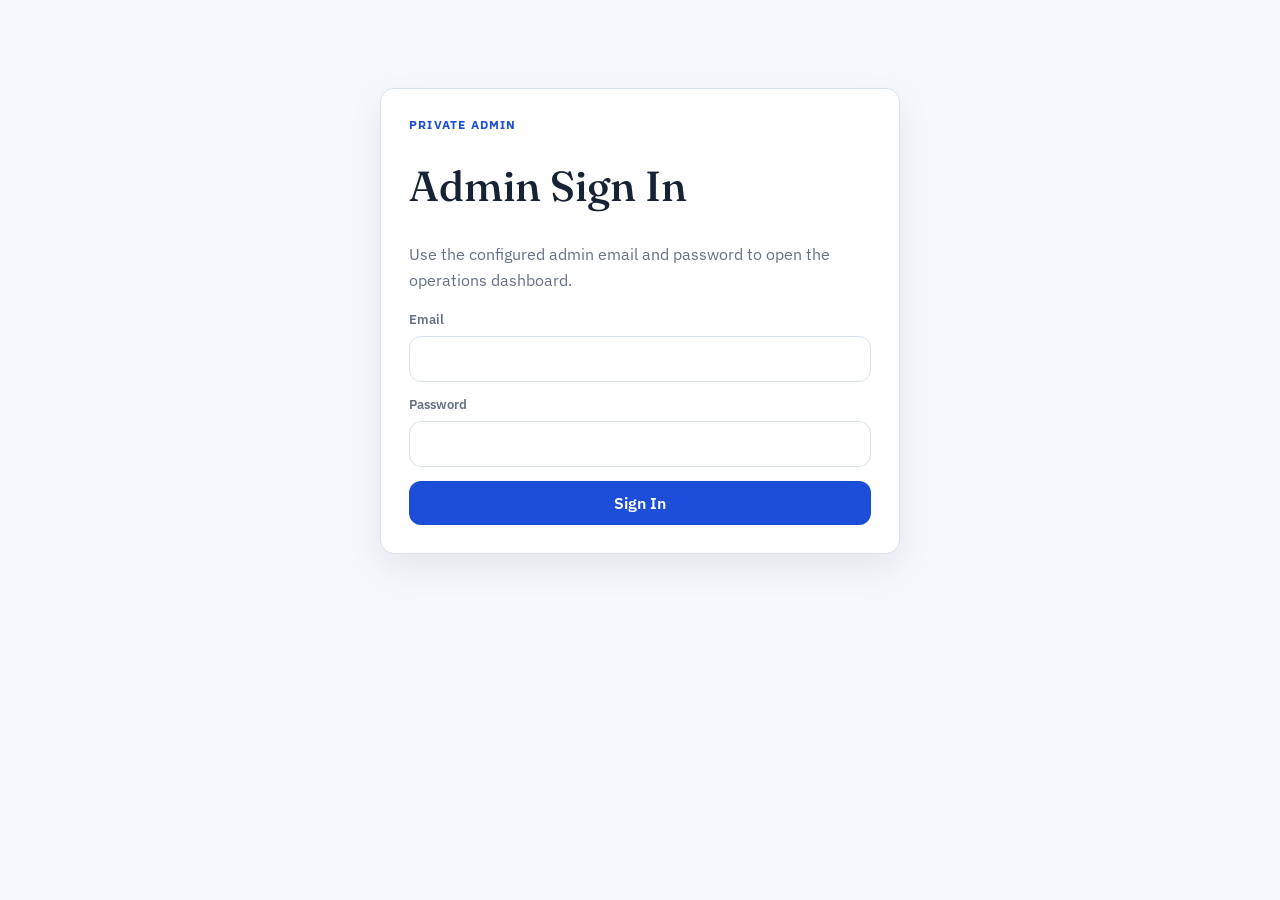
==== admin-shell.private.html @ 07c2bbc8 "Fix first-scan wait state and hide admin shell" ====
<!doctype html>
<html lang="en">
  <head>
    <meta charset="utf-8" />
    <meta name="viewport" content="width=device-width, initial-scale=1" />
    <title>Gleo Admin</title>
    <link rel="preconnect" href="https://fonts.googleapis.com" />
    <link rel="preconnect" href="https://fonts.gstatic.com" crossorigin />
    <link href="https://fonts.googleapis.com/css2?family=Fraunces:opsz,wght@9..144,400;9..144,500;9..144,600&family=IBM+Plex+Sans:wght@400;500;600;700&display=swap" rel="stylesheet" />
    <link rel="stylesheet" href="admin.css" />
  </head>
  <body>
    <main class="admin-shell">
      <section class="admin-auth" id="adminAuth">
        <div class="admin-auth-card">
          <p class="eyebrow">Private admin</p>
          <h1>Admin Sign In</h1>
          <p class="hero-copy">Use the configured admin email and password to open the operations dashboard.</p>
          <form class="admin-login-form" id="adminLoginForm">
            <label>
              <span>Email</span>
              <input id="adminEmailInput" type="email" autocomplete="username" required />
            </label>
            <label>
              <span>Password</span>
              <input id="adminPasswordInput" type="password" autocomplete="current-password" required />
            </label>
            <button class="primary-link auth-submit" type="submit" id="adminLoginButton">Sign In</button>
          </form>
          <p class="admin-auth-status hidden" id="adminAuthStatus"></p>
        </div>
      </section>

      <section class="admin-board hidden" id="adminBoard">
        <section class="admin-hero">
          <div>
            <p class="eyebrow">Admin view</p>
            <h1>Gleo Operations</h1>
            <p class="hero-copy">A clean readout of the shared Supabase data: users, entitlements, scans, and premium reoptimization requests.</p>
          </div>
          <div class="hero-actions">
            <button class="secondary-button" type="button" id="refreshButton">Refresh</button>
            <button class="secondary-button" type="button" id="adminLogoutButton">Log Out</button>
            <a class="primary-link" href="/">Open dashboard</a>
          </div>
        </section>

        <section class="stats-grid" id="statsGrid"></section>

        <section class="admin-status hidden" id="adminStatus"></section>

        <section class="admin-grid">
          <section class="panel">
            <div class="panel-head">
              <div>
                <p class="eyebrow">Premium queue</p>
                <h2>Service Requests</h2>
              </div>
            </div>
            <div class="request-list" id="requestList"></div>
          </section>

          <section class="panel">
            <div class="panel-head">
              <div>
                <p class="eyebrow">Customers</p>
                <h2>Users</h2>
              </div>
            </div>
            <div class="table-wrap">
              <table class="data-table">
                <thead>
                  <tr>
                    <th>User</th>
                    <th>Access</th>
                    <th>Business</th>
                    <th>Scans</th>
                    <th>Latest score</th>
                    <th>Updated</th>
                  </tr>
                </thead>
                <tbody id="usersTable"></tbody>
              </table>
            </div>
          </section>
        </section>
      </section>
    </main>

    <script src="admin.js"></script>
  </body>
</html>
---- admin.css ----
:root {
  --bg: #f6f8fc;
  --surface: #ffffff;
  --surface-soft: #eef4ff;
  --line: #d9e1ef;
  --ink: #182235;
  --muted: #667085;
  --blue: #1d4ed8;
  --blue-soft: rgba(29, 78, 216, 0.08);
  --gold: #9a6700;
  --gold-soft: rgba(154, 103, 0, 0.12);
  --radius: 14px;
  --shadow: 0 14px 34px rgba(17, 24, 39, 0.08);
  --font-body: "IBM Plex Sans", sans-serif;
  --font-heading: "Fraunces", serif;
}

* {
  box-sizing: border-box;
}

body {
  margin: 0;
  background: var(--bg);
  color: var(--ink);
  font-family: var(--font-body);
}

.admin-shell {
  width: min(1360px, calc(100vw - 48px));
  margin: 0 auto;
  padding: 32px 0 56px;
}

.admin-auth,
.admin-board,
.admin-hero,
.request-card,
.empty-card {
  border: 1px solid var(--line);
  border-radius: var(--radius);
  background: var(--surface);
  box-shadow: var(--shadow);
}

.admin-board {
  overflow: hidden;
}

.admin-auth {
  width: min(520px, 100%);
  margin: 56px auto 0;
  padding: 28px;
}

.admin-auth-card {
  display: grid;
  gap: 18px;
}

.admin-login-form {
  display: grid;
  gap: 14px;
}

.admin-login-form label {
  display: grid;
  gap: 8px;
}

.admin-login-form span {
  color: var(--muted);
  font-size: 13px;
  font-weight: 600;
}

.admin-login-form input {
  min-height: 46px;
  padding: 0 14px;
  border: 1px solid var(--line);
  border-radius: 12px;
  background: #ffffff;
  color: var(--ink);
  font: inherit;
}

.auth-submit {
  width: 100%;
  border: 0;
}

.admin-auth-status {
  margin: 0;
  color: #b42318;
  font-size: 14px;
  line-height: 1.5;
}

.admin-hero {
  display: flex;
  justify-content: space-between;
  gap: 24px;
  padding: 28px;
  border: 0;
  border-radius: 0;
  box-shadow: none;
}

.eyebrow {
  margin: 0 0 10px;
  color: var(--blue);
  font-size: 12px;
  font-weight: 700;
  letter-spacing: 0.1em;
  text-transform: uppercase;
}

h1,
h2 {
  margin: 0;
  font-family: var(--font-heading);
  font-weight: 500;
}

h1 {
  font-size: 42px;
}

h2 {
  font-size: 24px;
}

.hero-copy {
  max-width: 720px;
  margin: 12px 0 0;
  color: var(--muted);
  line-height: 1.6;
}

.hero-actions {
  display: flex;
  align-items: flex-start;
  gap: 12px;
}

.secondary-button,
.primary-link {
  display: inline-flex;
  align-items: center;
  justify-content: center;
  min-height: 44px;
  padding: 0 16px;
  border-radius: 12px;
  font: inherit;
  font-weight: 600;
  text-decoration: none;
  cursor: pointer;
}

.secondary-button {
  border: 1px solid var(--line);
  background: var(--surface);
  color: var(--ink);
}

.secondary-button:disabled,
.auth-submit:disabled {
  opacity: 0.65;
  cursor: default;
}

.primary-link {
  border: 1px solid transparent;
  background: var(--blue);
  color: #ffffff;
}

.stats-grid {
  display: grid;
  grid-template-columns: repeat(4, minmax(0, 1fr));
  gap: 14px;
  padding: 0 18px 18px;
}

.stat-card {
  border: 1px solid var(--line);
  border-radius: 12px;
  background: #fbfcff;
  box-shadow: none;
  padding: 18px;
}

.stat-card span {
  display: block;
  color: var(--muted);
  font-size: 13px;
}

.stat-card strong {
  display: block;
  margin-top: 10px;
  font-size: 32px;
  line-height: 1;
}

.admin-status {
  margin: 0 18px 18px;
  padding: 16px 18px;
  border: 1px solid var(--line);
  border-radius: 12px;
  background: #fbfcff;
  color: var(--muted);
  box-shadow: none;
}

.hidden {
  display: none !important;
}

.admin-grid {
  display: grid;
  grid-template-columns: minmax(320px, 0.9fr) minmax(0, 1.45fr);
  gap: 18px;
  padding: 0 18px 18px;
}

.panel {
  padding: 22px;
  border: 1px solid var(--line);
  border-radius: 12px;
  background: #fbfcff;
}

.panel:last-child {
  background: #ffffff;
}

.table-wrap {
  overflow: auto;
}

.data-table {
  width: 100%;
  border-collapse: collapse;
}

.data-table th,
.data-table td {
  padding: 14px 12px;
  border-bottom: 1px solid var(--line);
  vertical-align: top;
  text-align: left;
  font-size: 13px;
}

.data-table th {
  color: var(--muted);
  font-size: 12px;
  font-weight: 700;
  letter-spacing: 0.08em;
  text-transform: uppercase;
}

.panel-head {
  margin-bottom: 16px;
}

.request-list {
  display: grid;
  gap: 12px;
}

.request-card,
.empty-card {
  padding: 22px;
}

.empty-card p {
  margin: 0;
  color: var(--muted);
  font-size: 14px;
  line-height: 1.6;
  font-weight: 500;
}

.empty-card p + p {
  margin-top: 6px;
}

.request-top,
.request-meta {
  display: flex;
  justify-content: space-between;
  gap: 10px;
}

.request-top strong,
.data-table strong {
  font-size: 14px;
}

.request-top p,
.request-summary,
.table-subcopy {
  margin: 6px 0 0;
  color: var(--muted);
  font-size: 13px;
  line-height: 1.5;
}

.request-badges,
.request-meta,
.stack-cell {
  display: flex;
  flex-wrap: wrap;
  gap: 8px;
}

.badge {
  display: inline-flex;
  align-items: center;
  min-height: 24px;
  padding: 3px 8px;
  border-radius: 999px;
  font-size: 11px;
  font-weight: 700;
  letter-spacing: 0.06em;
  text-transform: uppercase;
}

.badge.blue {
  background: var(--blue-soft);
  color: var(--blue);
}

.badge.gold {
  background: var(--gold-soft);
  color: var(--gold);
}

.badge.subtle {
  background: #f2f4f7;
  color: #475467;
}

@media (max-width: 1120px) {
  .stats-grid {
    grid-template-columns: repeat(2, minmax(0, 1fr));
  }

  .admin-grid {
    grid-template-columns: 1fr;
  }
}

@media (max-width: 760px) {
  .admin-shell {
    width: min(100vw - 24px, 100%);
    padding-top: 20px;
  }

  .admin-hero {
    flex-direction: column;
  }

  .hero-actions {
    align-items: stretch;
    flex-direction: column;
  }

  .stats-grid {
    grid-template-columns: repeat(2, minmax(0, 1fr));
  }

  h1 {
    font-size: 34px;
  }
}
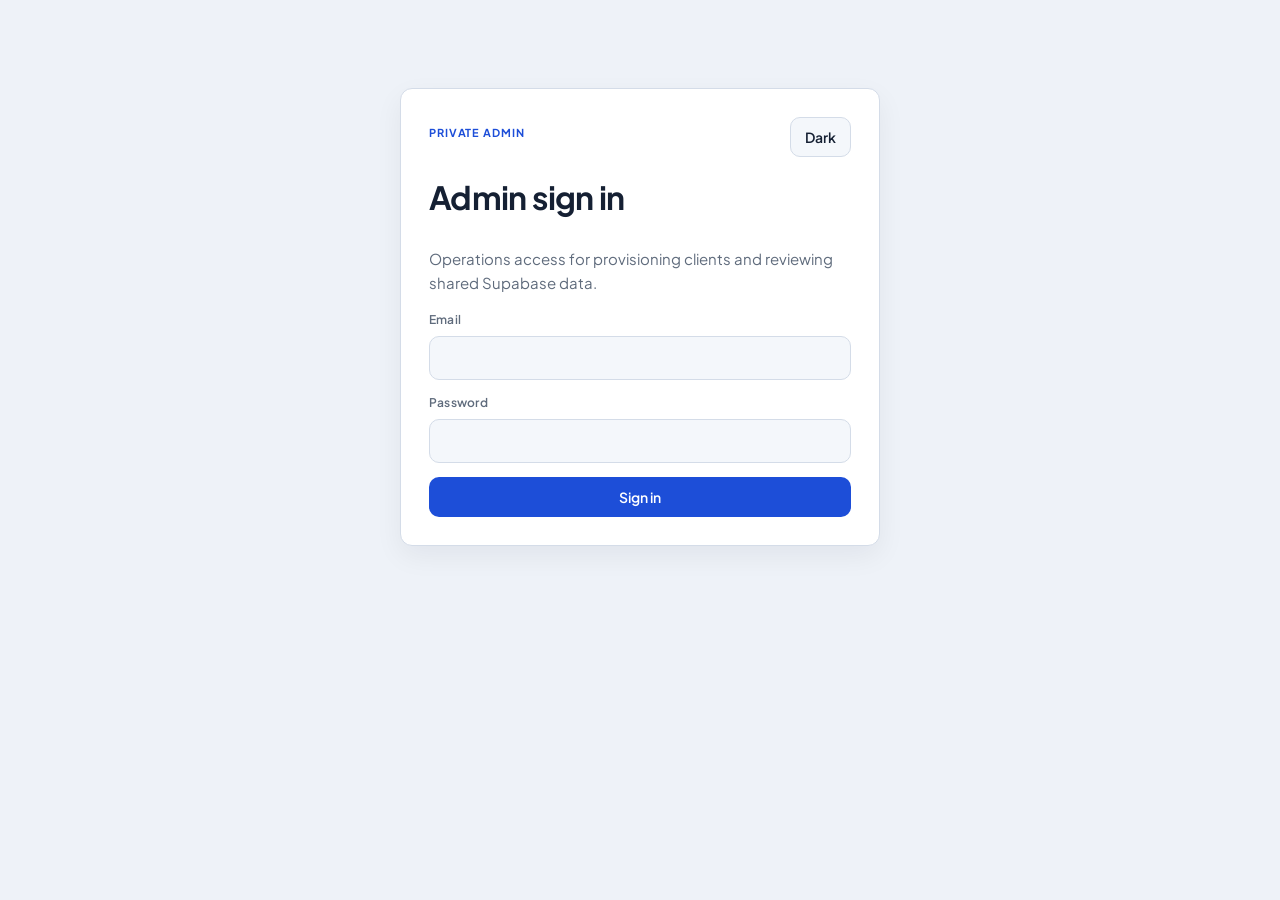
==== commit f54683ba: "Enable admin-provisioned client access and improve admin ops UI. Standalone mode skips the external " ====
--- a/admin-shell.private.html
+++ b/admin-shell.private.html
@@ -6,16 +6,25 @@
     <title>Gleo Admin</title>
     <link rel="preconnect" href="https://fonts.googleapis.com" />
     <link rel="preconnect" href="https://fonts.gstatic.com" crossorigin />
-    <link href="https://fonts.googleapis.com/css2?family=Fraunces:opsz,wght@9..144,400;9..144,500;9..144,600&family=IBM+Plex+Sans:wght@400;500;600;700&display=swap" rel="stylesheet" />
+    <link href="https://fonts.googleapis.com/css2?family=Plus+Jakarta+Sans:wght@400;500;600;700&display=swap" rel="stylesheet" />
     <link rel="stylesheet" href="admin.css" />
+    <script>
+      (function () {
+        const theme = localStorage.getItem("gleoAdminTheme") || "light";
+        document.documentElement.dataset.theme = theme;
+      })();
+    </script>
   </head>
   <body>
     <main class="admin-shell">
       <section class="admin-auth" id="adminAuth">
         <div class="admin-auth-card">
-          <p class="eyebrow">Private admin</p>
-          <h1>Admin Sign In</h1>
-          <p class="hero-copy">Use the configured admin email and password to open the operations dashboard.</p>
+          <div class="admin-auth-top">
+            <p class="eyebrow">Private admin</p>
+            <button class="theme-toggle" type="button" id="adminThemeToggleAuth" aria-label="Toggle dark mode">Dark</button>
+          </div>
+          <h1>Admin sign in</h1>
+          <p class="hero-copy">Operations access for provisioning clients and reviewing shared Supabase data.</p>
           <form class="admin-login-form" id="adminLoginForm">
             <label>
               <span>Email</span>
@@ -25,7 +34,7 @@
               <span>Password</span>
               <input id="adminPasswordInput" type="password" autocomplete="current-password" required />
             </label>
-            <button class="primary-link auth-submit" type="submit" id="adminLoginButton">Sign In</button>
+            <button class="primary-link auth-submit" type="submit" id="adminLoginButton">Sign in</button>
           </form>
           <p class="admin-auth-status hidden" id="adminAuthStatus"></p>
         </div>
@@ -34,15 +43,50 @@
       <section class="admin-board hidden" id="adminBoard">
         <section class="admin-hero">
           <div>
-            <p class="eyebrow">Admin view</p>
-            <h1>Gleo Operations</h1>
-            <p class="hero-copy">A clean readout of the shared Supabase data: users, entitlements, scans, and premium reoptimization requests.</p>
+            <p class="eyebrow">Admin</p>
+            <h1>Operations</h1>
+            <p class="hero-copy">Provision client logins, then monitor entitlements, scans, and premium requests.</p>
           </div>
           <div class="hero-actions">
+            <button class="secondary-button theme-toggle" type="button" id="adminThemeToggle" aria-label="Toggle dark mode">Dark</button>
             <button class="secondary-button" type="button" id="refreshButton">Refresh</button>
-            <button class="secondary-button" type="button" id="adminLogoutButton">Log Out</button>
+            <button class="secondary-button" type="button" id="adminLogoutButton">Log out</button>
             <a class="primary-link" href="/">Open dashboard</a>
           </div>
+        </section>
+
+        <section class="panel admin-provision-panel" id="adminProvisionPanel">
+          <div class="panel-head">
+            <div>
+              <p class="eyebrow">Step 1</p>
+              <h2>Create client account</h2>
+            </div>
+          </div>
+          <p class="hero-copy">Fill this out for each client. Send them their name, email, and password — they sign in on the main dashboard (not here).</p>
+          <form class="admin-client-form" id="adminClientForm">
+            <label>
+              <span>Full name</span>
+              <input id="adminClientNameInput" type="text" autocomplete="name" required />
+            </label>
+            <label>
+              <span>Email</span>
+              <input id="adminClientEmailInput" type="email" autocomplete="email" required />
+            </label>
+            <label>
+              <span>Password</span>
+              <input id="adminClientPasswordInput" type="text" autocomplete="new-password" required minlength="8" placeholder="At least 8 characters" />
+            </label>
+            <label>
+              <span>Business name</span>
+              <input id="adminClientBusinessInput" type="text" autocomplete="organization" required />
+            </label>
+            <label class="full-width">
+              <span>Website</span>
+              <input id="adminClientWebsiteInput" type="url" autocomplete="url" required placeholder="https://yourbusiness.com" />
+            </label>
+            <button class="primary-link auth-submit full-width" type="submit" id="adminClientSubmitButton">Create client account</button>
+          </form>
+          <p class="admin-form-status hidden" id="adminClientStatus"></p>
         </section>
 
         <section class="stats-grid" id="statsGrid"></section>
@@ -54,7 +98,7 @@
             <div class="panel-head">
               <div>
                 <p class="eyebrow">Premium queue</p>
-                <h2>Service Requests</h2>
+                <h2>Service requests</h2>
               </div>
             </div>
             <div class="request-list" id="requestList"></div>
@@ -73,9 +117,9 @@
                   <tr>
                     <th>User</th>
                     <th>Access</th>
-                    <th>Business</th>
+                    <th>Site</th>
+                    <th>Setup</th>
                     <th>Scans</th>
-                    <th>Latest score</th>
                     <th>Updated</th>
                   </tr>
                 </thead>
--- a/admin.css
+++ b/admin.css
@@ -1,18 +1,39 @@
 :root {
-  --bg: #f6f8fc;
+  color-scheme: light;
+  --bg: #eef2f8;
   --surface: #ffffff;
-  --surface-soft: #eef4ff;
-  --line: #d9e1ef;
-  --ink: #182235;
-  --muted: #667085;
+  --surface-soft: #f4f7fb;
+  --surface-muted: #e8edf5;
+  --line: #d4dce8;
+  --ink: #152033;
+  --muted: #5f6b7c;
   --blue: #1d4ed8;
-  --blue-soft: rgba(29, 78, 216, 0.08);
+  --blue-soft: rgba(29, 78, 216, 0.1);
   --gold: #9a6700;
   --gold-soft: rgba(154, 103, 0, 0.12);
-  --radius: 14px;
-  --shadow: 0 14px 34px rgba(17, 24, 39, 0.08);
-  --font-body: "IBM Plex Sans", sans-serif;
-  --font-heading: "Fraunces", serif;
+  --danger: #b42318;
+  --success: #027a48;
+  --radius: 12px;
+  --shadow: 0 10px 28px rgba(15, 23, 42, 0.06);
+  --font: "Plus Jakarta Sans", system-ui, sans-serif;
+}
+
+html[data-theme="dark"] {
+  color-scheme: dark;
+  --bg: #0f1419;
+  --surface: #171d25;
+  --surface-soft: #1c2430;
+  --surface-muted: #232c39;
+  --line: #2f3a49;
+  --ink: #e8edf4;
+  --muted: #9aa6b2;
+  --blue: #5b8def;
+  --blue-soft: rgba(91, 141, 239, 0.14);
+  --gold: #f0b429;
+  --gold-soft: rgba(240, 180, 41, 0.14);
+  --danger: #f97066;
+  --success: #47cd89;
+  --shadow: 0 12px 32px rgba(0, 0, 0, 0.28);
 }
 
 * {
@@ -23,7 +44,10 @@
   margin: 0;
   background: var(--bg);
   color: var(--ink);
-  font-family: var(--font-body);
+  font-family: var(--font);
+  font-size: 15px;
+  line-height: 1.5;
+  -webkit-font-smoothing: antialiased;
 }
 
 .admin-shell {
@@ -36,7 +60,8 @@
 .admin-board,
 .admin-hero,
 .request-card,
-.empty-card {
+.empty-card,
+.panel {
   border: 1px solid var(--line);
   border-radius: var(--radius);
   background: var(--surface);
@@ -48,40 +73,75 @@
 }
 
 .admin-auth {
-  width: min(520px, 100%);
+  width: min(480px, 100%);
   margin: 56px auto 0;
   padding: 28px;
 }
 
 .admin-auth-card {
   display: grid;
-  gap: 18px;
-}
-
-.admin-login-form {
+  gap: 16px;
+}
+
+.admin-auth-top {
+  display: flex;
+  align-items: center;
+  justify-content: space-between;
+  gap: 12px;
+}
+
+.admin-login-form,
+.admin-client-form {
   display: grid;
   gap: 14px;
 }
 
-.admin-login-form label {
-  display: grid;
-  gap: 8px;
-}
-
-.admin-login-form span {
-  color: var(--muted);
-  font-size: 13px;
+.admin-client-form {
+  grid-template-columns: repeat(2, minmax(0, 1fr));
+  margin-top: 16px;
+}
+
+.admin-login-form label,
+.admin-client-form label {
+  display: grid;
+  gap: 7px;
+}
+
+.admin-client-form label.full-width,
+.admin-client-form .full-width {
+  grid-column: 1 / -1;
+}
+
+.admin-login-form span,
+.admin-client-form span {
+  color: var(--muted);
+  font-size: 12px;
   font-weight: 600;
-}
-
-.admin-login-form input {
-  min-height: 46px;
+  letter-spacing: 0.02em;
+}
+
+.admin-login-form input,
+.admin-client-form input {
+  min-height: 44px;
   padding: 0 14px;
   border: 1px solid var(--line);
-  border-radius: 12px;
-  background: #ffffff;
+  border-radius: 10px;
+  background: var(--surface-soft);
   color: var(--ink);
   font: inherit;
+}
+
+.admin-login-form input:focus,
+.admin-client-form input:focus {
+  outline: 2px solid var(--blue-soft);
+  border-color: var(--blue);
+}
+
+.admin-provision-panel {
+  margin: 0 18px 18px;
+  padding: 22px 24px;
+  border-color: color-mix(in srgb, var(--blue) 28%, var(--line));
+  background: linear-gradient(180deg, var(--surface) 0%, var(--surface-soft) 100%);
 }
 
 .auth-submit {
@@ -89,50 +149,62 @@
   border: 0;
 }
 
+.admin-form-status {
+  margin: 12px 0 0;
+  color: var(--danger);
+  font-size: 14px;
+  font-weight: 600;
+}
+
+.admin-form-status.success {
+  color: var(--success);
+}
+
 .admin-auth-status {
   margin: 0;
-  color: #b42318;
+  color: var(--danger);
   font-size: 14px;
-  line-height: 1.5;
 }
 
 .admin-hero {
   display: flex;
   justify-content: space-between;
   gap: 24px;
-  padding: 28px;
+  padding: 26px 28px;
   border: 0;
   border-radius: 0;
   box-shadow: none;
+  border-bottom: 1px solid var(--line);
 }
 
 .eyebrow {
-  margin: 0 0 10px;
+  margin: 0 0 8px;
   color: var(--blue);
-  font-size: 12px;
+  font-size: 11px;
   font-weight: 700;
-  letter-spacing: 0.1em;
+  letter-spacing: 0.08em;
   text-transform: uppercase;
 }
 
 h1,
 h2 {
   margin: 0;
-  font-family: var(--font-heading);
-  font-weight: 500;
+  font-family: var(--font);
+  font-weight: 700;
+  letter-spacing: -0.02em;
 }
 
 h1 {
-  font-size: 42px;
+  font-size: 2rem;
 }
 
 h2 {
-  font-size: 24px;
+  font-size: 1.25rem;
 }
 
 .hero-copy {
   max-width: 720px;
-  margin: 12px 0 0;
+  margin: 10px 0 0;
   color: var(--muted);
   line-height: 1.6;
 }
@@ -140,26 +212,35 @@
 .hero-actions {
   display: flex;
   align-items: flex-start;
-  gap: 12px;
+  flex-wrap: wrap;
+  gap: 10px;
 }
 
 .secondary-button,
-.primary-link {
+.primary-link,
+.theme-toggle {
   display: inline-flex;
   align-items: center;
   justify-content: center;
-  min-height: 44px;
-  padding: 0 16px;
-  border-radius: 12px;
+  min-height: 40px;
+  padding: 0 14px;
+  border-radius: 10px;
   font: inherit;
+  font-size: 14px;
   font-weight: 600;
   text-decoration: none;
   cursor: pointer;
 }
 
+.theme-toggle {
+  border: 1px solid var(--line);
+  background: var(--surface-soft);
+  color: var(--ink);
+}
+
 .secondary-button {
   border: 1px solid var(--line);
-  background: var(--surface);
+  background: var(--surface-soft);
   color: var(--ink);
 }
 
@@ -184,10 +265,10 @@
 
 .stat-card {
   border: 1px solid var(--line);
-  border-radius: 12px;
-  background: #fbfcff;
+  border-radius: var(--radius);
+  background: var(--surface-soft);
   box-shadow: none;
-  padding: 18px;
+  padding: 16px 18px;
 }
 
 .stat-card span {
@@ -198,17 +279,18 @@
 
 .stat-card strong {
   display: block;
-  margin-top: 10px;
-  font-size: 32px;
+  margin-top: 8px;
+  font-size: 28px;
   line-height: 1;
+  letter-spacing: -0.03em;
 }
 
 .admin-status {
   margin: 0 18px 18px;
-  padding: 16px 18px;
-  border: 1px solid var(--line);
-  border-radius: 12px;
-  background: #fbfcff;
+  padding: 14px 16px;
+  border: 1px solid var(--line);
+  border-radius: var(--radius);
+  background: var(--surface-soft);
   color: var(--muted);
   box-shadow: none;
 }
@@ -225,14 +307,8 @@
 }
 
 .panel {
-  padding: 22px;
-  border: 1px solid var(--line);
-  border-radius: 12px;
-  background: #fbfcff;
-}
-
-.panel:last-child {
-  background: #ffffff;
+  padding: 20px;
+  background: var(--surface-soft);
 }
 
 .table-wrap {
@@ -246,7 +322,7 @@
 
 .data-table th,
 .data-table td {
-  padding: 14px 12px;
+  padding: 12px 10px;
   border-bottom: 1px solid var(--line);
   vertical-align: top;
   text-align: left;
@@ -255,14 +331,14 @@
 
 .data-table th {
   color: var(--muted);
-  font-size: 12px;
+  font-size: 11px;
   font-weight: 700;
-  letter-spacing: 0.08em;
+  letter-spacing: 0.06em;
   text-transform: uppercase;
 }
 
 .panel-head {
-  margin-bottom: 16px;
+  margin-bottom: 14px;
 }
 
 .request-list {
@@ -272,7 +348,7 @@
 
 .request-card,
 .empty-card {
-  padding: 22px;
+  padding: 18px;
 }
 
 .empty-card p {
@@ -280,7 +356,6 @@
   color: var(--muted);
   font-size: 14px;
   line-height: 1.6;
-  font-weight: 500;
 }
 
 .empty-card p + p {
@@ -314,6 +389,11 @@
   display: flex;
   flex-wrap: wrap;
   gap: 8px;
+}
+
+.stack-cell-tight {
+  display: grid;
+  gap: 6px;
 }
 
 .badge {
@@ -324,7 +404,7 @@
   border-radius: 999px;
   font-size: 11px;
   font-weight: 700;
-  letter-spacing: 0.06em;
+  letter-spacing: 0.04em;
   text-transform: uppercase;
 }
 
@@ -339,8 +419,8 @@
 }
 
 .badge.subtle {
-  background: #f2f4f7;
-  color: #475467;
+  background: var(--surface-muted);
+  color: var(--muted);
 }
 
 @media (max-width: 1120px) {
@@ -368,11 +448,11 @@
     flex-direction: column;
   }
 
-  .stats-grid {
-    grid-template-columns: repeat(2, minmax(0, 1fr));
+  .admin-client-form {
+    grid-template-columns: 1fr;
   }
 
   h1 {
-    font-size: 34px;
-  }
-}
+    font-size: 1.65rem;
+  }
+}
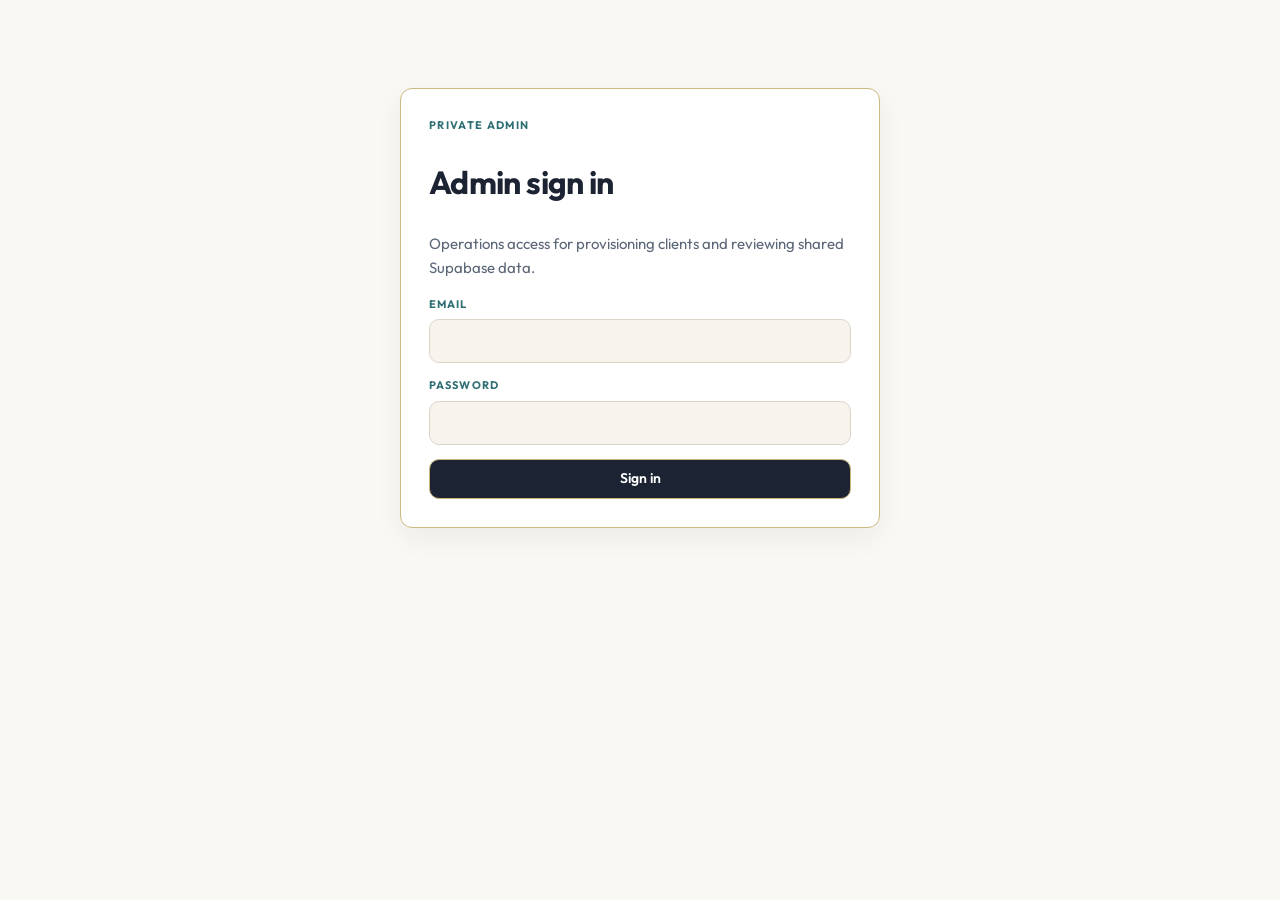
==== commit a3750bc2: "Fix first-scan auth and resume flow so scans actually reach the server. Auto-scans now send the Bear" ====
--- a/admin-shell.private.html
+++ b/admin-shell.private.html
@@ -6,14 +6,8 @@
     <title>Gleo Admin</title>
     <link rel="preconnect" href="https://fonts.googleapis.com" />
     <link rel="preconnect" href="https://fonts.gstatic.com" crossorigin />
-    <link href="https://fonts.googleapis.com/css2?family=Plus+Jakarta+Sans:wght@400;500;600;700&display=swap" rel="stylesheet" />
+    <link href="https://fonts.googleapis.com/css2?family=Outfit:wght@400;500;600;700&family=Source+Sans+3:wght@400;500;600;700&display=swap" rel="stylesheet" />
     <link rel="stylesheet" href="admin.css" />
-    <script>
-      (function () {
-        const theme = localStorage.getItem("gleoAdminTheme") || "light";
-        document.documentElement.dataset.theme = theme;
-      })();
-    </script>
   </head>
   <body>
     <main class="admin-shell">
@@ -21,7 +15,6 @@
         <div class="admin-auth-card">
           <div class="admin-auth-top">
             <p class="eyebrow">Private admin</p>
-            <button class="theme-toggle" type="button" id="adminThemeToggleAuth" aria-label="Toggle dark mode">Dark</button>
           </div>
           <h1>Admin sign in</h1>
           <p class="hero-copy">Operations access for provisioning clients and reviewing shared Supabase data.</p>
@@ -48,45 +41,15 @@
             <p class="hero-copy">Provision client logins, then monitor entitlements, scans, and premium requests.</p>
           </div>
           <div class="hero-actions">
-            <button class="secondary-button theme-toggle" type="button" id="adminThemeToggle" aria-label="Toggle dark mode">Dark</button>
+            <button class="primary-link" type="button" id="openClientModalButton">Create client account</button>
             <button class="secondary-button" type="button" id="refreshButton">Refresh</button>
+            <button class="danger-button" type="button" id="clearAllUsersButton" title="Clear all user data">
+              <svg viewBox="0 0 24 24" aria-hidden="true"><path d="M9 3h6l1 2h4v2H4V5h4l1-2Zm1 6h2v9h-2V9Zm3 0h2v9h-2V9ZM7 9h2v9H7V9Z" /></svg>
+              Clear all users
+            </button>
             <button class="secondary-button" type="button" id="adminLogoutButton">Log out</button>
             <a class="primary-link" href="/">Open dashboard</a>
           </div>
-        </section>
-
-        <section class="panel admin-provision-panel" id="adminProvisionPanel">
-          <div class="panel-head">
-            <div>
-              <p class="eyebrow">Step 1</p>
-              <h2>Create client account</h2>
-            </div>
-          </div>
-          <p class="hero-copy">Fill this out for each client. Send them their name, email, and password — they sign in on the main dashboard (not here).</p>
-          <form class="admin-client-form" id="adminClientForm">
-            <label>
-              <span>Full name</span>
-              <input id="adminClientNameInput" type="text" autocomplete="name" required />
-            </label>
-            <label>
-              <span>Email</span>
-              <input id="adminClientEmailInput" type="email" autocomplete="email" required />
-            </label>
-            <label>
-              <span>Password</span>
-              <input id="adminClientPasswordInput" type="text" autocomplete="new-password" required minlength="8" placeholder="At least 8 characters" />
-            </label>
-            <label>
-              <span>Business name</span>
-              <input id="adminClientBusinessInput" type="text" autocomplete="organization" required />
-            </label>
-            <label class="full-width">
-              <span>Website</span>
-              <input id="adminClientWebsiteInput" type="url" autocomplete="url" required placeholder="https://yourbusiness.com" />
-            </label>
-            <button class="primary-link auth-submit full-width" type="submit" id="adminClientSubmitButton">Create client account</button>
-          </form>
-          <p class="admin-form-status hidden" id="adminClientStatus"></p>
         </section>
 
         <section class="stats-grid" id="statsGrid"></section>
@@ -110,6 +73,10 @@
                 <p class="eyebrow">Customers</p>
                 <h2>Users</h2>
               </div>
+              <button class="danger-button compact" type="button" id="clearAllUsersButtonTable" title="Clear all user data">
+                <svg viewBox="0 0 24 24" aria-hidden="true"><path d="M9 3h6l1 2h4v2H4V5h4l1-2Zm1 6h2v9h-2V9Zm3 0h2v9h-2V9ZM7 9h2v9H7V9Z" /></svg>
+                Clear all
+              </button>
             </div>
             <div class="table-wrap">
               <table class="data-table">
@@ -131,6 +98,44 @@
       </section>
     </main>
 
+    <div class="admin-modal hidden" id="adminClientModal" role="dialog" aria-modal="true" aria-labelledby="adminClientModalTitle">
+      <button class="admin-modal-backdrop" type="button" data-modal-close aria-label="Close dialog"></button>
+      <div class="admin-modal-card">
+        <div class="admin-modal-head">
+          <div>
+            <p class="eyebrow">Provision</p>
+            <h2 id="adminClientModalTitle">Create client account</h2>
+          </div>
+          <button class="admin-modal-close" type="button" data-modal-close aria-label="Close">×</button>
+        </div>
+        <p class="hero-copy">Fill this out for each client. Send them their name, email, and password — they sign in on the main dashboard.</p>
+        <form class="admin-client-form" id="adminClientForm">
+          <label>
+            <span>Full name</span>
+            <input id="adminClientNameInput" type="text" autocomplete="name" required />
+          </label>
+          <label>
+            <span>Email</span>
+            <input id="adminClientEmailInput" type="email" autocomplete="email" required />
+          </label>
+          <label>
+            <span>Password</span>
+            <input id="adminClientPasswordInput" type="text" autocomplete="new-password" required minlength="8" placeholder="At least 8 characters" />
+          </label>
+          <label>
+            <span>Business name</span>
+            <input id="adminClientBusinessInput" type="text" autocomplete="organization" required />
+          </label>
+          <label class="full-width">
+            <span>Website</span>
+            <input id="adminClientWebsiteInput" type="url" autocomplete="url" required placeholder="https://yourbusiness.com" />
+          </label>
+          <button class="primary-link auth-submit full-width" type="submit" id="adminClientSubmitButton">Create client account</button>
+        </form>
+        <p class="admin-form-status hidden" id="adminClientStatus"></p>
+      </div>
+    </div>
+
     <script src="admin.js"></script>
   </body>
 </html>
--- a/admin.css
+++ b/admin.css
@@ -1,39 +1,23 @@
 :root {
   color-scheme: light;
-  --bg: #eef2f8;
+  --bg: #faf8f2;
   --surface: #ffffff;
-  --surface-soft: #f4f7fb;
-  --surface-muted: #e8edf5;
-  --line: #d4dce8;
-  --ink: #152033;
-  --muted: #5f6b7c;
+  --surface-soft: #f7f4ee;
+  --surface-muted: #ebe6dc;
+  --line: #ddd5c8;
+  --ink: #1c2433;
+  --muted: #5c6778;
+  --teal: #2f6f73;
+  --teal-soft: rgba(47, 111, 115, 0.1);
+  --gold: #b8952d;
+  --gold-soft: rgba(184, 149, 45, 0.12);
   --blue: #1d4ed8;
   --blue-soft: rgba(29, 78, 216, 0.1);
-  --gold: #9a6700;
-  --gold-soft: rgba(154, 103, 0, 0.12);
-  --danger: #b42318;
-  --success: #027a48;
+  --danger: #991b1b;
+  --success: #166534;
   --radius: 12px;
-  --shadow: 0 10px 28px rgba(15, 23, 42, 0.06);
-  --font: "Plus Jakarta Sans", system-ui, sans-serif;
-}
-
-html[data-theme="dark"] {
-  color-scheme: dark;
-  --bg: #0f1419;
-  --surface: #171d25;
-  --surface-soft: #1c2430;
-  --surface-muted: #232c39;
-  --line: #2f3a49;
-  --ink: #e8edf4;
-  --muted: #9aa6b2;
-  --blue: #5b8def;
-  --blue-soft: rgba(91, 141, 239, 0.14);
-  --gold: #f0b429;
-  --gold-soft: rgba(240, 180, 41, 0.14);
-  --danger: #f97066;
-  --success: #47cd89;
-  --shadow: 0 12px 32px rgba(0, 0, 0, 0.28);
+  --shadow: 0 10px 28px rgba(28, 36, 51, 0.06);
+  --font: "Outfit", "Source Sans 3", system-ui, sans-serif;
 }
 
 * {
@@ -48,6 +32,10 @@
   font-size: 15px;
   line-height: 1.5;
   -webkit-font-smoothing: antialiased;
+}
+
+body.admin-modal-open {
+  overflow: hidden;
 }
 
 .admin-shell {
@@ -76,6 +64,7 @@
   width: min(480px, 100%);
   margin: 56px auto 0;
   padding: 28px;
+  border-color: color-mix(in srgb, var(--gold) 45%, var(--line));
 }
 
 .admin-auth-card {
@@ -114,10 +103,11 @@
 
 .admin-login-form span,
 .admin-client-form span {
-  color: var(--muted);
-  font-size: 12px;
-  font-weight: 600;
-  letter-spacing: 0.02em;
+  color: var(--teal);
+  font-size: 11px;
+  font-weight: 700;
+  letter-spacing: 0.1em;
+  text-transform: uppercase;
 }
 
 .admin-login-form input,
@@ -133,15 +123,8 @@
 
 .admin-login-form input:focus,
 .admin-client-form input:focus {
-  outline: 2px solid var(--blue-soft);
-  border-color: var(--blue);
-}
-
-.admin-provision-panel {
-  margin: 0 18px 18px;
-  padding: 22px 24px;
-  border-color: color-mix(in srgb, var(--blue) 28%, var(--line));
-  background: linear-gradient(180deg, var(--surface) 0%, var(--surface-soft) 100%);
+  outline: 2px solid var(--teal-soft);
+  border-color: var(--teal);
 }
 
 .auth-submit {
@@ -179,10 +162,10 @@
 
 .eyebrow {
   margin: 0 0 8px;
-  color: var(--blue);
+  color: var(--teal);
   font-size: 11px;
   font-weight: 700;
-  letter-spacing: 0.08em;
+  letter-spacing: 0.12em;
   text-transform: uppercase;
 }
 
@@ -217,8 +200,7 @@
 }
 
 .secondary-button,
-.primary-link,
-.theme-toggle {
+.primary-link {
   display: inline-flex;
   align-items: center;
   justify-content: center;
@@ -232,12 +214,6 @@
   cursor: pointer;
 }
 
-.theme-toggle {
-  border: 1px solid var(--line);
-  background: var(--surface-soft);
-  color: var(--ink);
-}
-
 .secondary-button {
   border: 1px solid var(--line);
   background: var(--surface-soft);
@@ -251,8 +227,8 @@
 }
 
 .primary-link {
-  border: 1px solid transparent;
-  background: var(--blue);
+  border: 1px solid color-mix(in srgb, var(--gold) 50%, var(--line));
+  background: var(--ink);
   color: #ffffff;
 }
 
@@ -260,11 +236,11 @@
   display: grid;
   grid-template-columns: repeat(4, minmax(0, 1fr));
   gap: 14px;
-  padding: 0 18px 18px;
+  padding: 18px;
 }
 
 .stat-card {
-  border: 1px solid var(--line);
+  border: 1px solid color-mix(in srgb, var(--gold) 30%, var(--line));
   border-radius: var(--radius);
   background: var(--surface-soft);
   box-shadow: none;
@@ -273,8 +249,11 @@
 
 .stat-card span {
   display: block;
-  color: var(--muted);
-  font-size: 13px;
+  color: var(--teal);
+  font-size: 11px;
+  font-weight: 700;
+  letter-spacing: 0.08em;
+  text-transform: uppercase;
 }
 
 .stat-card strong {
@@ -330,14 +309,52 @@
 }
 
 .data-table th {
-  color: var(--muted);
+  color: var(--teal);
   font-size: 11px;
   font-weight: 700;
-  letter-spacing: 0.06em;
+  letter-spacing: 0.08em;
   text-transform: uppercase;
 }
 
+.danger-button {
+  display: inline-flex;
+  align-items: center;
+  justify-content: center;
+  gap: 8px;
+  min-height: 40px;
+  padding: 0 14px;
+  border: 1px solid color-mix(in srgb, var(--danger) 35%, var(--line));
+  border-radius: 10px;
+  background: color-mix(in srgb, var(--danger) 8%, var(--surface-soft));
+  color: var(--danger);
+  font: inherit;
+  font-size: 14px;
+  font-weight: 600;
+  cursor: pointer;
+}
+
+.danger-button.compact {
+  min-height: 36px;
+  padding: 0 12px;
+  font-size: 13px;
+}
+
+.danger-button svg {
+  width: 16px;
+  height: 16px;
+  fill: currentColor;
+}
+
+.danger-button:disabled {
+  opacity: 0.65;
+  cursor: default;
+}
+
 .panel-head {
+  display: flex;
+  align-items: flex-start;
+  justify-content: space-between;
+  gap: 12px;
   margin-bottom: 14px;
 }
 
@@ -423,6 +440,59 @@
   color: var(--muted);
 }
 
+.admin-modal {
+  position: fixed;
+  inset: 0;
+  z-index: 100;
+  display: grid;
+  place-items: center;
+  padding: 24px;
+}
+
+.admin-modal-backdrop {
+  position: absolute;
+  inset: 0;
+  border: 0;
+  background: rgba(28, 36, 51, 0.42);
+  cursor: pointer;
+}
+
+.admin-modal-card {
+  position: relative;
+  z-index: 1;
+  width: min(640px, 100%);
+  max-height: calc(100vh - 48px);
+  overflow: auto;
+  padding: 24px;
+  border: 1px solid color-mix(in srgb, var(--gold) 55%, var(--line));
+  border-radius: calc(var(--radius) + 4px);
+  background: var(--surface);
+  box-shadow: var(--shadow);
+}
+
+.admin-modal-head {
+  display: flex;
+  align-items: flex-start;
+  justify-content: space-between;
+  gap: 16px;
+  margin-bottom: 8px;
+}
+
+.admin-modal-close {
+  display: inline-flex;
+  align-items: center;
+  justify-content: center;
+  width: 36px;
+  height: 36px;
+  border: 1px solid var(--line);
+  border-radius: 999px;
+  background: var(--surface-soft);
+  color: var(--muted);
+  font-size: 22px;
+  line-height: 1;
+  cursor: pointer;
+}
+
 @media (max-width: 1120px) {
   .stats-grid {
     grid-template-columns: repeat(2, minmax(0, 1fr));
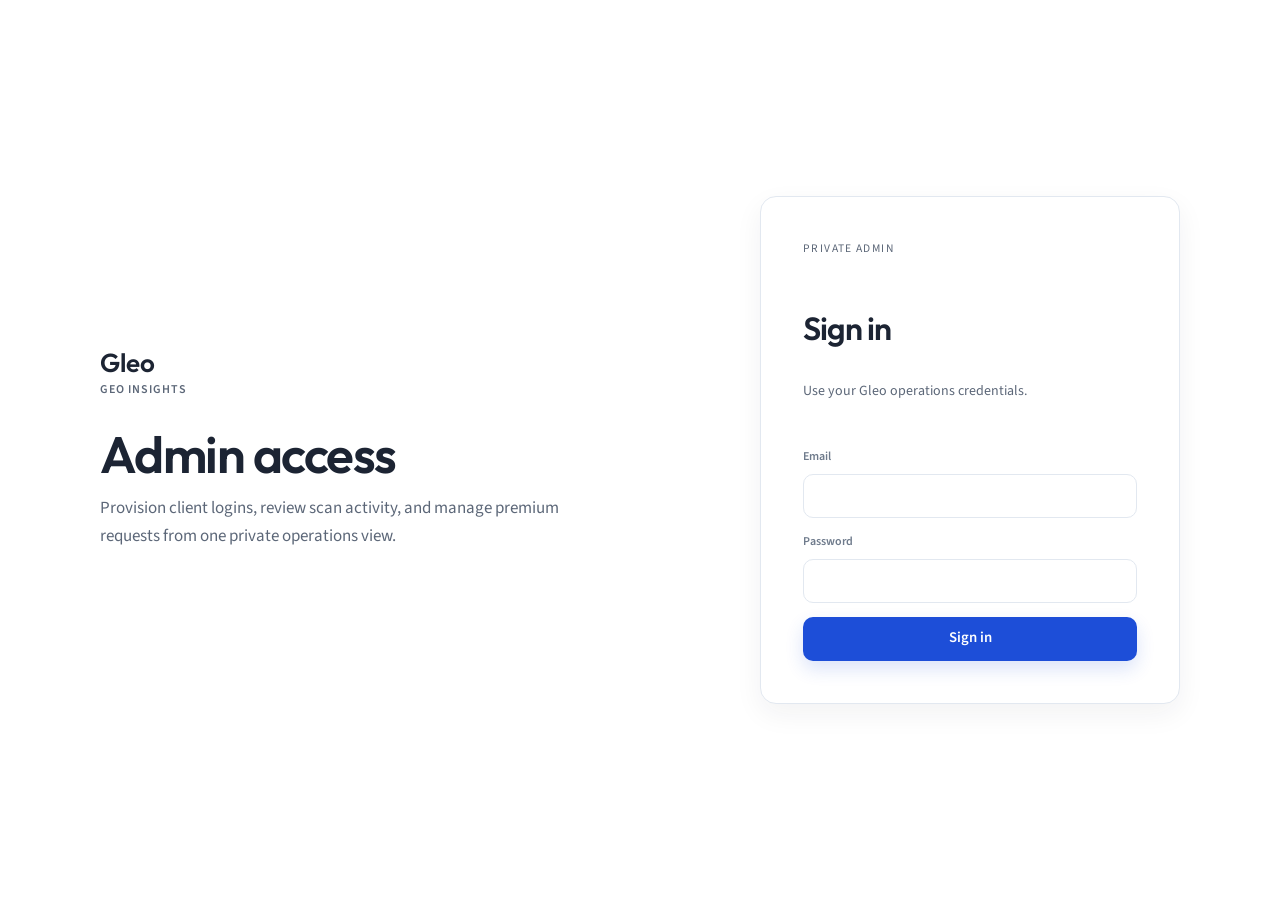
==== commit 06b6744a: "Redesign admin dashboard and simplify client provisioning. Show stored client passwords in admin, ma" ====
--- a/admin-shell.private.html
+++ b/admin-shell.private.html
@@ -6,18 +6,25 @@
     <title>Gleo Admin</title>
     <link rel="preconnect" href="https://fonts.googleapis.com" />
     <link rel="preconnect" href="https://fonts.gstatic.com" crossorigin />
-    <link href="https://fonts.googleapis.com/css2?family=Outfit:wght@400;500;600;700&family=Source+Sans+3:wght@400;500;600;700&display=swap" rel="stylesheet" />
+    <link href="https://fonts.googleapis.com/css2?family=IBM+Plex+Mono:wght@400;500&family=IBM+Plex+Sans:wght@400;500;600;700&family=JetBrains+Mono:wght@400;500;600&family=Newsreader:opsz,wght@6..72,400;6..72,600;6..72,700&family=Outfit:wght@400;500;600;700&family=Source+Sans+3:wght@400;500;600;700&display=swap" rel="stylesheet" />
+    <link rel="stylesheet" href="styles.css" />
     <link rel="stylesheet" href="admin.css" />
   </head>
-  <body>
-    <main class="admin-shell">
-      <section class="admin-auth" id="adminAuth">
-        <div class="admin-auth-card">
-          <div class="admin-auth-top">
-            <p class="eyebrow">Private admin</p>
-          </div>
-          <h1>Admin sign in</h1>
-          <p class="hero-copy">Operations access for provisioning clients and reviewing shared Supabase data.</p>
+  <body class="admin-page">
+    <section class="admin-auth-screen" id="adminAuth">
+      <div class="admin-auth-layout">
+        <div class="admin-auth-copy">
+          <a class="brand" href="/" aria-label="Gleo GEO Insights">
+            <strong>Gleo</strong>
+            <span>GEO Insights</span>
+          </a>
+          <h1>Admin access</h1>
+          <p>Provision client logins, review scan activity, and manage premium requests from one private operations view.</p>
+        </div>
+        <div class="login-card admin-login-card">
+          <p class="eyebrow">Private admin</p>
+          <h2>Sign in</h2>
+          <p>Use your Gleo operations credentials.</p>
           <form class="admin-login-form" id="adminLoginForm">
             <label>
               <span>Email</span>
@@ -27,62 +34,69 @@
               <span>Password</span>
               <input id="adminPasswordInput" type="password" autocomplete="current-password" required />
             </label>
-            <button class="primary-link auth-submit" type="submit" id="adminLoginButton">Sign in</button>
+            <button class="primary-button admin-submit-button" type="submit" id="adminLoginButton">Sign in</button>
           </form>
           <p class="admin-auth-status hidden" id="adminAuthStatus"></p>
         </div>
-      </section>
+      </div>
+    </section>
 
-      <section class="admin-board hidden" id="adminBoard">
-        <section class="admin-hero">
+    <div class="admin-app hidden" id="adminBoard">
+      <header class="admin-topbar">
+        <a class="brand" href="/" aria-label="Gleo GEO Insights">
+          <strong>Gleo</strong>
+          <span>Admin Operations</span>
+        </a>
+        <div class="admin-topbar-actions">
+          <button class="primary-button" type="button" id="openClientModalButton">Create client</button>
+          <button class="ghost-button" type="button" id="refreshButton">Refresh</button>
+          <button class="ghost-button admin-danger-button" type="button" id="clearAllUsersButton" title="Clear all user data">
+            Clear all users
+          </button>
+          <button class="ghost-button" type="button" id="adminLogoutButton">Log out</button>
+          <a class="ghost-button" href="/">Open dashboard</a>
+        </div>
+      </header>
+
+      <main class="admin-main">
+        <section class="admin-page-head">
           <div>
-            <p class="eyebrow">Admin</p>
-            <h1>Operations</h1>
-            <p class="hero-copy">Provision client logins, then monitor entitlements, scans, and premium requests.</p>
-          </div>
-          <div class="hero-actions">
-            <button class="primary-link" type="button" id="openClientModalButton">Create client account</button>
-            <button class="secondary-button" type="button" id="refreshButton">Refresh</button>
-            <button class="danger-button" type="button" id="clearAllUsersButton" title="Clear all user data">
-              <svg viewBox="0 0 24 24" aria-hidden="true"><path d="M9 3h6l1 2h4v2H4V5h4l1-2Zm1 6h2v9h-2V9Zm3 0h2v9h-2V9ZM7 9h2v9H7V9Z" /></svg>
-              Clear all users
-            </button>
-            <button class="secondary-button" type="button" id="adminLogoutButton">Log out</button>
-            <a class="primary-link" href="/">Open dashboard</a>
+            <p class="eyebrow">Operations</p>
+            <h1>Client accounts</h1>
+            <p>Monitor entitlements, scans, login credentials, and premium requests.</p>
           </div>
         </section>
 
-        <section class="stats-grid" id="statsGrid"></section>
-
+        <section class="admin-stats-grid" id="statsGrid"></section>
         <section class="admin-status hidden" id="adminStatus"></section>
 
-        <section class="admin-grid">
-          <section class="panel">
-            <div class="panel-head">
+        <section class="admin-panels">
+          <section class="admin-panel">
+            <div class="admin-panel-head">
               <div>
                 <p class="eyebrow">Premium queue</p>
                 <h2>Service requests</h2>
               </div>
             </div>
-            <div class="request-list" id="requestList"></div>
+            <div class="admin-request-list" id="requestList"></div>
           </section>
 
-          <section class="panel">
-            <div class="panel-head">
+          <section class="admin-panel admin-panel-wide">
+            <div class="admin-panel-head">
               <div>
                 <p class="eyebrow">Customers</p>
                 <h2>Users</h2>
               </div>
-              <button class="danger-button compact" type="button" id="clearAllUsersButtonTable" title="Clear all user data">
-                <svg viewBox="0 0 24 24" aria-hidden="true"><path d="M9 3h6l1 2h4v2H4V5h4l1-2Zm1 6h2v9h-2V9Zm3 0h2v9h-2V9ZM7 9h2v9H7V9Z" /></svg>
+              <button class="ghost-button admin-danger-button compact" type="button" id="clearAllUsersButtonTable" title="Clear all user data">
                 Clear all
               </button>
             </div>
-            <div class="table-wrap">
-              <table class="data-table">
+            <div class="admin-table-wrap">
+              <table class="admin-data-table">
                 <thead>
                   <tr>
                     <th>User</th>
+                    <th>Password</th>
                     <th>Access</th>
                     <th>Site</th>
                     <th>Setup</th>
@@ -95,8 +109,8 @@
             </div>
           </section>
         </section>
-      </section>
-    </main>
+      </main>
+    </div>
 
     <div class="admin-modal hidden" id="adminClientModal" role="dialog" aria-modal="true" aria-labelledby="adminClientModalTitle">
       <button class="admin-modal-backdrop" type="button" data-modal-close aria-label="Close dialog"></button>
@@ -106,10 +120,10 @@
             <p class="eyebrow">Provision</p>
             <h2 id="adminClientModalTitle">Create client account</h2>
           </div>
-          <button class="admin-modal-close" type="button" data-modal-close aria-label="Close">×</button>
+          <button class="admin-modal-close ghost-button" type="button" data-modal-close aria-label="Close">×</button>
         </div>
-        <p class="hero-copy">Fill this out for each client. Send them their name, email, and password — they sign in on the main dashboard.</p>
-        <form class="admin-client-form" id="adminClientForm">
+        <p class="admin-modal-copy">Create the login only. Clients add business name, website, location, and industry after they sign in.</p>
+        <form class="admin-client-form admin-client-form-simple" id="adminClientForm">
           <label>
             <span>Full name</span>
             <input id="adminClientNameInput" type="text" autocomplete="name" required />
@@ -122,15 +136,7 @@
             <span>Password</span>
             <input id="adminClientPasswordInput" type="text" autocomplete="new-password" required minlength="8" placeholder="At least 8 characters" />
           </label>
-          <label>
-            <span>Business name</span>
-            <input id="adminClientBusinessInput" type="text" autocomplete="organization" required />
-          </label>
-          <label class="full-width">
-            <span>Website</span>
-            <input id="adminClientWebsiteInput" type="url" autocomplete="url" required placeholder="https://yourbusiness.com" />
-          </label>
-          <button class="primary-link auth-submit full-width" type="submit" id="adminClientSubmitButton">Create client account</button>
+          <button class="primary-button admin-submit-button full-width" type="submit" id="adminClientSubmitButton">Create client account</button>
         </form>
         <p class="admin-form-status hidden" id="adminClientStatus"></p>
       </div>
--- a/styles.css
+++ b/styles.css
@@ -0,0 +1,5511 @@
+@import url("https://fonts.googleapis.com/css2?family=Outfit:wght@400;500;600;700&family=Source+Sans+3:wght@400;500;600;700&display=swap");
+
+:root {
+  color-scheme: light;
+  --bg: #ffffff;
+  --bg-soft: #f8fafc;
+  --bg-muted: #f1f5f9;
+  --surface: #ffffff;
+  --surface-soft: #f8fafc;
+  --line: #e2e8f0;
+  --line-strong: #cbd5e1;
+  --ink: #1c2433;
+  --muted: #5c6778;
+  --text-soft: #6f7b8c;
+  --text-faint: #94a0b0;
+  --teal: #2f6f73;
+  --teal-soft: rgba(47, 111, 115, 0.1);
+  --teal-border: rgba(47, 111, 115, 0.22);
+  --gold: #b8952d;
+  --blue: #1d4ed8;
+  --blue-hover: #2563eb;
+  --blue-deep: #162b75;
+  --blue-soft: #eef4ff;
+  --blue-border: #bfd7fe;
+  --green: #166534;
+  --orange: #92400e;
+  --red: #991b1b;
+  --slate: #596174;
+  --shadow-sm: 0 1px 2px rgba(28, 36, 51, 0.04);
+  --shadow: 0 10px 28px rgba(28, 36, 51, 0.06);
+  --shadow-lg: 0 18px 48px rgba(28, 36, 51, 0.09);
+  --radius-sm: 8px;
+  --radius-md: 12px;
+  --radius-lg: 16px;
+  --radius-xl: 20px;
+  --font-heading: "Outfit", ui-sans-serif, system-ui, sans-serif;
+  --font-body: "Source Sans 3", ui-sans-serif, system-ui, sans-serif;
+}
+
+html {
+  scroll-behavior: smooth;
+}
+
+* {
+  box-sizing: border-box;
+}
+
+[hidden] {
+  display: none !important;
+}
+
+.hidden {
+  display: none !important;
+}
+
+html,
+body {
+  min-height: 100%;
+}
+
+body {
+  margin: 0;
+  background: var(--bg);
+  color: var(--ink);
+  font-family: var(--font-body);
+  font-size: 14px;
+  line-height: 1.65;
+}
+
+button,
+input {
+  font: inherit;
+}
+
+button {
+  cursor: pointer;
+}
+
+button:disabled {
+  cursor: not-allowed;
+  opacity: 0.7;
+}
+
+svg {
+  width: 1em;
+  height: 1em;
+  fill: currentColor;
+}
+
+.landing-page,
+.login-page {
+  min-height: 100vh;
+  background: var(--bg);
+}
+
+.landing-nav {
+  display: flex;
+  align-items: center;
+  justify-content: space-between;
+  gap: 24px;
+  max-width: 1180px;
+  margin: 0 auto;
+  padding: 22px 30px 12px;
+}
+
+.landing-brand {
+  display: grid;
+  gap: 3px;
+  color: var(--ink);
+  text-decoration: none;
+}
+
+.landing-brand strong {
+  font-family: var(--font-heading);
+  font-size: 28px;
+  line-height: 1;
+  font-weight: 600;
+}
+
+.landing-brand span {
+  color: var(--muted);
+  font-size: 12px;
+  font-weight: 600;
+  letter-spacing: 0.08em;
+  text-transform: uppercase;
+}
+
+.landing-links {
+  display: flex;
+  align-items: center;
+  gap: 28px;
+}
+
+.landing-links a,
+.landing-sign-in,
+.landing-login {
+  border: 0;
+  background: transparent;
+  color: var(--muted);
+  font-size: 14px;
+  font-weight: 600;
+  text-decoration: none;
+}
+
+.landing-nav-actions {
+  display: flex;
+  align-items: center;
+  gap: 10px;
+}
+
+.landing-sign-in {
+  min-height: 44px;
+  padding: 0 18px;
+  border: 1px solid var(--line);
+  border-radius: 10px;
+  background: var(--surface);
+  color: var(--ink);
+}
+
+.landing-login {
+  min-height: 44px;
+  padding: 0 18px;
+  border: 1px solid var(--line);
+  border-radius: 10px;
+  background: var(--blue);
+  color: #ffffff;
+  font-weight: 600;
+  box-shadow: 0 8px 18px rgba(29, 78, 216, 0.16);
+}
+
+.landing-main {
+  max-width: 1240px;
+  margin: 0 auto;
+  padding: 2px 30px 0;
+}
+
+.landing-hero {
+  display: grid;
+  grid-template-columns: minmax(0, 1.02fr) minmax(320px, 0.92fr);
+  gap: 48px;
+  align-items: center;
+  min-height: auto;
+  padding: 28px 0 80px;
+}
+
+.landing-headline {
+  max-width: 720px;
+  margin: 0;
+  color: var(--ink);
+  font-family: var(--font-heading);
+  font-size: clamp(40px, 5.4vw, 68px);
+  line-height: 1.02;
+  letter-spacing: -0.03em;
+  font-weight: 600;
+}
+
+.hero-reveal {
+  animation: heroReveal 520ms cubic-bezier(0.22, 1, 0.36, 1) both;
+}
+
+.hero-reveal-delay-1 {
+  animation-delay: 80ms;
+}
+
+.hero-reveal-delay-2 {
+  animation-delay: 160ms;
+}
+
+@keyframes heroReveal {
+  from {
+    opacity: 0;
+    transform: translateY(14px);
+  }
+
+  to {
+    opacity: 1;
+    transform: translateY(0);
+  }
+}
+
+@media (prefers-reduced-motion: reduce) {
+  .hero-reveal {
+    animation: none;
+  }
+}
+
+.landing-lede {
+  max-width: 640px;
+  margin: 24px 0 30px;
+  color: var(--muted);
+  font-size: 18px;
+  line-height: 1.65;
+  font-weight: 400;
+}
+
+.landing-start-card {
+  display: grid;
+  grid-template-columns: minmax(180px, 0.9fr) minmax(260px, 1.2fr) auto;
+  gap: 10px;
+  max-width: 850px;
+  padding: 10px;
+  border: 1px solid var(--blue-border);
+  border-radius: var(--radius-lg);
+  background: var(--surface);
+  box-shadow: var(--shadow-sm);
+}
+
+.landing-start-card label {
+  display: grid;
+  gap: 6px;
+  padding: 8px 12px;
+}
+
+.landing-start-card span {
+  color: var(--text-soft);
+  font-size: 0.72rem;
+  font-weight: 600;
+  letter-spacing: 0.12em;
+  text-transform: uppercase;
+}
+
+.landing-start-card input {
+  width: 100%;
+  min-height: 34px;
+  border: 0;
+  background: transparent;
+  color: var(--ink);
+  font-size: 15px;
+  font-weight: 500;
+  outline: none;
+}
+
+.landing-start-card .primary-button {
+  min-height: 64px;
+  border-radius: 10px;
+}
+
+.landing-cta .primary-button {
+  min-height: 58px;
+  padding-inline: 30px;
+  border-radius: 12px;
+  font-size: 16px;
+}
+
+.landing-product-preview {
+  position: relative;
+  min-width: 0;
+}
+
+.preview-shell {
+  position: relative;
+  display: grid;
+  gap: 0;
+  padding: 6px;
+  border: 1px solid color-mix(in srgb, var(--gold) 55%, var(--line));
+  border-radius: calc(var(--radius-xl) + 2px);
+  background: var(--bg-soft);
+  box-shadow: var(--shadow-lg);
+}
+
+.preview-shell::after {
+  content: "";
+  position: absolute;
+  top: 6px;
+  right: 6px;
+  width: 8px;
+  height: calc(100% - 12px);
+  border-radius: 0 var(--radius-lg) var(--radius-lg) 0;
+  background: linear-gradient(180deg, #d4b35a 0%, #b8952d 42%, #8f7424 100%);
+  opacity: 0.9;
+  pointer-events: none;
+}
+
+.preview-head {
+  display: flex;
+  align-items: flex-start;
+  justify-content: space-between;
+  gap: 12px;
+  padding: 16px 18px 14px;
+  border-bottom: 1px solid var(--line);
+  background: var(--surface);
+  border-radius: var(--radius-lg) var(--radius-lg) 0 0;
+}
+
+.preview-head strong {
+  display: block;
+  color: var(--ink);
+  font-family: var(--font-heading);
+  font-size: 15px;
+  font-weight: 600;
+}
+
+.preview-head .eyebrow {
+  margin-bottom: 4px;
+}
+
+.preview-provider-pills {
+  display: flex;
+  flex-wrap: wrap;
+  justify-content: flex-end;
+  gap: 6px;
+}
+
+.preview-provider-pills span {
+  display: inline-flex;
+  align-items: center;
+  min-height: 26px;
+  padding: 0 9px;
+  border: 1px solid var(--line);
+  border-radius: 999px;
+  background: var(--surface-soft);
+  color: var(--muted);
+  font-size: 11px;
+  font-weight: 600;
+}
+
+.preview-provider-pills span.active {
+  border-color: var(--blue-border);
+  background: var(--blue-soft);
+  color: var(--blue);
+}
+
+.preview-dashboard {
+  display: grid;
+  gap: 12px;
+  padding: 14px;
+  background: var(--surface);
+  border-radius: 0 0 var(--radius-lg) var(--radius-lg);
+}
+
+.preview-score {
+  min-height: 148px;
+  padding: 20px 22px;
+  border-radius: var(--radius-md);
+  background: linear-gradient(180deg, var(--surface-soft) 0%, var(--surface) 100%);
+  border: 1px solid color-mix(in srgb, var(--gold) 28%, var(--line));
+}
+
+.preview-score-top {
+  display: flex;
+  align-items: center;
+  justify-content: space-between;
+  gap: 10px;
+}
+
+.preview-score small {
+  color: var(--blue);
+  font-size: 0.68rem;
+  font-weight: 700;
+  letter-spacing: 0.1em;
+  text-transform: uppercase;
+}
+
+.preview-delta {
+  display: inline-flex;
+  align-items: center;
+  min-height: 24px;
+  padding: 0 8px;
+  border-radius: 999px;
+  background: color-mix(in srgb, var(--green) 10%, var(--surface));
+  color: var(--green);
+  font-size: 11px;
+  font-weight: 700;
+}
+
+.preview-score strong {
+  display: block;
+  margin: 16px 0 10px;
+  color: var(--ink);
+  font-family: var(--font-heading);
+  font-size: 70px;
+  line-height: 0.9;
+  font-weight: 500;
+}
+
+.preview-score strong span {
+  color: var(--muted);
+  font-size: 34px;
+}
+
+.preview-score p {
+  max-width: 300px;
+  margin: 0;
+  color: var(--muted);
+  font-weight: 400;
+  line-height: 1.55;
+}
+
+.preview-mini-metrics {
+  display: grid;
+  grid-template-columns: repeat(3, 1fr);
+  gap: 10px;
+}
+
+.preview-mini-metrics article {
+  display: grid;
+  gap: 8px;
+  min-height: 86px;
+  padding: 14px;
+  border: 1px solid color-mix(in srgb, var(--gold) 20%, var(--line));
+  border-radius: var(--radius-md);
+  background: var(--surface-soft);
+}
+
+.preview-mini-metrics span {
+  color: var(--teal);
+  font-size: 0.68rem;
+  font-weight: 700;
+  letter-spacing: 0.1em;
+  text-transform: uppercase;
+}
+
+.preview-mini-metrics strong {
+  color: var(--ink);
+  font-family: var(--font-heading);
+  font-size: 24px;
+  font-weight: 500;
+}
+
+.preview-chart {
+  display: grid;
+  gap: 8px;
+  height: auto;
+  padding: 14px;
+  border: 1px solid color-mix(in srgb, var(--gold) 20%, var(--line));
+  border-radius: var(--radius-md);
+  background: var(--surface-soft);
+}
+
+.preview-chart-label {
+  display: flex;
+  align-items: center;
+  justify-content: space-between;
+  gap: 10px;
+  color: var(--muted);
+  font-size: 11px;
+  font-weight: 600;
+}
+
+.preview-chart-label span:first-child {
+  color: var(--teal);
+  font-weight: 700;
+  letter-spacing: 0.08em;
+  text-transform: uppercase;
+}
+
+.preview-chart svg {
+  width: 100%;
+  height: 100%;
+  overflow: visible;
+}
+
+.preview-grid {
+  fill: none;
+  stroke: var(--line);
+  stroke-dasharray: 4 8;
+}
+
+.preview-area {
+  fill: url("#previewArea");
+}
+
+.preview-line {
+  fill: none;
+  stroke: var(--teal);
+  stroke-width: 3;
+  stroke-linecap: round;
+  filter: none;
+}
+
+.preview-chart circle {
+  fill: var(--teal);
+  stroke: var(--surface);
+  stroke-width: 4;
+}
+
+.landing-section {
+  padding: 94px 0;
+  border-top: 1px solid var(--line);
+}
+
+.landing-section-steps {
+  margin-inline: calc(50% - 50vw);
+  padding: 94px max(30px, calc((100vw - 1240px) / 2 + 30px));
+  background: #ffffff;
+}
+
+.landing-section-heading {
+  display: grid;
+  gap: 8px;
+  max-width: 760px;
+  margin-bottom: 28px;
+}
+
+.landing-steps,
+.landing-feature-grid {
+  display: grid;
+  grid-template-columns: repeat(4, 1fr);
+  gap: 18px;
+  align-items: stretch;
+}
+
+.landing-steps article,
+.landing-feature-grid article {
+  position: relative;
+  overflow: hidden;
+  padding: 26px;
+  border: 1px solid color-mix(in srgb, var(--blue) 25%, var(--line));
+  border-radius: var(--radius-lg);
+  background: var(--surface);
+  box-shadow: var(--shadow-sm);
+}
+
+.landing-steps.rich article {
+  display: grid;
+  grid-template-rows: auto auto auto 1fr;
+  align-content: start;
+  min-height: 286px;
+  padding: 24px;
+  background: var(--surface);
+}
+
+.landing-steps.rich article:nth-child(3) {
+  background: var(--surface);
+}
+
+.landing-steps span {
+  display: grid;
+  place-items: center;
+  width: 38px;
+  height: 38px;
+  margin-bottom: 22px;
+  border-radius: 10px;
+  background: var(--blue-soft);
+  border: 1px solid var(--blue-border);
+  color: var(--blue);
+  font-size: 12px;
+  font-weight: 600;
+}
+
+.step-visual {
+  position: relative;
+  display: grid;
+  gap: 7px;
+  min-height: 116px;
+  margin-bottom: 24px;
+  padding: 14px;
+  border: 1px solid var(--line);
+  border-radius: var(--radius-md);
+  background: var(--bg-soft);
+}
+
+.step-visual i {
+  display: block;
+  height: 9px;
+  border-radius: 999px;
+  background: var(--line);
+}
+
+.site-visual {
+  min-height: 126px;
+  align-items: center;
+}
+
+.site-window {
+  position: relative;
+  display: grid;
+  gap: 8px;
+  padding: 13px 14px;
+  border: 1px solid var(--line);
+  border-radius: var(--radius-md);
+  background: #ffffff;
+}
+
+.site-window b {
+  display: inline-block;
+  width: 8px;
+  height: 8px;
+  margin-right: 4px;
+  border-radius: 50%;
+  background: var(--line);
+}
+
+.site-window strong {
+  color: var(--ink);
+  font-size: 12px;
+  font-weight: 600;
+}
+
+.site-window i {
+  display: block;
+  width: 76%;
+  height: 8px;
+  border-radius: 999px;
+  background: linear-gradient(90deg, var(--blue), var(--blue-border));
+}
+
+.scan-lens {
+  position: absolute;
+  right: 16px;
+  bottom: 16px;
+  width: 42px;
+  height: 42px;
+  border: 3px solid rgba(37, 99, 235, 0.6);
+  border-radius: 50%;
+  background: rgba(255, 255, 255, 0.72);
+  box-shadow: 0 14px 28px rgba(37, 99, 235, 0.12);
+}
+
+.scan-lens::after {
+  content: "";
+  position: absolute;
+  right: -11px;
+  bottom: -7px;
+  width: 18px;
+  height: 4px;
+  border-radius: 999px;
+  background: rgba(37, 99, 235, 0.6);
+  transform: rotate(42deg);
+}
+
+.prompt-visual {
+  align-content: start;
+}
+
+.prompt-visual b {
+  width: max-content;
+  padding: 5px 8px;
+  border-radius: 8px;
+  background: var(--blue);
+  color: #ffffff;
+  font-size: 11px;
+}
+
+.prompt-visual p,
+.fix-visual p {
+  margin: 0;
+  color: var(--ink);
+  font-size: 12px;
+  font-weight: 600;
+  line-height: 1.35;
+}
+
+.prompt-visual i {
+  width: 64%;
+  height: 8px;
+  background: linear-gradient(90deg, var(--blue), var(--blue-border));
+}
+
+.fix-visual {
+  grid-template-columns: 1fr;
+  gap: 6px;
+}
+
+.fix-visual b {
+  width: max-content;
+  padding: 4px 7px;
+  border-radius: 999px;
+  background: var(--blue-soft);
+  color: var(--blue);
+  font-size: 10px;
+  font-weight: 600;
+  text-transform: uppercase;
+}
+
+.visibility-readout-visual {
+  gap: 8px;
+  align-content: center;
+  min-height: 126px;
+}
+
+.visibility-readout-visual div {
+  display: flex;
+  align-items: center;
+  justify-content: space-between;
+  gap: 10px;
+  min-height: 28px;
+  padding: 8px 10px;
+  border-radius: 11px;
+  background: var(--bg-soft);
+}
+
+.visibility-readout-visual b {
+  color: var(--muted);
+  font-size: 10px;
+  font-weight: 600;
+}
+
+.visibility-readout-visual strong {
+  color: var(--ink);
+  font-size: 14px;
+  font-weight: 700;
+}
+
+.landing-section h2 {
+  margin: 8px 0 10px;
+  color: var(--ink);
+  font-family: var(--font-heading);
+  font-size: clamp(1.75rem, 3vw, 2.25rem);
+  line-height: 1.05;
+  letter-spacing: -0.035em;
+  font-weight: 500;
+}
+
+.landing-section h3 {
+  margin: 0 0 12px;
+  color: var(--ink);
+  font-size: 20px;
+  font-weight: 600;
+}
+
+.landing-section p {
+  margin: 0;
+  color: var(--muted);
+  font-weight: 400;
+  line-height: 1.65;
+}
+
+.landing-feature-band {
+  display: grid;
+  grid-template-columns: 0.58fr 1fr;
+  gap: 42px;
+  align-items: start;
+  margin-inline: calc(50% - 50vw);
+  padding-inline: max(30px, calc((100vw - 1240px) / 2 + 30px));
+  background: var(--bg-soft);
+}
+
+.landing-feature-grid article,
+.feature-side-stack article {
+  display: grid;
+  gap: 9px;
+  min-height: 230px;
+}
+
+.landing-feature-grid article span,
+.feature-side-stack article span {
+  width: max-content;
+  padding: 5px 9px;
+  border-radius: 999px;
+  background: var(--blue-soft);
+  border: 1px solid var(--blue-border);
+  color: var(--blue);
+  font-size: 10px;
+  font-weight: 600;
+  text-transform: uppercase;
+}
+
+.landing-feature-grid article strong,
+.feature-side-stack article strong {
+  color: var(--ink);
+  font-size: 20px;
+  font-weight: 600;
+}
+
+.landing-feature-grid {
+  grid-template-columns: minmax(0, 1.22fr) minmax(260px, 0.78fr);
+  align-items: stretch;
+}
+
+.feature-wide {
+  grid-column: auto;
+  min-height: 464px;
+  align-content: start;
+}
+
+.feature-side-stack {
+  display: grid;
+  grid-template-rows: 1fr 1fr;
+  gap: 18px;
+}
+
+.feature-mini-panel,
+.feature-checklist {
+  display: grid;
+  gap: 8px;
+  margin-top: auto;
+}
+
+.feature-mini-panel b,
+.feature-checklist i {
+  display: block;
+  min-height: 48px;
+  padding: 14px 16px;
+  border-radius: 10px;
+  background: var(--bg-soft);
+  color: var(--ink);
+  font-size: 12px;
+  font-weight: 600;
+}
+
+.chat-panel div {
+  display: grid;
+  gap: 6px;
+  min-height: 58px;
+  padding: 12px 14px;
+  border-radius: 12px;
+  background: var(--bg-soft);
+}
+
+.chat-panel span {
+  width: max-content;
+  padding: 0;
+  border-radius: 0;
+  background: transparent;
+  color: var(--blue);
+  font-size: 10px;
+  font-weight: 600;
+}
+
+.chat-panel b {
+  min-height: auto;
+  padding: 0;
+  background: transparent;
+  color: var(--ink);
+}
+
+.feature-chat {
+  display: grid;
+  gap: 8px;
+  margin-top: auto;
+  padding: 14px;
+  border: 1px solid var(--line);
+  border-radius: var(--radius-md);
+  background: var(--bg-soft);
+}
+
+.feature-chat b {
+  width: max-content;
+  padding: 5px 8px;
+  border-radius: 8px;
+  background: #111827;
+  color: #ffffff;
+  font-size: 11px;
+}
+
+.feature-chat p,
+.feature-chat i {
+  margin: 0;
+  color: var(--ink);
+  font-size: 12px;
+  font-style: normal;
+  font-weight: 600;
+  line-height: 1.4;
+}
+
+.feature-chat i {
+  padding: 10px;
+  border-radius: 10px;
+  background: var(--blue-soft);
+  color: var(--blue);
+}
+
+.handoff-preview {
+  display: grid;
+  gap: 8px;
+  margin-top: auto;
+  padding: 14px;
+  border-radius: var(--radius-md);
+  background: var(--bg-soft);
+  border: 1px solid var(--line);
+}
+
+.handoff-preview b {
+  color: var(--blue);
+  font-size: 11px;
+  font-weight: 600;
+}
+
+.handoff-preview p {
+  margin: 0;
+  color: var(--ink);
+  font-size: 12px;
+  font-weight: 600;
+  line-height: 1.4;
+}
+
+.handoff-preview i {
+  width: max-content;
+  padding: 7px 10px;
+  border-radius: 9px;
+  background: var(--blue);
+  color: #ffffff;
+  font-size: 11px;
+  font-style: normal;
+  font-weight: 600;
+}
+
+.feature-side-stack article:first-child {
+  background: var(--surface);
+}
+
+.feature-side-stack article:last-child {
+  background: var(--surface);
+}
+
+.landing-faq,
+.landing-cta {
+  display: grid;
+  gap: 24px;
+  margin-inline: calc(50% - 50vw);
+  padding: 76px max(30px, calc((100vw - 1240px) / 2 + 30px));
+  border-right: 0;
+  border-left: 0;
+  border-radius: 0;
+  background: #ffffff;
+}
+
+.faq-grid {
+  display: grid;
+  grid-template-columns: repeat(2, minmax(0, 1fr));
+  gap: 16px;
+}
+
+.faq-grid details {
+  padding: 24px;
+  border: 1px solid color-mix(in srgb, var(--blue) 25%, var(--line));
+  border-radius: var(--radius-md);
+  background: var(--surface);
+  box-shadow: var(--shadow-sm);
+  transition:
+    border-color 0.18s ease,
+    box-shadow 0.18s ease,
+    transform 0.18s ease;
+}
+
+.faq-grid details:hover,
+.faq-grid details[open] {
+  border-color: var(--line-strong);
+  box-shadow: var(--shadow);
+}
+
+.faq-grid summary {
+  display: flex;
+  align-items: center;
+  justify-content: space-between;
+  gap: 14px;
+  color: var(--ink);
+  font-size: 18px;
+  font-weight: 600;
+  cursor: pointer;
+  list-style: none;
+}
+
+.faq-grid summary::-webkit-details-marker {
+  display: none;
+}
+
+.faq-grid summary::after {
+  content: "+";
+  display: grid;
+  place-items: center;
+  width: 28px;
+  height: 28px;
+  border-radius: 9px;
+  background: var(--bg-soft);
+  color: var(--muted);
+  font-size: 18px;
+  line-height: 1;
+}
+
+.faq-grid details[open] summary::after {
+  content: "-";
+}
+
+.faq-grid p {
+  margin-top: 12px;
+  color: var(--muted);
+  font-size: 16px;
+  line-height: 1.65;
+  font-weight: 400;
+}
+
+.landing-cta {
+  justify-items: start;
+  min-height: 360px;
+  text-align: left;
+}
+
+.landing-cta h2 {
+  max-width: 780px;
+  font-family: var(--font-heading);
+  font-size: clamp(34px, 4.3vw, 54px);
+  letter-spacing: 0;
+  font-weight: 500;
+}
+
+.landing-cta h2 span {
+  color: var(--blue);
+}
+
+.landing-cta > p {
+  max-width: 720px;
+}
+
+.cta-visual {
+  display: grid;
+  grid-template-columns: auto 72px auto 72px auto;
+  align-items: center;
+  justify-content: center;
+  gap: 10px;
+  margin-bottom: 8px;
+}
+
+.cta-visual span {
+  display: grid;
+  place-items: center;
+  width: 46px;
+  height: 46px;
+  border-radius: 14px;
+  background: #ffffff;
+  border: 1px solid var(--line);
+  color: var(--blue);
+  font-weight: 600;
+  box-shadow: var(--shadow-sm);
+}
+
+.cta-visual i {
+  display: block;
+  height: 2px;
+  border-radius: 999px;
+  background: linear-gradient(90deg, var(--line), var(--blue));
+}
+
+.login-page {
+  display: grid;
+  place-items: center;
+  padding: 30px;
+}
+
+.login-shell {
+  display: grid;
+  width: min(560px, 100%);
+  min-height: auto;
+  padding: 18px;
+  border: 1px solid var(--line);
+  border-radius: var(--radius-xl);
+  background: #ffffff;
+  box-shadow: var(--shadow);
+}
+
+.login-copy-panel {
+  display: grid;
+  align-content: space-between;
+  gap: 28px;
+  min-height: 584px;
+  padding: 34px;
+  border-radius: var(--radius-lg);
+  background: var(--bg-soft);
+  border: 1px solid var(--line);
+}
+
+.login-copy-panel h1 {
+  max-width: 560px;
+  margin: 0;
+  color: var(--ink);
+  font-family: var(--font-heading);
+  font-size: clamp(42px, 5.3vw, 72px);
+  line-height: 0.98;
+  letter-spacing: 0;
+  font-weight: 500;
+}
+
+.login-copy-panel p {
+  max-width: 520px;
+  margin: 0;
+  color: var(--muted);
+  font-size: 17px;
+  font-weight: 400;
+  line-height: 1.65;
+}
+
+.login-preview {
+  display: grid;
+  grid-template-columns: repeat(3, 1fr);
+  gap: 10px;
+}
+
+.login-preview div {
+  display: grid;
+  gap: 8px;
+  min-height: 112px;
+  padding: 15px;
+  border-radius: var(--radius-md);
+  background: #ffffff;
+  border: 1px solid var(--line);
+}
+
+.login-preview span {
+  color: var(--blue);
+  font-size: 10px;
+  font-weight: 600;
+  text-transform: uppercase;
+}
+
+.login-preview strong {
+  color: var(--ink);
+  font-size: 15px;
+  line-height: 1.3;
+}
+
+.login-card {
+  display: grid;
+  align-content: center;
+  gap: 26px;
+  width: 100%;
+  padding: 42px;
+  border: 1px solid var(--line);
+  border-radius: var(--radius-lg);
+  background: #ffffff;
+  box-shadow: var(--shadow);
+}
+
+.login-card h1 {
+  margin: 12px 0 10px;
+  font-family: var(--font-heading);
+  font-size: 40px;
+  line-height: 1.05;
+  font-weight: 500;
+  letter-spacing: -0.03em;
+}
+
+.login-card p {
+  margin: 0;
+  color: var(--muted);
+  font-weight: 400;
+  line-height: 1.65;
+}
+
+.google-login-button {
+  display: inline-flex;
+  align-items: center;
+  justify-content: center;
+  gap: 12px;
+  min-height: 54px;
+  border: 1px solid var(--line);
+  border-radius: 10px;
+  background: #ffffff;
+  color: var(--ink);
+  font-weight: 600;
+}
+
+.google-login-button svg {
+  width: 20px;
+  height: 20px;
+}
+
+.login-helper {
+  margin: -8px 0 0;
+  color: var(--text-soft);
+  font-size: 12px;
+  line-height: 1.5;
+  text-align: center;
+}
+
+.login-divider {
+  display: flex;
+  align-items: center;
+  gap: 12px;
+  color: var(--text-soft);
+  font-size: 12px;
+  font-weight: 600;
+}
+
+.login-divider::before,
+.login-divider::after {
+  content: "";
+  flex: 1;
+  height: 1px;
+  background: var(--line);
+}
+
+.email-login-form {
+  display: grid;
+  gap: 12px;
+}
+
+.email-login-form label {
+  display: grid;
+  gap: 7px;
+}
+
+.email-login-form label span {
+  color: var(--muted);
+  font-size: 12px;
+  font-weight: 600;
+}
+
+.email-login-form input {
+  min-height: 48px;
+  padding: 0 14px;
+  border: 1px solid var(--line-strong);
+  border-radius: var(--radius-md);
+  background: var(--surface);
+  color: var(--ink);
+  font-size: 14px;
+  font-weight: 500;
+  outline: none;
+}
+
+.email-login-form input:focus {
+  border-color: var(--blue);
+  box-shadow: 0 0 0 4px rgba(37, 99, 235, 0.12);
+}
+
+.form-help-copy {
+  margin: -2px 0 0;
+  color: var(--text-soft);
+  font-size: 13px;
+  line-height: 1.55;
+}
+
+.password-input-wrap {
+  position: relative;
+  display: block;
+}
+
+.password-input-wrap input {
+  width: 100%;
+  padding-right: 52px;
+}
+
+.password-toggle-button {
+  position: absolute;
+  top: 50%;
+  right: 8px;
+  display: grid;
+  place-items: center;
+  width: 36px;
+  height: 36px;
+  padding: 0;
+  border: 0;
+  border-radius: 10px;
+  background: transparent;
+  color: var(--muted);
+  transform: translateY(-50%);
+}
+
+.password-toggle-button svg {
+  width: 18px;
+  height: 18px;
+}
+
+.password-toggle-button:hover,
+.password-toggle-button:focus-visible {
+  background: var(--bg-soft);
+  color: var(--blue);
+  outline: none;
+}
+
+.secondary-login-button {
+  min-height: 50px;
+  border: 0;
+  border-radius: 10px;
+  background: var(--blue);
+  color: #ffffff;
+  font-weight: 600;
+  box-shadow: 0 8px 18px rgba(29, 78, 216, 0.16);
+}
+
+.login-option-row {
+  display: grid;
+  gap: 14px;
+}
+
+.login-option-row .text-button {
+  width: 100%;
+  min-height: 44px;
+  padding: 0 12px;
+  border-radius: 10px;
+  background: var(--bg-soft);
+  color: var(--blue);
+}
+
+.tracking-launch-card {
+  gap: 18px;
+  justify-items: center;
+  text-align: center;
+}
+
+.tracking-launch-card > div:first-child {
+  display: grid;
+  gap: 10px;
+  justify-items: center;
+}
+
+.plan-pill {
+  display: inline-flex;
+  align-items: center;
+  justify-content: center;
+  min-height: 28px;
+  padding: 4px 10px;
+  border: 1px solid rgba(29, 78, 216, 0.18);
+  border-radius: 999px;
+  background: rgba(29, 78, 216, 0.08);
+  color: var(--blue);
+  font-size: 11px;
+  font-weight: 700;
+  letter-spacing: 0.08em;
+  text-transform: uppercase;
+}
+
+.plan-pill.inline {
+  margin-top: 4px;
+  white-space: nowrap;
+}
+
+.tracking-launch-status {
+  display: grid;
+  width: min(360px, 100%);
+  margin: 0 auto;
+  padding: 4px 0;
+}
+
+.tracking-launch-progress-track {
+  position: relative;
+  display: block;
+  width: 100%;
+  height: 10px;
+  overflow: hidden;
+  border-radius: 999px;
+  background: rgba(191, 219, 254, 0.4);
+  box-shadow: inset 0 1px 2px rgba(15, 23, 42, 0.06);
+}
+
+.tracking-launch-progress-fill {
+  display: block;
+  width: 100%;
+  height: 100%;
+  border-radius: inherit;
+  background: linear-gradient(90deg, rgba(96, 165, 250, 0.9), rgba(29, 78, 216, 1));
+  transform: scaleX(0.06);
+  transform-origin: left center;
+  opacity: 0.72;
+  will-change: transform;
+}
+
+.tracking-launch-actions {
+  display: grid;
+  gap: 12px;
+  width: min(320px, 100%);
+}
+
+.tracking-launch-hint {
+  max-width: 410px;
+  color: var(--text-soft);
+  font-size: 13px;
+  line-height: 1.55;
+}
+
+@keyframes trackingLaunchProgress {
+  0% {
+    transform: scaleX(0.08);
+    opacity: 0.72;
+  }
+
+  70% {
+    transform: scaleX(0.78);
+    opacity: 0.94;
+  }
+
+  100% {
+    transform: scaleX(0.98);
+    opacity: 1;
+  }
+}
+
+@keyframes trackingPulse {
+  0%,
+  100% {
+    transform: scale(0.9);
+    opacity: 0.65;
+  }
+
+  50% {
+    transform: scale(1);
+    opacity: 1;
+  }
+}
+
+.login-option-row .text-button:hover,
+.login-option-row .text-button:focus-visible {
+  background: var(--bg-muted);
+  outline: none;
+}
+
+.login-switch {
+  margin: 0;
+  color: var(--muted);
+  font-size: 14px;
+  font-weight: 400;
+  text-align: center;
+}
+
+.text-button.inline-link {
+  display: inline;
+  min-height: auto;
+  width: auto;
+  padding: 0;
+  border: 0;
+  border-radius: 0;
+  background: transparent;
+  color: var(--blue);
+  font-size: inherit;
+  font-weight: 600;
+  text-decoration: underline;
+  text-underline-offset: 3px;
+}
+
+.text-button.inline-link:hover,
+.text-button.inline-link:focus-visible {
+  background: transparent;
+  outline: none;
+}
+
+.app-shell {
+  display: grid;
+  grid-template-columns: 214px minmax(0, 1fr);
+  width: 100vw;
+  min-height: 100vh;
+  margin: 0;
+  overflow: hidden;
+  border: 0;
+  border-radius: 0;
+  background: var(--bg-soft);
+  box-shadow: none;
+}
+
+.sidebar {
+  position: relative;
+  top: 0;
+  display: flex;
+  flex-direction: column;
+  min-height: 100vh;
+  padding: 26px 14px;
+  border-right: 1px solid var(--line);
+  background: var(--surface);
+}
+
+.brand {
+  display: grid;
+  gap: 4px;
+  margin-bottom: 28px;
+  color: var(--ink);
+  text-decoration: none;
+}
+
+.brand strong {
+  font-family: var(--font-heading);
+  font-size: 26px;
+  line-height: 1;
+  font-weight: 600;
+}
+
+.brand span {
+  color: var(--muted);
+  font-size: 12px;
+  font-weight: 600;
+  letter-spacing: 0.08em;
+  text-transform: uppercase;
+}
+
+.nav-list {
+  display: grid;
+  gap: 7px;
+}
+
+.nav-item {
+  display: flex;
+  align-items: center;
+  gap: 11px;
+  width: 100%;
+  min-height: 44px;
+  padding: 0 13px;
+  border: 0;
+  border-radius: var(--radius-sm);
+  background: transparent;
+  color: var(--muted);
+  font-size: 14px;
+  font-weight: 600;
+  text-align: left;
+  transition:
+    background 160ms ease,
+    color 160ms ease,
+    box-shadow 160ms ease,
+    border-color 160ms ease;
+}
+
+.nav-item svg {
+  flex: 0 0 auto;
+  width: 18px;
+  height: 18px;
+  fill: none;
+  stroke: currentColor;
+  stroke-linecap: round;
+  stroke-linejoin: round;
+  stroke-width: 2;
+}
+
+.nav-item:hover,
+.nav-item:focus-visible,
+.nav-item.active {
+  background: var(--blue-soft);
+  color: var(--blue);
+  outline: none;
+}
+
+.nav-item.active {
+  background: var(--blue-soft);
+  color: var(--blue);
+  border: 1px solid var(--blue-border);
+  box-shadow: var(--shadow-sm);
+}
+
+.sidebar-footer {
+  display: grid;
+  gap: 16px;
+  margin-top: auto;
+  padding-top: 22px;
+  border-top: 1px solid var(--line);
+}
+
+.upgrade-button {
+  min-height: 46px;
+  border: 1px solid var(--line);
+  border-radius: 999px;
+  background: var(--bg-soft);
+  color: var(--blue);
+  font-weight: 600;
+}
+
+.profile-menu-wrap {
+  position: relative;
+}
+
+.sidebar-profile {
+  display: flex;
+  align-items: center;
+  gap: 12px;
+  width: 100%;
+  padding: 8px 12px;
+  border: 0;
+  border-radius: 10px;
+  background: transparent;
+  text-align: left;
+}
+
+.sidebar-profile:hover,
+.sidebar-profile[aria-expanded="true"] {
+  background: var(--bg-soft);
+}
+
+.avatar {
+  display: grid;
+  place-items: center;
+  width: 34px;
+  height: 34px;
+  border-radius: 50%;
+  background: var(--blue-soft);
+  border: 1px solid var(--blue-border);
+  color: var(--blue);
+  font-weight: 600;
+}
+
+.sidebar-profile strong {
+  display: block;
+  color: var(--ink);
+  font-size: 16px;
+  font-weight: 600;
+}
+
+.sidebar-profile small {
+  color: var(--muted);
+  font-weight: 500;
+}
+
+.sidebar-profile-copy {
+  display: grid;
+  min-width: 0;
+  gap: 4px;
+}
+
+.sidebar-profile-meta {
+  display: flex;
+  align-items: center;
+  gap: 8px;
+  min-width: 0;
+  flex-wrap: wrap;
+}
+
+.sidebar-profile-meta small:first-child {
+  overflow: hidden;
+  text-overflow: ellipsis;
+  white-space: nowrap;
+}
+
+.sidebar-profile span > .plan-pill.inline {
+  display: inline-flex;
+  margin-top: 0;
+}
+
+.profile-menu {
+  position: absolute;
+  left: 0;
+  right: auto;
+  bottom: calc(100% + 10px);
+  z-index: 10;
+  display: grid;
+  gap: 12px;
+  width: 100%;
+  box-sizing: border-box;
+  padding: 14px;
+  border: 1px solid var(--line);
+  border-radius: var(--radius-md);
+  background: #ffffff;
+  box-shadow: var(--shadow);
+}
+
+.profile-menu strong {
+  display: block;
+  color: var(--ink);
+  font-size: 13px;
+}
+
+.profile-menu span {
+  display: block;
+  margin-top: 4px;
+  overflow: hidden;
+  color: var(--muted);
+  font-size: 12px;
+  font-weight: 500;
+  line-height: 1.35;
+  text-overflow: ellipsis;
+}
+
+.profile-menu button {
+  min-height: 38px;
+  border: 1px solid var(--line);
+  border-radius: 9px;
+  background: var(--bg-soft);
+  color: var(--ink);
+  font-weight: 600;
+}
+
+.profile-menu button:hover,
+.profile-menu button:focus-visible {
+  background: var(--bg-muted);
+  outline: none;
+}
+
+.main {
+  min-width: 0;
+  padding: 30px 30px 42px;
+  background: var(--bg-soft);
+}
+
+.topbar {
+  position: sticky;
+  top: 0;
+  z-index: 5;
+  display: flex;
+  align-items: center;
+  justify-content: space-between;
+  gap: 24px;
+  min-height: 68px;
+  margin: 0 -30px 0;
+  padding: 0 30px;
+  border-bottom: 1px solid var(--line);
+  background: color-mix(in srgb, var(--surface) 92%, transparent);
+  backdrop-filter: blur(14px);
+}
+
+.topbar-title {
+  display: flex;
+  align-items: center;
+  gap: 36px;
+  min-width: 0;
+}
+
+.topbar h1 {
+  margin: 0;
+  font-family: var(--font-heading);
+  font-size: 28px;
+  line-height: 1;
+  font-weight: 500;
+  letter-spacing: -0.03em;
+  white-space: nowrap;
+}
+
+.top-tabs {
+  display: flex;
+  align-items: center;
+  gap: 22px;
+}
+
+.top-tabs button {
+  min-height: 44px;
+  padding: 0;
+  border: 0;
+  border-bottom: 3px solid transparent;
+  background: transparent;
+  color: var(--muted);
+  font-weight: 600;
+  white-space: nowrap;
+}
+
+.top-tabs button.active {
+  border-color: var(--blue);
+  color: var(--blue);
+}
+
+.topbar-actions {
+  display: flex;
+  align-items: center;
+  justify-content: flex-end;
+  gap: 14px;
+  min-width: 0;
+}
+
+.primary-button,
+.ghost-button,
+.icon-button,
+.email-button {
+  display: inline-flex;
+  align-items: center;
+  justify-content: center;
+  gap: 8px;
+  min-height: 44px;
+  border-radius: 10px;
+  font-size: 0.925rem;
+  font-weight: 600;
+}
+
+.primary-button {
+  padding: 0 18px;
+  border: 0;
+  background: var(--blue);
+  color: #ffffff;
+  box-shadow: 0 8px 18px rgba(29, 78, 216, 0.16);
+  white-space: nowrap;
+  transition:
+    background 160ms cubic-bezier(0.16, 1, 0.3, 1),
+    transform 160ms cubic-bezier(0.16, 1, 0.3, 1);
+}
+
+.primary-button:hover {
+  background: var(--blue-hover);
+  transform: translateY(-1px);
+}
+
+.border-beam-button {
+  position: relative;
+  isolation: isolate;
+  overflow: hidden;
+}
+
+.border-beam-button::before {
+  content: "";
+  position: absolute;
+  inset: 0;
+  z-index: -2;
+  border-radius: inherit;
+  background: conic-gradient(from var(--beam-angle, 0deg), transparent 0 72%, rgba(255, 255, 255, 0.55) 78%, rgb(147 197 253 / 0.55) 83%, transparent 90% 100%);
+  opacity: 0;
+  transition: opacity 0.2s ease;
+  animation: borderBeam 3.8s linear infinite;
+}
+
+.border-beam-button::after {
+  content: "";
+  position: absolute;
+  inset: 2px;
+  z-index: -1;
+  border-radius: calc(8px - 2px);
+  background: inherit;
+}
+
+.border-beam-button:hover::before,
+.border-beam-button:focus-visible::before {
+  opacity: 1;
+}
+
+@property --beam-angle {
+  syntax: "<angle>";
+  inherits: false;
+  initial-value: 0deg;
+}
+
+@property --score {
+  syntax: "<number>";
+  inherits: false;
+  initial-value: 0;
+}
+
+@keyframes borderBeam {
+  to {
+    --beam-angle: 360deg;
+  }
+}
+
+.ghost-button {
+  padding: 0 18px;
+  border: 1px solid var(--line);
+  background: #ffffff;
+  color: var(--ink);
+  transition: border-color 160ms ease, background 160ms ease;
+}
+
+.ghost-button:hover {
+  border-color: var(--line-strong);
+  background: var(--bg-soft);
+}
+
+.icon-button {
+  width: 42px;
+  padding: 0;
+  border: 0;
+  background: transparent;
+  color: #303642;
+  font-size: 24px;
+}
+
+.property-bar {
+  display: grid;
+  gap: 16px;
+  margin: 28px 0 24px;
+  padding: 24px;
+  border: 1px solid var(--line);
+  border-radius: var(--radius-lg);
+  background: #ffffff;
+  box-shadow: var(--shadow-sm);
+}
+
+.property-bar.is-scanning {
+  border-color: var(--blue-border);
+  box-shadow: 0 10px 24px rgba(37, 99, 235, 0.12);
+}
+
+.property-bar.is-scanning .workflow-step,
+.property-bar.is-scanning .scan-submit-button {
+  opacity: 0.72;
+}
+
+.workflow-heading {
+  display: grid;
+  grid-template-columns: 1fr;
+  gap: 20px;
+  align-items: center;
+}
+
+.workflow-heading .provider-status {
+  display: none;
+}
+
+.workflow-heading h2 {
+  margin: 0;
+  font-size: 18px;
+  line-height: 1.22;
+  font-weight: 600;
+}
+
+.scan-form {
+  display: grid;
+  grid-template-columns: minmax(0, 1fr);
+  gap: 12px;
+  align-items: stretch;
+  max-width: 620px;
+}
+
+.scan-progress-card {
+  display: grid;
+  grid-template-columns: 64px minmax(0, 1fr);
+  gap: 18px;
+  align-items: center;
+  max-width: 680px;
+  min-height: 170px;
+  padding: 22px 24px;
+  border: 1px solid var(--line);
+  border-radius: var(--radius-md);
+  background: var(--surface);
+}
+
+.scan-progress-orbit {
+  width: 52px;
+  height: 52px;
+  border: 3px solid var(--blue-border);
+  border-top-color: var(--blue);
+  border-radius: 50%;
+  animation: spin 0.9s linear infinite;
+}
+
+.scan-progress-copy {
+  display: grid;
+  gap: 8px;
+}
+
+.scan-progress-copy h3 {
+  margin: 0;
+  font-family: var(--font-heading);
+  font-size: 28px;
+  line-height: 1.05;
+  font-weight: 500;
+}
+
+.scan-progress-copy p:last-child {
+  margin: 0;
+  max-width: 520px;
+  color: var(--muted);
+}
+
+.workflow-step {
+  position: relative;
+  display: grid;
+  grid-template-columns: 34px minmax(0, 1fr);
+  gap: 10px;
+  align-items: center;
+  min-width: 0;
+  min-height: 80px;
+  padding: 12px;
+  border: 1px solid var(--line);
+  border-radius: var(--radius-sm);
+  background: var(--bg-soft);
+}
+
+.workflow-step::after {
+  content: none;
+  position: absolute;
+  top: 50%;
+  right: -13px;
+  width: 13px;
+  height: 1px;
+  background: var(--line);
+}
+
+.scan-submit-button {
+  min-height: 58px;
+  padding-inline: 24px;
+}
+
+.scan-submit-button svg {
+  width: 18px;
+  height: 18px;
+  fill: currentColor;
+  animation: spin 0.9s linear infinite;
+}
+
+.step-number {
+  display: grid;
+  place-items: center;
+  width: 30px;
+  height: 30px;
+  border-radius: 50%;
+  background: var(--blue-soft);
+  border: 1px solid var(--blue-border);
+  color: var(--blue);
+  font-size: 13px;
+  font-weight: 600;
+}
+
+.field {
+  display: grid;
+  gap: 6px;
+  min-width: 0;
+}
+
+.field span,
+.provider-field legend {
+  color: var(--text-soft);
+  font-size: 0.72rem;
+  font-weight: 600;
+  letter-spacing: 0.1em;
+  text-transform: uppercase;
+}
+
+.field input {
+  width: 100%;
+  min-height: 38px;
+  padding: 0 12px;
+  border: 0;
+  border-radius: 6px;
+  background: transparent;
+  color: var(--ink);
+  font-size: 13px;
+  font-weight: 500;
+}
+
+.field input:focus {
+  border-color: var(--blue);
+  outline: 3px solid rgba(37, 99, 235, 0.12);
+}
+
+.provider-field {
+  display: grid;
+  grid-template-columns: 34px repeat(3, minmax(74px, 1fr));
+  gap: 7px;
+  min-width: 0;
+  margin: 0;
+  padding: 0;
+  border: 0;
+}
+
+.provider-field legend {
+  grid-column: 2 / -1;
+}
+
+.provider-field label {
+  display: inline-flex;
+  align-items: center;
+  justify-content: center;
+  gap: 6px;
+  min-height: 38px;
+  padding: 0 7px;
+  border: 1px solid var(--line);
+  border-radius: var(--radius-sm);
+  background: #ffffff;
+  color: var(--ink);
+  font-size: 11px;
+  font-weight: 600;
+  white-space: nowrap;
+}
+
+.provider-field .step-number {
+  grid-row: 1 / span 2;
+}
+
+.provider-field input {
+  accent-color: var(--blue);
+}
+
+.status-strip {
+  display: flex;
+  align-items: center;
+  gap: 10px;
+  min-height: 34px;
+  color: var(--muted);
+  font-size: 12px;
+  font-weight: 600;
+}
+
+@keyframes spin {
+  to {
+    transform: rotate(360deg);
+  }
+}
+
+.setup-card,
+.score-hero,
+.dashboard-card,
+.kpi-card,
+.panels,
+.empty-state,
+.detail-card {
+  border: 1px solid var(--line);
+  border-radius: var(--radius-md);
+  background: #ffffff;
+  box-shadow: var(--shadow-sm);
+}
+
+.setup-card {
+  display: grid;
+  grid-template-columns: minmax(0, 1fr) minmax(420px, 0.8fr);
+  gap: 16px;
+  align-items: center;
+  margin-bottom: 20px;
+  padding: 16px;
+}
+
+.setup-card h2,
+.dashboard-card h2,
+.panel-header h2,
+.detail-card h2,
+.empty-state h2,
+.insight-feature h2 {
+  margin: 0;
+  line-height: 1.15;
+}
+
+.setup-card h2 {
+  font-size: 16px;
+}
+
+.setup-card p,
+.panel-header p,
+.dashboard-card p,
+.detail-card p,
+.empty-state p,
+.action p,
+.factor p,
+.prompt-card p,
+.insight-card p,
+.stack-item p {
+  margin: 6px 0 0;
+  color: var(--muted);
+  font-weight: 400;
+  line-height: 1.65;
+}
+
+.eyebrow {
+  margin: 0 0 6px;
+  color: var(--blue);
+  font-size: 0.72rem;
+  font-weight: 700;
+  text-transform: uppercase;
+  letter-spacing: 0.12em;
+}
+
+.provider-status {
+  display: grid;
+  grid-template-columns: repeat(3, minmax(0, 1fr));
+  gap: 10px;
+}
+
+.provider-row {
+  display: grid;
+  gap: 2px;
+  min-height: 44px;
+  padding: 8px 12px;
+  border: 1px solid var(--line);
+  border-radius: var(--radius-sm);
+  background: var(--bg-soft);
+}
+
+.provider-row strong {
+  font-size: 13px;
+}
+
+.provider-row span {
+  color: var(--orange);
+  font-size: 11px;
+  font-weight: 600;
+}
+
+.provider-row.ready span {
+  color: var(--green);
+}
+
+.score-hero {
+  display: none;
+}
+
+.panels {
+  display: none;
+  padding: 0;
+  border: 0;
+  background: transparent;
+  box-shadow: none;
+}
+
+.panels.active {
+  display: block;
+}
+
+.overview-top {
+  display: flex;
+  align-items: flex-start;
+  justify-content: space-between;
+  gap: 18px;
+  margin-bottom: 26px;
+}
+
+.overview-top h2 {
+  margin: 0;
+  color: var(--ink);
+  font-family: var(--font-heading);
+  font-size: 29px;
+  line-height: 1;
+  letter-spacing: -0.03em;
+  font-weight: 500;
+}
+
+.overview-top p {
+  margin: 10px 0 0;
+  color: var(--muted);
+  font-size: 15px;
+  font-weight: 400;
+}
+
+.notifications-card {
+  display: grid;
+  gap: 14px;
+  margin-bottom: 24px;
+  padding: 20px 22px;
+}
+
+.notifications-head {
+  align-items: flex-start;
+}
+
+.notifications-head h2 {
+  margin-bottom: 6px;
+}
+
+.notifications-head p {
+  margin: 0;
+  color: var(--muted);
+}
+
+.notifications-list {
+  display: grid;
+  gap: 10px;
+}
+
+.notification-item {
+  display: grid;
+  grid-template-columns: minmax(0, 1fr) auto;
+  gap: 14px;
+  align-items: start;
+  padding: 14px 16px;
+  border: 1px solid var(--line);
+  border-radius: var(--radius-sm);
+  background: var(--bg-soft);
+}
+
+.notification-item.unread {
+  border-color: var(--blue-border);
+  background: var(--blue-soft);
+}
+
+.notification-item.empty {
+  grid-template-columns: minmax(0, 1fr);
+}
+
+.notification-copy {
+  display: grid;
+  gap: 4px;
+}
+
+.notification-copy strong {
+  color: var(--ink);
+  font-size: 15px;
+}
+
+.notification-copy p {
+  margin: 0;
+  color: var(--muted);
+  font-size: 13px;
+  line-height: 1.55;
+}
+
+.notification-meta {
+  display: grid;
+  justify-items: end;
+  gap: 8px;
+}
+
+.notification-meta span,
+.notification-meta small {
+  color: var(--text-soft);
+  font-size: 12px;
+  font-weight: 600;
+}
+
+.new-scan-button {
+  flex: 0 0 auto;
+  min-height: 52px;
+  padding: 0 22px;
+  border-color: var(--line);
+  background: #ffffff;
+  color: var(--blue);
+  font-size: 15px;
+  box-shadow: var(--shadow-sm);
+}
+
+.new-scan-button svg {
+  width: 18px;
+  height: 18px;
+}
+
+.date-select-wrap,
+.date-pill {
+  position: relative;
+  display: inline-flex;
+  align-items: center;
+  min-height: 38px;
+  border: 1px solid var(--line);
+  border-radius: var(--radius-sm);
+  background: #ffffff;
+  color: var(--ink);
+  font-size: 12px;
+  font-weight: 600;
+  box-shadow: var(--shadow-sm);
+}
+
+.date-select-wrap {
+  padding: 0;
+}
+
+.date-select-wrap::before,
+.date-pill::before {
+  content: "";
+  position: absolute;
+  left: 15px;
+  top: 50%;
+  width: 13px;
+  height: 13px;
+  border: 2px solid var(--blue);
+  border-radius: 4px;
+  background: linear-gradient(var(--blue), var(--blue)) 50% 4px / 9px 2px no-repeat;
+  transform: translateY(-50%);
+  pointer-events: none;
+}
+
+.date-select-wrap::before {
+  display: none;
+}
+
+.date-icon {
+  position: absolute;
+  left: 15px;
+  top: 50%;
+  display: grid;
+  place-items: center;
+  width: 17px;
+  height: 17px;
+  color: var(--blue);
+  transform: translateY(-50%);
+  pointer-events: none;
+}
+
+.date-icon svg {
+  width: 17px;
+  height: 17px;
+  fill: none;
+  stroke: currentColor;
+  stroke-width: 2;
+  stroke-linecap: round;
+  stroke-linejoin: round;
+}
+
+.date-select-wrap::after,
+.date-pill::after {
+  content: "";
+  position: absolute;
+  pointer-events: none;
+}
+
+.date-select-wrap::after {
+  right: 13px;
+  top: calc(50% - 3px);
+  width: 7px;
+  height: 7px;
+  border-right: 2px solid var(--muted);
+  border-bottom: 2px solid var(--muted);
+  transform: rotate(45deg);
+}
+
+.date-pill {
+  padding: 0 14px 0 38px;
+}
+
+.date-pill::after {
+  left: 18px;
+  top: calc(50% - 4px);
+  width: 9px;
+  height: 2px;
+  border-radius: 999px;
+  background: var(--blue);
+}
+
+.date-select {
+  width: 162px;
+  min-height: 42px;
+  padding: 0 36px 0 40px;
+  border: 0;
+  appearance: none;
+  background: transparent;
+  color: var(--ink);
+  font-size: 13px;
+  font-weight: 600;
+  outline: none;
+}
+
+.date-select-wrap,
+.metrics-controls label,
+.sentiment-topic-controls label {
+  transition:
+    border-color 0.18s ease;
+}
+
+.date-select-wrap:hover,
+.date-select-wrap:focus-within,
+.metrics-controls label:hover,
+.metrics-controls label:focus-within,
+.sentiment-topic-controls label:hover,
+.sentiment-topic-controls label:focus-within {
+  border-color: var(--blue-border);
+}
+
+.date-select-wrap.is-updating,
+.metrics-controls label.is-updating,
+.sentiment-topic-controls label.is-updating {
+  animation: controlLoading 0.86s ease-out;
+}
+
+.metrics-results.is-updating,
+.trend-chart.is-updating,
+.panels.is-updating,
+.sentiment-overview-card.is-updating,
+.topic-sentiment-result.is-updating {
+  animation: contentRefresh 0.94s ease-out;
+}
+
+@keyframes controlLoading {
+  0% {
+    opacity: 0.48;
+  }
+
+  50% {
+    opacity: 0.82;
+  }
+
+  100% {
+    opacity: 1;
+  }
+}
+
+@keyframes contentRefresh {
+  from {
+    opacity: 0.32;
+    filter: blur(1px);
+  }
+
+  to {
+    opacity: 1;
+    filter: blur(0);
+  }
+}
+
+.kpi-grid {
+  display: grid;
+  grid-template-columns: repeat(3, minmax(0, 1fr));
+  gap: 20px;
+  margin-bottom: 24px;
+}
+
+.property-bar.hidden + .kpi-grid {
+  margin-top: 0;
+}
+
+.kpi-card {
+  position: relative;
+  overflow: hidden;
+  min-width: 0;
+  min-height: 148px;
+  padding: 28px 30px;
+  background: var(--surface);
+  border-color: var(--line);
+}
+
+.score-card {
+  grid-column: 1 / -1;
+  display: grid;
+  grid-template-columns: 1fr;
+  gap: 10px;
+  align-items: start;
+  min-height: 226px;
+  border-color: var(--line);
+  background: var(--surface);
+  box-shadow: var(--shadow-sm);
+}
+
+.score-card .kpi-heading,
+.score-card .score-display {
+  grid-column: 1;
+  position: relative;
+  z-index: 1;
+}
+
+.metric-card {
+  border-color: var(--line);
+  background: var(--surface);
+  box-shadow: var(--shadow-sm);
+}
+
+.metric-card::before {
+  display: none;
+}
+
+.rank-card::before {
+  background: var(--blue);
+}
+
+.sentiment-card::before {
+  background: #64748b;
+}
+
+.kpi-heading,
+.card-title-row {
+  display: flex;
+  align-items: center;
+  justify-content: space-between;
+  gap: 14px;
+}
+
+.kpi-heading span,
+.kpi-label {
+  display: block;
+  color: var(--ink);
+  font-size: 16px;
+  font-weight: 600;
+}
+
+.kpi-title-row {
+  display: flex;
+  align-items: flex-start;
+  justify-content: space-between;
+  gap: 14px;
+}
+
+.kpi-icon {
+  display: grid;
+  place-items: center;
+  flex: 0 0 auto;
+  width: 42px;
+  height: 42px;
+  border-radius: 14px;
+}
+
+.kpi-icon svg {
+  width: 19px;
+  height: 19px;
+}
+
+.kpi-icon-purple {
+  background: var(--blue-soft);
+  color: var(--blue);
+}
+
+.kpi-icon-blue {
+  background: #eff5ff;
+  color: var(--blue);
+}
+
+.kpi-icon-green {
+  background: #f0fdf4;
+  color: var(--green);
+}
+
+.score-display {
+  display: flex;
+  align-items: baseline;
+  gap: 9px;
+  margin: 24px 0 0;
+}
+
+.score-display strong {
+  color: var(--ink);
+  font-family: var(--font-heading);
+  font-size: 78px;
+  line-height: 0.9;
+  letter-spacing: 0;
+  font-weight: 500;
+}
+
+.score-display span {
+  color: var(--muted);
+  font-size: 42px;
+  font-weight: 500;
+}
+
+.kpi-card > strong {
+  display: block;
+  margin: 26px 0 18px;
+  font-family: var(--font-heading);
+  font-size: 44px;
+  line-height: 0.95;
+  font-weight: 500;
+}
+
+.mention-card > strong {
+  color: var(--ink);
+}
+
+.rank-card > strong {
+  color: var(--ink);
+}
+
+.sentiment-card > strong {
+  display: flex;
+  align-items: baseline;
+  gap: 12px;
+  flex-wrap: wrap;
+  color: #475569;
+}
+
+.sentiment-percent {
+  color: #475569;
+}
+
+.sentiment-word {
+  color: var(--green);
+  font-size: 24px;
+  font-weight: 700;
+}
+
+.kpi-change {
+  display: flex;
+  align-items: center;
+  gap: 14px;
+  min-height: 25px;
+  color: var(--muted);
+  font-size: 14px;
+  font-weight: 600;
+}
+
+.kpi-change[hidden] {
+  display: none;
+}
+
+.score-card .kpi-change {
+  margin-top: 20px;
+}
+
+.kpi-change span:first-child {
+  display: inline-flex;
+  align-items: center;
+  min-height: 28px;
+  padding: 0 11px;
+  border-radius: 999px;
+  background: #f0fdf4;
+  color: var(--green);
+  font-weight: 600;
+}
+
+.kpi-change small {
+  color: var(--muted);
+  font-size: 14px;
+  font-weight: 500;
+}
+
+.kpi-change.negative span:first-child {
+  background: #fef2f2;
+  color: var(--red);
+}
+
+.kpi-change.neutral span:first-child,
+.kpi-change .delta-muted {
+  background: var(--bg-soft);
+  color: var(--muted);
+}
+
+.kpi-card p {
+  max-width: 260px;
+  font-size: 14px;
+}
+
+.sentiment-list {
+  display: grid;
+  gap: 14px;
+  margin-top: 20px;
+}
+
+.sentiment-list div {
+  display: grid;
+  grid-template-columns: minmax(0, 1fr) auto;
+  gap: 12px;
+  align-items: center;
+  color: var(--ink);
+  font-weight: 600;
+}
+
+.dot {
+  display: inline-block;
+  width: 10px;
+  height: 10px;
+  margin-right: 8px;
+  border-radius: 50%;
+  vertical-align: middle;
+}
+
+.dot.positive {
+  background: var(--blue);
+}
+
+.dot.neutral {
+  background: #596174;
+}
+
+.dot.negative {
+  background: var(--red);
+}
+
+.dashboard-grid {
+  display: grid;
+  grid-template-columns: minmax(0, 1fr);
+  gap: 22px;
+  margin-bottom: 28px;
+}
+
+.dashboard-card {
+  min-width: 0;
+  padding: 32px;
+  border-color: var(--line);
+  box-shadow: var(--shadow-sm);
+}
+
+.dashboard-card h2 {
+  font-size: 21px;
+  font-weight: 600;
+}
+
+.dashboard-card h2 span {
+  color: var(--muted);
+  font-weight: 500;
+}
+
+.menu-button {
+  border: 0;
+  background: transparent;
+  color: var(--muted);
+  font-size: 18px;
+  font-weight: 600;
+}
+
+.trend-chart {
+  display: block;
+  width: 100%;
+  min-height: 318px;
+  margin-top: 26px;
+}
+
+.trend-chart .grid {
+  stroke: var(--line);
+  stroke-dasharray: 7 9;
+  stroke-width: 1;
+}
+
+.trend-chart .line {
+  fill: none;
+  stroke: var(--blue);
+  stroke-width: 3;
+  stroke-linecap: round;
+  stroke-linejoin: round;
+}
+
+.trend-chart .area {
+  fill: url("#trendAreaGradient");
+}
+
+.trend-chart .dot {
+  fill: var(--blue);
+  stroke: #ffffff;
+  stroke-width: 3;
+}
+
+.trend-chart text {
+  fill: var(--muted);
+  font-size: 13px;
+  font-weight: 600;
+}
+
+.trend-chart .y-label {
+  fill: var(--muted);
+}
+
+.trend-note {
+  margin-top: 8px;
+  font-size: 12px;
+  font-weight: 500;
+}
+
+.share-card .card-title-row svg {
+  color: #8a92a3;
+}
+
+.share-list {
+  display: grid;
+}
+
+.share-row {
+  display: grid;
+  grid-template-columns: 44px minmax(0, 1fr) auto minmax(90px, 0.55fr);
+  gap: 12px;
+  align-items: center;
+  min-height: 82px;
+  border-bottom: 1px solid var(--line);
+}
+
+.share-row:last-child {
+  border-bottom: 0;
+}
+
+.share-avatar {
+  display: grid;
+  place-items: center;
+  width: 36px;
+  height: 36px;
+  border-radius: 6px;
+  background: var(--bg-soft);
+  color: var(--slate);
+  font-weight: 600;
+}
+
+.share-row.you .share-avatar {
+  background: var(--blue-soft);
+  color: var(--blue);
+}
+
+.share-row strong {
+  overflow-wrap: anywhere;
+  font-size: 17px;
+}
+
+.share-row b {
+  font-size: 22px;
+}
+
+.share-track,
+.category-meter,
+.bar-track,
+.prompt-score i {
+  height: 10px;
+  overflow: hidden;
+  border-radius: 999px;
+  background: var(--bg-muted);
+}
+
+.share-track i,
+.category-meter span,
+.bar-track i,
+.prompt-score i {
+  display: block;
+  width: var(--w, 0%);
+  height: 100%;
+  border-radius: inherit;
+  background: var(--blue);
+  transform-origin: left center;
+  animation: barFill 0.7s ease-out both;
+}
+
+@keyframes barFill {
+  from {
+    transform: scaleX(0);
+  }
+
+  to {
+    transform: scaleX(1);
+  }
+}
+
+.insight-layout {
+  display: grid;
+  grid-template-columns: minmax(0, 1fr);
+  gap: 26px;
+  align-items: start;
+  margin-bottom: 32px;
+}
+
+.insight-feature h2 {
+  margin-bottom: 22px;
+  font-size: 20px;
+  font-weight: 700;
+}
+
+.action-panel {
+  position: relative;
+  overflow: hidden;
+  min-height: 210px;
+  padding: 28px;
+  border-radius: var(--radius-md);
+  border: 1px solid var(--line);
+  background: #ffffff;
+  color: var(--ink);
+  box-shadow: var(--shadow-sm);
+}
+
+.action-list,
+.factor-list,
+.bar-list,
+.stack-list,
+.category-list,
+.prompt-grid,
+.competitor-grid,
+.insight-grid {
+  display: grid;
+  gap: 12px;
+}
+
+.action {
+  position: relative;
+  z-index: 1;
+  display: grid;
+  grid-template-columns: minmax(0, 1fr);
+  gap: 16px;
+  align-items: start;
+  padding: 0 0 18px;
+  border-bottom: 1px solid var(--line);
+}
+
+.action-compact {
+  padding-bottom: 0;
+  border-bottom: 0;
+}
+
+.action:last-child {
+  padding-bottom: 0;
+  border-bottom: 0;
+}
+
+.action strong {
+  display: block;
+  color: var(--ink);
+  font-size: 18px;
+  line-height: 1.35;
+}
+
+.action p,
+.action small {
+  color: #4f5b70;
+}
+
+.action small {
+  display: block;
+  margin-top: 8px;
+  line-height: 1.4;
+}
+
+.email-button {
+  position: relative;
+  z-index: 1;
+  margin-top: 22px;
+  padding: 0 18px;
+  border: 1px solid var(--line);
+  background: #ffffff;
+  color: var(--blue);
+  box-shadow: var(--shadow-sm);
+}
+
+.tag {
+  display: inline-flex;
+  align-items: center;
+  min-height: 24px;
+  padding: 0 8px;
+  border-radius: 999px;
+  background: #f0fdf4;
+  color: var(--green);
+  font-size: 11px;
+  font-weight: 600;
+  white-space: nowrap;
+}
+
+.tag.warning {
+  background: #fffbeb;
+  color: var(--orange);
+}
+
+.tag.negative {
+  background: #fef2f2;
+  color: var(--red);
+}
+
+.intent-card {
+  align-self: stretch;
+  margin: 20px 0;
+}
+
+.intent-card h2 {
+  margin-bottom: 24px;
+}
+
+.detail-share-card {
+  margin-bottom: 20px;
+}
+
+.category-row {
+  display: grid;
+  grid-template-columns: minmax(0, 1fr) auto;
+  gap: 10px 16px;
+  align-items: center;
+  padding: 14px 0;
+}
+
+.category-row strong {
+  display: block;
+  margin-bottom: 5px;
+  color: var(--ink);
+}
+
+.category-row p {
+  margin: 0;
+  color: var(--muted);
+  font-size: 13px;
+}
+
+.category-row .tag {
+  grid-column: 2;
+  grid-row: 1;
+}
+
+.category-meter {
+  grid-column: 1 / -1;
+}
+
+.diagnostic-grid,
+.source-detail-grid,
+.settings-grid {
+  display: grid;
+  grid-template-columns: repeat(2, minmax(0, 1fr));
+  gap: 26px;
+}
+
+.factor,
+.prompt-card,
+.competitor-card,
+.insight-card,
+.stack-item {
+  min-width: 0;
+  padding: 16px;
+  border: 1px solid var(--line);
+  border-radius: var(--radius-sm);
+  background: var(--surface);
+}
+
+.factor {
+  display: grid;
+  grid-template-columns: 22px minmax(0, 1fr) auto;
+  gap: 10px;
+  align-items: start;
+}
+
+.factor svg {
+  margin-top: 2px;
+  color: var(--green);
+}
+
+.factor.warning svg {
+  color: var(--orange);
+}
+
+.factor strong,
+.prompt-card strong,
+.competitor-card strong,
+.insight-card strong,
+.stack-item strong {
+  display: block;
+  margin-bottom: 5px;
+}
+
+.source-columns {
+  display: grid;
+  grid-template-columns: repeat(2, minmax(0, 1fr));
+  gap: 18px;
+}
+
+.source-columns h3,
+.detail-card h3 {
+  font-weight: 600;
+  margin: 0 0 12px;
+  font-size: 14px;
+}
+
+.bar-item {
+  display: grid;
+  grid-template-columns: minmax(0, 1fr) auto;
+  gap: 8px;
+  align-items: center;
+}
+
+.bar-item span {
+  overflow: hidden;
+  color: var(--ink);
+  font-weight: 600;
+  text-overflow: ellipsis;
+  white-space: nowrap;
+}
+
+.bar-track {
+  grid-column: 1 / -1;
+  height: 8px;
+}
+
+.panel-header {
+  display: flex;
+  align-items: center;
+  justify-content: space-between;
+  gap: 18px;
+  margin: 28px 0 18px;
+}
+
+.panel-header h2 {
+  font-family: var(--font-heading);
+  font-size: 24px;
+  font-weight: 500;
+  letter-spacing: -0.02em;
+}
+
+.prompt-method {
+  margin-bottom: 16px;
+}
+
+.metrics-controls {
+  display: grid;
+  grid-template-columns: repeat(2, minmax(260px, 390px)) minmax(170px, auto);
+  gap: 28px;
+  margin: 4px 0 22px;
+  align-items: end;
+}
+
+.metrics-controls label {
+  position: relative;
+  display: grid;
+  gap: 7px;
+  min-width: 0;
+  color: var(--text-soft);
+  font-size: 0.72rem;
+  font-weight: 600;
+  letter-spacing: 0.1em;
+  text-transform: uppercase;
+}
+
+.metrics-select-control::before {
+  content: "";
+  position: absolute;
+  left: 17px;
+  bottom: 19px;
+  z-index: 1;
+  width: 16px;
+  height: 16px;
+  background: var(--blue);
+  pointer-events: none;
+}
+
+.metrics-select-control.llm-control::before {
+  display: none;
+}
+
+.llm-select-icon {
+  position: absolute;
+  left: 16px;
+  bottom: 17px;
+  z-index: 2;
+  display: grid;
+  place-items: center;
+  width: 18px;
+  height: 18px;
+  color: var(--blue);
+  pointer-events: none;
+}
+
+.llm-select-icon svg {
+  width: 18px;
+  height: 18px;
+  fill: currentColor;
+}
+
+.metrics-select-control.topic-control::before {
+  border-radius: 50% 50% 50% 0;
+  transform: rotate(-45deg);
+}
+
+.metrics-select-control.topic-control::after {
+  content: "";
+  position: absolute;
+  left: 22px;
+  bottom: 24px;
+  z-index: 2;
+  width: 5px;
+  height: 5px;
+  border-radius: 50%;
+  background: #ffffff;
+  pointer-events: none;
+}
+
+.metrics-controls select {
+  min-width: 0;
+  min-height: 54px;
+  padding: 0 42px;
+  border: 1px solid var(--line);
+  border-radius: var(--radius-sm);
+  background: #ffffff;
+  color: var(--ink);
+  font-size: 15px;
+  font-weight: 600;
+  box-shadow: var(--shadow-sm);
+}
+
+.metrics-controls select:focus,
+.sentiment-topic-controls select:focus,
+.context-filter-control select:focus,
+.date-select:focus {
+  border-color: var(--blue);
+  outline: none;
+  box-shadow: 0 0 0 4px rgba(37, 99, 235, 0.12);
+}
+
+.metrics-apply-button {
+  min-height: 54px;
+  align-self: end;
+}
+
+.metrics-empty-state {
+  display: grid;
+  gap: 8px;
+  min-height: 280px;
+  place-items: center;
+  padding: 36px;
+  border: 1px dashed var(--line-strong);
+  border-radius: var(--radius-md);
+  background: var(--bg-soft);
+  text-align: center;
+}
+
+.metrics-empty-state h3 {
+  margin: 0;
+  font-size: 22px;
+}
+
+.metrics-empty-state p {
+  max-width: 520px;
+  margin: 0;
+  color: var(--muted);
+}
+
+.method-card {
+  display: grid;
+  grid-template-columns: minmax(0, 1fr) minmax(240px, 0.65fr);
+  gap: 18px;
+  align-items: center;
+  padding: 18px;
+  border: 1px solid var(--line);
+  border-radius: var(--radius-md);
+  background: #ffffff;
+}
+
+.signal-list {
+  display: flex;
+  gap: 8px;
+  justify-content: flex-end;
+  flex-wrap: wrap;
+}
+
+.signal-list span {
+  min-height: 26px;
+  padding: 6px 9px;
+  border-radius: 999px;
+  background: var(--blue-soft);
+  color: var(--blue);
+  font-size: 11px;
+  font-weight: 600;
+}
+
+.metrics-layout {
+  display: grid;
+  grid-template-columns: minmax(0, 1.25fr) minmax(340px, 0.85fr);
+  gap: 22px;
+  align-items: stretch;
+  margin-bottom: 22px;
+}
+
+.metrics-results {
+  margin-top: 20px;
+}
+
+.topic-result-list {
+  display: grid;
+  gap: 16px;
+}
+
+.metric-summary-card {
+  display: grid;
+  gap: 6px;
+  padding: 16px;
+  border: 1px solid var(--line);
+  border-radius: var(--radius-sm);
+  background: var(--bg-soft);
+}
+
+.metric-summary-card span {
+  color: var(--text-soft);
+  font-size: 0.72rem;
+  font-weight: 600;
+  letter-spacing: 0.1em;
+  text-transform: uppercase;
+}
+
+.metric-summary-card strong {
+  color: var(--ink);
+  font-family: var(--font-heading);
+  font-size: 34px;
+  line-height: 1;
+  font-weight: 500;
+}
+
+.metric-summary-card p {
+  margin: 0;
+  color: var(--muted);
+}
+
+.prompt-grid {
+  grid-template-columns: 1fr;
+}
+
+.metric-result-card {
+  display: grid;
+  grid-template-columns: minmax(0, 0.86fr) minmax(360px, 1.16fr) minmax(148px, 0.32fr);
+  gap: 18px 22px;
+  align-items: center;
+  padding: 28px;
+  border: 1px solid var(--line);
+  border-radius: var(--radius-md);
+  background: #ffffff;
+  box-shadow: var(--shadow-sm);
+}
+
+.metric-card-main {
+  display: grid;
+  gap: 12px;
+}
+
+.metric-section-label {
+  color: var(--text-soft);
+  font-size: 0.72rem;
+  font-weight: 600;
+  letter-spacing: 0.1em;
+  text-transform: uppercase;
+}
+
+.metric-title-pill {
+  display: inline-flex;
+  width: fit-content;
+  max-width: 100%;
+  min-height: 42px;
+  align-items: center;
+  padding: 9px 16px;
+  border: 1px solid var(--line);
+  border-radius: 999px;
+  background: var(--bg-soft);
+}
+
+.metric-title-pill strong {
+  margin: 0;
+  color: var(--ink);
+  font-size: 15px;
+  line-height: 1.25;
+}
+
+.metric-prompt-list {
+  display: flex;
+  gap: 8px;
+  flex-wrap: wrap;
+}
+
+.metric-prompt-list span {
+  max-width: 100%;
+  padding: 11px 16px;
+  border: 1px solid var(--line);
+  border-radius: 999px;
+  background: var(--bg-soft);
+  color: var(--ink);
+  font-size: 15px;
+  font-weight: 600;
+  line-height: 1.25;
+}
+
+.metric-card-note p {
+  margin: 0;
+  color: var(--muted);
+}
+
+.metric-bar-wrap {
+  display: grid;
+  gap: 12px;
+  min-width: 0;
+}
+
+.metric-mode-label {
+  color: var(--ink);
+  font-size: 12px;
+  font-weight: 600;
+}
+
+.segmented-mention-bar {
+  position: relative;
+  display: flex;
+  width: 100%;
+  height: 18px;
+  border-radius: 999px;
+  background: var(--bg-muted);
+}
+
+.segmented-mention-bar i {
+  position: relative;
+  display: block;
+  width: var(--w, 0%);
+  height: 100%;
+}
+
+.segmented-mention-bar i:first-child {
+  border-radius: 999px 0 0 999px;
+}
+
+.segmented-mention-bar i:last-child {
+  border-radius: 0 999px 999px 0;
+}
+
+.you-segment {
+  background: #6aa6ff;
+}
+
+.competitor-segment {
+  background: #5a6072;
+}
+
+.competitor-segment-detail {
+  background: var(--segment-color, #5a6072);
+}
+
+.segment-tooltip {
+  position: absolute;
+  left: calc(100% + 16px);
+  bottom: calc(100% + 10px);
+  z-index: 10;
+  display: grid;
+  gap: 4px;
+  min-width: 132px;
+  width: max-content;
+  max-width: 220px;
+  padding: 11px 13px;
+  border: 1px solid rgba(90, 96, 114, 0.18);
+  border-radius: var(--radius-sm);
+  background: var(--surface);
+  color: var(--ink);
+  box-shadow: 0 14px 30px rgba(15, 23, 42, 0.14);
+  font-style: normal;
+  opacity: 0;
+  pointer-events: none;
+  text-align: left;
+  transform: translate(4px, 4px);
+  transition: opacity 0.16s ease, transform 0.16s ease;
+}
+
+.segment-tooltip strong {
+  color: var(--muted);
+  font-size: 12px;
+  font-weight: 600;
+  line-height: 1.25;
+}
+
+.segment-tooltip b {
+  color: var(--tooltip-color, var(--blue));
+  font-family: var(--font-heading);
+  font-size: 24px;
+  font-weight: 400;
+  line-height: 1;
+}
+
+.competitor-segment-detail::before {
+  content: "";
+  position: absolute;
+  left: calc(100% + 11px);
+  bottom: calc(100% + 5px);
+  z-index: 11;
+  width: 10px;
+  height: 10px;
+  border-left: 1px solid rgba(90, 96, 114, 0.18);
+  border-bottom: 1px solid rgba(90, 96, 114, 0.18);
+  background: #ffffff;
+  opacity: 0;
+  pointer-events: none;
+  transform: translate(4px, 4px) rotate(45deg);
+  transition: opacity 0.16s ease, transform 0.16s ease;
+}
+
+.competitor-segment-detail:hover .segment-tooltip,
+.competitor-segment-detail:hover::before,
+.you-segment.competitor-segment-detail:hover .segment-tooltip,
+.you-segment.competitor-segment-detail:hover::before {
+  opacity: 1;
+}
+
+.competitor-segment-detail:hover .segment-tooltip,
+.you-segment.competitor-segment-detail:hover .segment-tooltip {
+  transform: translate(0, 0);
+}
+
+.competitor-segment-detail:hover::before,
+.you-segment.competitor-segment-detail:hover::before {
+  transform: translate(0, 0) rotate(45deg);
+}
+
+.metric-share-legend-simple .legend-competitor::before {
+  background: #5a6072;
+}
+
+.insights-sent-dialog {
+  position: fixed;
+  inset: 0;
+  padding: 0;
+  border: 0;
+  background: transparent;
+  max-width: none;
+  margin: auto;
+}
+
+.insights-sent-dialog[open] {
+  display: grid;
+  place-items: center;
+}
+
+.insights-sent-dialog::backdrop {
+  background: rgba(11, 13, 18, 0.42);
+  backdrop-filter: blur(4px);
+}
+
+.insights-sent-card {
+  display: grid;
+  justify-items: center;
+  gap: 10px;
+  width: min(420px, calc(100vw - 32px));
+  padding: 32px 28px 28px;
+  border: 1px solid var(--blue-border);
+  border-radius: var(--radius-xl);
+  background: #ffffff;
+  box-shadow: var(--shadow-lg);
+  text-align: center;
+  animation: floatingPanelIn 0.28s ease-out;
+}
+
+.insights-sent-icon {
+  display: grid;
+  place-items: center;
+  width: 56px;
+  height: 56px;
+  border-radius: 999px;
+  background: var(--blue-soft);
+  color: var(--blue);
+}
+
+.insights-sent-icon svg {
+  width: 28px;
+  height: 28px;
+}
+
+.insights-sent-card h2 {
+  margin: 0;
+  font-family: var(--font-heading);
+  font-size: 28px;
+  line-height: 1.15;
+}
+
+.insights-sent-card p {
+  margin: 0;
+  color: var(--muted);
+  line-height: 1.6;
+}
+
+.insights-sent-card .primary-button {
+  margin-top: 8px;
+  min-width: 140px;
+}
+
+.metric-share-legend {
+  display: flex;
+  flex-wrap: wrap;
+  gap: 10px 16px;
+  margin-top: 12px;
+  padding-left: 2px;
+}
+
+.metric-share-legend span {
+  display: inline-flex;
+  align-items: center;
+  gap: 8px;
+  color: var(--muted);
+  font-size: 12px;
+  font-weight: 600;
+}
+
+.metric-share-legend b {
+  color: var(--ink);
+  font-family: var(--font-heading);
+  font-size: 18px;
+  line-height: 1;
+  font-weight: 500;
+}
+
+.metric-share-legend .legend-you b {
+  color: #3f82df;
+}
+
+.metric-share-legend .legend-competitor::before {
+  content: "";
+  width: 8px;
+  height: 8px;
+  border-radius: 50%;
+  background: var(--chip-color, #94a3b8);
+}
+
+.app-toast {
+  position: fixed;
+  right: 24px;
+  bottom: 24px;
+  z-index: 120;
+  max-width: min(420px, calc(100vw - 32px));
+  padding: 14px 18px;
+  border: 1px solid var(--blue-border);
+  border-radius: var(--radius-md);
+  background: #ffffff;
+  color: var(--ink);
+  box-shadow: var(--shadow-lg);
+  font-size: 14px;
+  font-weight: 600;
+  animation: floatingPanelIn 0.22s ease-out;
+}
+
+.metric-card-stats {
+  display: grid;
+  grid-template-columns: repeat(2, minmax(0, 1fr));
+  gap: 8px;
+}
+
+.metric-card-stats span {
+  color: var(--text-soft);
+  font-size: 0.72rem;
+  font-weight: 600;
+  letter-spacing: 0.1em;
+  text-transform: uppercase;
+}
+
+.metric-card-stats b {
+  display: block;
+  color: var(--ink);
+  font-family: var(--font-heading);
+  font-size: 24px;
+  line-height: 1;
+  font-weight: 500;
+}
+
+.metric-card-stats span:first-child b {
+  color: #3f82df;
+  font-size: 34px;
+}
+
+.metric-card-stats span:nth-child(2) b {
+  color: #5a6072;
+  font-size: 34px;
+}
+
+.metric-inline-competitors {
+  display: flex;
+  flex-wrap: wrap;
+  gap: 7px;
+  margin-top: 8px;
+}
+
+.metric-inline-competitors span {
+  display: inline-flex;
+  align-items: center;
+  gap: 6px;
+  min-height: 24px;
+  padding: 5px 8px;
+  border: 1px solid var(--line);
+  border-radius: 999px;
+  background: #ffffff;
+  color: var(--ink);
+  font-size: 11px;
+  font-weight: 600;
+}
+
+.metric-inline-competitors span::before {
+  content: "";
+  width: 7px;
+  height: 7px;
+  border-radius: 50%;
+  background: var(--chip-color, #2472f5);
+}
+
+.metric-rank-card {
+  display: grid;
+  gap: 8px;
+  align-content: center;
+  min-height: 104px;
+  padding: 18px;
+  border: 1px solid var(--line);
+  border-radius: var(--radius-sm);
+  background: var(--bg-soft);
+  box-shadow: var(--shadow-sm);
+}
+
+.metric-rank-card span {
+  color: var(--text-soft);
+  font-size: 0.72rem;
+  font-weight: 600;
+  letter-spacing: 0.1em;
+  text-transform: uppercase;
+}
+
+.metric-rank-card strong {
+  color: var(--ink);
+  font-family: var(--font-heading);
+  font-size: 30px;
+  line-height: 1;
+  font-weight: 500;
+}
+
+.metric-rank-card small {
+  color: var(--muted);
+  font-size: 12px;
+  font-weight: 500;
+}
+
+.metric-card-note {
+  display: grid;
+  gap: 8px;
+  grid-column: 1 / -1;
+  padding: 14px 16px;
+  border-left: 3px solid var(--blue);
+  background: var(--blue-soft);
+}
+
+.metric-card-note small {
+  color: var(--muted);
+  font-size: 12px;
+  font-weight: 500;
+  line-height: 1.55;
+}
+
+.metric-competitor-list {
+  display: flex;
+  gap: 10px;
+  flex-wrap: wrap;
+}
+
+.metric-competitor-list span {
+  position: relative;
+  display: inline-flex;
+  align-items: center;
+  gap: 7px;
+  min-height: 30px;
+  padding: 7px 11px;
+  border-radius: 999px;
+  background: #ffffff;
+  color: var(--ink);
+  font-size: 12px;
+  font-weight: 600;
+  border: 1px solid var(--line);
+}
+
+.metric-competitor-list b {
+  color: var(--muted);
+  font-size: 11px;
+  font-weight: 700;
+}
+
+.metric-competitor-breakdown {
+  display: grid;
+  gap: 8px;
+  padding: 12px;
+  border: 1px solid var(--line);
+  border-radius: var(--radius-sm);
+  background: var(--bg-soft);
+}
+
+.metric-competitor-breakdown > span {
+  color: var(--text-soft);
+  font-size: 0.68rem;
+  font-weight: 700;
+  letter-spacing: 0.08em;
+  text-transform: uppercase;
+}
+
+.metrics-mode-toggle {
+  display: flex !important;
+  align-items: center;
+  align-self: end;
+  gap: 10px;
+  min-height: 48px;
+  padding: 0 14px;
+  border: 1px solid var(--line);
+  border-radius: var(--radius-sm);
+  background: #ffffff;
+  color: var(--ink);
+  letter-spacing: 0;
+  text-transform: none;
+}
+
+.metrics-mode-toggle input {
+  width: 18px;
+  height: 18px;
+  accent-color: var(--blue);
+}
+
+.metric-competitor-list span::before {
+  content: "";
+  width: 8px;
+  height: 8px;
+  border-radius: 50%;
+  background: var(--chip-color, #2472f5);
+}
+
+.competitor-note {
+  border-left-color: var(--blue);
+}
+
+.metric-result-card .prompt-meta {
+  grid-column: 1 / -1;
+  margin-top: 0;
+}
+
+.prompt-card button,
+.text-button {
+  min-height: 32px;
+  padding: 0 10px;
+  border: 1px solid var(--line);
+  border-radius: var(--radius-sm);
+  background: #ffffff;
+  color: var(--blue);
+  font-weight: 600;
+}
+
+.prompt-score {
+  display: grid;
+  gap: 8px;
+  margin-top: 12px;
+  color: var(--ink);
+  font-size: 12px;
+  font-weight: 600;
+}
+
+.prompt-score i {
+  height: 8px;
+  background: var(--green);
+}
+
+.metric-prompt-row {
+  display: grid;
+  grid-template-columns: minmax(0, 1fr) minmax(220px, 0.36fr);
+  gap: 18px;
+  align-items: center;
+  background: #ffffff;
+}
+
+.metric-prompt-row strong {
+  font-size: 17px;
+  line-height: 1.35;
+}
+
+.metric-row-score {
+  display: grid;
+  gap: 8px;
+  justify-items: stretch;
+}
+
+.metric-row-score > strong {
+  margin: 0;
+  color: var(--ink);
+  font-family: var(--font-heading);
+  font-size: 34px;
+  line-height: 0.95;
+  font-weight: 500;
+}
+
+.metric-row-score > span {
+  color: var(--muted);
+  font-size: 13px;
+  font-weight: 500;
+}
+
+.prompt-meta,
+.competitor-meta {
+  display: flex;
+  gap: 8px;
+  flex-wrap: wrap;
+  margin-top: 12px;
+}
+
+.competitor-grid {
+  grid-template-columns: repeat(4, minmax(0, 1fr));
+}
+
+.competitor-card .rate {
+  display: block;
+  margin: 12px 0 6px;
+  color: var(--ink);
+  font-family: var(--font-heading);
+  font-size: 34px;
+  font-weight: 500;
+}
+
+.detail-card {
+  padding: 22px;
+}
+
+.sentiment-grid {
+  display: grid;
+  grid-template-columns: 1fr;
+  gap: 22px;
+}
+
+.sentiment-overview-card {
+  position: relative;
+  display: grid;
+  grid-template-columns: minmax(260px, 0.42fr) minmax(0, 0.58fr);
+  gap: 28px;
+  align-items: center;
+  overflow: hidden;
+}
+
+.sentiment-gauge {
+  position: relative;
+  display: grid;
+  place-items: center;
+  width: min(300px, 100%);
+  height: 178px;
+  margin: 10px auto 0;
+}
+
+.sentiment-overview-card.animate-in .sentiment-gauge {
+  animation: sentimentGaugeIn 0.9s ease-out both;
+}
+
+.gauge-arc {
+  position: absolute;
+  inset: 0 0 30px;
+  border-radius: 180px 180px 0 0;
+  background:
+    radial-gradient(circle at 50% 100%, #ffffff 0 58%, transparent 59%),
+    conic-gradient(from 270deg at 50% 100%, var(--blue) 0 var(--score-deg, 0deg), var(--bg-muted) 0 180deg, transparent 0);
+}
+
+.sentiment-gauge strong {
+  position: relative;
+  z-index: 1;
+  color: var(--ink);
+  font-family: var(--font-heading);
+  font-size: 54px;
+  line-height: 0.9;
+  font-weight: 500;
+}
+
+.sentiment-gauge span {
+  position: absolute;
+  bottom: 0;
+  z-index: 1;
+  color: var(--ink);
+  font-size: 22px;
+  font-weight: 600;
+}
+
+.sentiment-bars {
+  display: grid;
+  gap: 13px;
+  margin-top: 0;
+}
+
+.sentiment-side {
+  display: grid;
+  gap: 0;
+  align-self: center;
+  padding-right: 18px;
+}
+
+.sentiment-bar-row {
+  display: grid;
+  grid-template-columns: 34px minmax(0, 1fr) auto;
+  gap: 12px;
+  align-items: center;
+  width: 100%;
+  padding: 6px 8px;
+  border: 1px solid transparent;
+  border-radius: 8px;
+  background: transparent;
+  text-align: left;
+  transition:
+    border-color 0.2s ease,
+    background 0.2s ease,
+    box-shadow 0.2s ease;
+}
+
+.sentiment-bar-row span {
+  color: var(--ink);
+  font-weight: 600;
+}
+
+.sentiment-bar-row:hover,
+.sentiment-bar-row:focus-visible,
+.sentiment-bar-row.active {
+  border-color: var(--line);
+  background: var(--bg-soft);
+  box-shadow: var(--shadow-sm);
+  outline: none;
+}
+
+.sentiment-face {
+  display: grid;
+  grid-row: 1 / span 2;
+  place-items: center;
+  width: 34px;
+  height: 34px;
+  border-radius: 10px;
+}
+
+.sentiment-face svg {
+  width: 19px;
+  height: 19px;
+}
+
+.sentiment-face.positive {
+  background: #f0fdf4;
+  color: var(--green);
+}
+
+.sentiment-face.neutral {
+  background: var(--bg-soft);
+  color: var(--slate);
+}
+
+.sentiment-face.negative {
+  background: #fef2f2;
+  color: var(--red);
+}
+
+.sentiment-bar-row .bar-track {
+  grid-column: 2 / -1;
+}
+
+.sentiment-bar-row .bar-track i {
+  animation: none;
+  transform: none;
+}
+
+.sentiment-overview-card.animate-in .sentiment-bar-row .bar-track i {
+  animation: sentimentBarIn 0.9s cubic-bezier(0.22, 1, 0.36, 1) both;
+}
+
+.sentiment-overview-card.animate-in .sentiment-bar-row:nth-child(2) .bar-track i {
+  animation-delay: 0.08s;
+}
+
+.sentiment-overview-card.animate-in .sentiment-bar-row:nth-child(3) .bar-track i {
+  animation-delay: 0.16s;
+}
+
+@keyframes sentimentGaugeIn {
+  from {
+    opacity: 0;
+    transform: translateY(6px);
+  }
+
+  to {
+    opacity: 1;
+    transform: translateY(0);
+  }
+}
+
+@keyframes sentimentBarIn {
+  from {
+    transform: scaleX(0);
+  }
+
+  to {
+    transform: scaleX(1);
+  }
+}
+
+.sentiment-bar-row.positive .bar-track i {
+  background: var(--green);
+}
+
+.sentiment-bar-row.neutral .bar-track i {
+  background: #7f879a;
+}
+
+.sentiment-bar-row.negative .bar-track i {
+  background: var(--red);
+}
+
+.sentiment-bar-row.context .bar-track i {
+  background: var(--blue);
+}
+
+.sentiment-lower-grid {
+  display: grid;
+  grid-template-columns: minmax(0, 1fr);
+  gap: 22px;
+}
+
+.sentiment-topic-card-wide,
+.sentiment-context-wide {
+  display: grid;
+  gap: 18px;
+  align-content: start;
+}
+
+.sentiment-topic-card-wide {
+  gap: 12px;
+  padding: 24px 28px;
+  overflow: visible;
+}
+
+.mention-context-head {
+  display: flex;
+  align-items: center;
+  justify-content: space-between;
+  gap: 18px;
+  padding-bottom: 10px;
+  border-bottom: 1px solid var(--line);
+}
+
+.mention-context-head h2 {
+  margin: 0;
+}
+
+.context-filter-control {
+  position: relative;
+  display: grid;
+  gap: 6px;
+  width: min(220px, 42%);
+  color: var(--text-soft);
+  font-size: 0.72rem;
+  font-weight: 600;
+  letter-spacing: 0.1em;
+  text-transform: uppercase;
+}
+
+.context-filter-control select {
+  width: 100%;
+  min-height: 42px;
+  padding: 0 12px 0 42px;
+  border: 1px solid var(--line);
+  border-radius: var(--radius-sm);
+  background: #ffffff;
+  color: var(--ink);
+  font-weight: 600;
+  box-shadow: var(--shadow-sm);
+}
+
+.context-filter-face {
+  position: absolute;
+  left: 12px;
+  bottom: 11px;
+  display: grid;
+  place-items: center;
+  width: 20px;
+  height: 20px;
+  border-radius: 7px;
+  color: var(--blue);
+  pointer-events: none;
+}
+
+.context-filter-face svg {
+  width: 16px;
+  height: 16px;
+  fill: currentColor;
+}
+
+.context-filter-control.positive .context-filter-face {
+  background: #f0fdf4;
+  color: var(--green);
+}
+
+.context-filter-control.neutral .context-filter-face {
+  background: var(--bg-soft);
+  color: var(--slate);
+}
+
+.context-filter-control.negative .context-filter-face {
+  background: #fef2f2;
+  color: var(--red);
+}
+
+.context-filter-control.all .context-filter-face {
+  background: var(--blue-soft);
+}
+
+.sentiment-topic-card-wide .sentiment-topic-controls {
+  max-width: 520px;
+}
+
+.sentiment-context-wide {
+  border-color: var(--line);
+  background: #ffffff;
+  box-shadow: var(--shadow-sm);
+}
+
+.context-chip-grid {
+  display: grid;
+  grid-template-columns: repeat(3, minmax(0, 1fr));
+  gap: 12px;
+  margin-top: 18px;
+}
+
+.context-chip-card {
+  display: grid;
+  gap: 5px;
+  min-height: 104px;
+  align-content: center;
+  padding: 14px;
+  border: 1px solid var(--line);
+  border-radius: var(--radius-sm);
+  background: var(--bg-soft);
+}
+
+.context-chip-card.active {
+  border-color: var(--blue-border);
+  background: var(--blue-soft);
+}
+
+.context-chip-card strong {
+  color: var(--ink);
+  font-size: 16px;
+  line-height: 1.25;
+}
+
+.context-chip-card span {
+  color: var(--muted);
+  font-size: 12px;
+  font-weight: 600;
+}
+
+.context-rank-list {
+  display: grid;
+  grid-template-columns: 1fr;
+  gap: 14px;
+  margin-top: 0;
+}
+
+.context-rank-row {
+  display: grid;
+  grid-template-columns: 42px minmax(0, 1fr) auto;
+  gap: 14px;
+  align-items: center;
+  min-height: 82px;
+  padding: 18px;
+  border: 1px solid var(--line);
+  border-radius: var(--radius-sm);
+  background: var(--bg-soft);
+}
+
+.context-rank-row.primary {
+  border-color: var(--blue-border);
+  background: var(--blue-soft);
+}
+
+.context-rank-row > span {
+  display: grid;
+  place-items: center;
+  width: 42px;
+  height: 42px;
+  border-radius: 50%;
+  background: var(--blue);
+  color: #ffffff;
+  font-weight: 600;
+  box-shadow: 0 8px 20px rgba(37, 99, 235, 0.25);
+}
+
+.context-rank-row strong {
+  display: block;
+  margin-bottom: 2px;
+  font-size: 18px;
+}
+
+.context-rank-row p,
+.topic-sentiment-empty p {
+  margin: 0;
+  color: var(--muted);
+  font-size: 13px;
+  font-weight: 500;
+}
+
+.context-rank-row.empty {
+  display: block;
+  min-height: auto;
+}
+
+.sentiment-context-list {
+  display: grid;
+  gap: 12px;
+  margin-top: 18px;
+}
+
+.sentiment-topic-row {
+  display: grid;
+  grid-template-columns: minmax(0, 1fr) repeat(3, auto);
+  gap: 10px;
+  align-items: center;
+  padding: 14px;
+  border: 1px solid var(--line);
+  border-radius: var(--radius-sm);
+  background: var(--bg-soft);
+}
+
+.topic-sentiment-cloud {
+  display: grid;
+  grid-template-columns: repeat(2, minmax(0, 1fr));
+  gap: 12px;
+  margin-top: 18px;
+}
+
+.sentiment-topic-controls {
+  display: grid;
+  grid-template-columns: minmax(280px, 0.55fr);
+  gap: 12px;
+  align-items: end;
+  margin-top: 0;
+}
+
+.sentiment-topic-controls-inline {
+  justify-self: end;
+  width: min(250px, calc(100% - 6px));
+  margin-right: 6px;
+}
+
+.sentiment-topic-controls label {
+  display: grid;
+  gap: 7px;
+}
+
+.sentiment-topic-controls label > span {
+  color: var(--text-soft);
+  font-size: 0.72rem;
+  font-weight: 600;
+  letter-spacing: 0.1em;
+  text-transform: uppercase;
+}
+
+.sentiment-topic-controls select {
+  width: 100%;
+  min-height: 42px;
+  padding: 0 12px;
+  border: 1px solid var(--line);
+  border-radius: var(--radius-sm);
+  background: #ffffff;
+  color: var(--ink);
+  font-weight: 600;
+  box-shadow: var(--shadow-sm);
+}
+
+.topic-sentiment-result {
+  margin-top: 0;
+}
+
+.topic-sentiment-empty {
+  padding: 16px;
+  border: 1px solid var(--line);
+  border-radius: var(--radius-sm);
+  background: var(--bg-soft);
+}
+
+.selected-topic-card {
+  padding: 4px 0 0;
+}
+
+.selected-topic-card > strong {
+  display: block;
+  margin-bottom: 16px;
+  font-size: 17px;
+}
+
+.selected-topic-title {
+  display: flex;
+  align-items: baseline;
+  justify-content: space-between;
+  gap: 12px;
+  margin-bottom: 8px;
+}
+
+.selected-topic-title strong {
+  font-size: 17px;
+}
+
+.topic-context-leaderboard {
+  display: grid;
+  gap: 10px;
+}
+
+.topic-context-row {
+  position: relative;
+  display: grid;
+  grid-template-columns: 34px minmax(0, 1fr);
+  gap: 14px;
+  align-items: center;
+  min-height: 58px;
+  padding: 10px 12px;
+  border: 1px solid var(--line);
+  border-radius: var(--radius-md);
+  background: #ffffff;
+  box-shadow: var(--shadow-sm);
+  transition:
+    transform 0.18s ease,
+    border-color 0.18s ease,
+    box-shadow 0.18s ease;
+}
+
+.topic-context-row.primary {
+  border-color: var(--blue-border);
+  background: var(--blue-soft);
+  box-shadow: var(--shadow);
+}
+
+.topic-context-row:hover,
+.topic-context-row:focus-within {
+  z-index: 20;
+  transform: translateY(-1px);
+  border-color: var(--line-strong);
+  box-shadow: var(--shadow);
+}
+
+.topic-context-row > span {
+  display: grid;
+  place-items: center;
+  width: 28px;
+  height: 28px;
+  border-radius: 9px;
+  background: var(--blue);
+  color: #ffffff;
+  font-size: 10px;
+  font-weight: 600;
+  box-shadow: 0 8px 16px rgba(37, 99, 235, 0.2);
+}
+
+.topic-context-row strong {
+  display: inline;
+  color: var(--ink);
+  font-size: 15px;
+  line-height: 1.25;
+}
+
+.topic-context-row .context-info-popover,
+.topic-context-row em {
+  margin: 6px 0 0;
+  color: var(--muted);
+  font-size: 13px;
+  font-weight: 500;
+  line-height: 1.55;
+}
+
+.topic-context-row .context-info-popover {
+  position: absolute;
+  z-index: 30;
+  left: 94px;
+  bottom: calc(100% - 8px);
+  display: none;
+  width: min(480px, calc(100% - 92px));
+  padding: 12px 14px;
+  border: 1px solid var(--line);
+  border-radius: var(--radius-sm);
+  background: #ffffff;
+  box-shadow: var(--shadow);
+}
+
+.topic-context-row .context-info-excerpt {
+  margin: 0;
+  color: var(--ink);
+  font-size: 13px;
+  font-weight: 500;
+  line-height: 1.55;
+}
+
+.context-info-meta {
+  display: grid;
+  gap: 8px;
+  margin: 10px 0 0;
+  padding-top: 10px;
+  border-top: 1px solid var(--line);
+}
+
+.context-info-meta div {
+  display: grid;
+  gap: 2px;
+}
+
+.context-info-meta dt {
+  color: var(--muted);
+  font-size: 11px;
+  font-weight: 600;
+  letter-spacing: 0.04em;
+  text-transform: uppercase;
+}
+
+.context-info-meta dd {
+  margin: 0;
+  color: var(--ink);
+  font-size: 12px;
+  line-height: 1.45;
+}
+
+.topic-context-row:hover .context-info-popover,
+.topic-context-row:focus-within .context-info-popover {
+  display: block;
+  animation: floatingPanelIn 0.18s ease-out;
+}
+
+.context-info-button {
+  display: inline-flex;
+  align-items: center;
+  min-height: 28px;
+  padding: 0 10px;
+  margin-left: 8px;
+  border: 1px solid var(--line);
+  border-radius: 999px;
+  background: var(--bg-soft);
+  color: var(--blue);
+  font-size: 11px;
+  font-weight: 600;
+  line-height: 1;
+  vertical-align: 2px;
+}
+
+.context-info-button:hover,
+.context-info-button:focus-visible {
+  border-color: var(--blue-border);
+  background: var(--blue-soft);
+  outline: none;
+}
+
+.topic-context-row em {
+  margin: 0;
+  color: var(--blue);
+  font-weight: 600;
+}
+
+.topic-sentiment-note {
+  margin: 12px 0 0;
+  color: var(--muted);
+  font-size: 12px;
+  font-weight: 500;
+}
+
+.selected-topic-bars {
+  display: grid;
+  gap: 14px;
+}
+
+.topic-context-summary,
+.topic-quote-list {
+  display: grid;
+  gap: 10px;
+  margin-top: 18px;
+  padding-top: 16px;
+  border-top: 1px solid var(--line);
+}
+
+.topic-context-summary > span,
+.topic-quote-list > span {
+  color: var(--text-soft);
+  font-size: 0.72rem;
+  font-weight: 600;
+  letter-spacing: 0.1em;
+  text-transform: uppercase;
+}
+
+.topic-context-summary div {
+  display: flex;
+  gap: 8px;
+  flex-wrap: wrap;
+}
+
+.topic-context-summary b {
+  min-height: 28px;
+  padding: 8px 11px;
+  border-radius: 999px;
+  background: var(--ink);
+  color: #ffffff;
+  font-size: 12px;
+  box-shadow: var(--shadow-sm);
+}
+
+.topic-context-summary p,
+.topic-quote-list p {
+  margin: 0;
+  color: var(--muted);
+}
+
+.topic-quote-list article {
+  display: grid;
+  gap: 4px;
+  padding: 12px;
+  border: 1px solid var(--line);
+  border-radius: 8px;
+  background: #ffffff;
+}
+
+.topic-quote-list article strong {
+  color: var(--ink);
+  font-size: 13px;
+}
+
+.topic-signal-list {
+  display: flex;
+  gap: 8px;
+  flex-wrap: wrap;
+}
+
+.topic-signal-list span {
+  min-height: 30px;
+  padding: 8px 11px;
+  border-radius: 999px;
+  background: var(--ink);
+  color: #ffffff;
+  font-size: 12px;
+  font-weight: 600;
+  box-shadow: var(--shadow-sm);
+}
+
+.topic-sentiment-card {
+  display: grid;
+  gap: 10px;
+  min-height: 132px;
+  padding: 14px;
+  border: 1px solid var(--line);
+  border-radius: var(--radius-sm);
+  background: var(--bg-soft);
+}
+
+.topic-sentiment-card strong {
+  min-height: 34px;
+  line-height: 1.25;
+}
+
+.topic-sentiment-card > span {
+  color: var(--text-soft);
+  font-size: 0.72rem;
+  font-weight: 600;
+  letter-spacing: 0.1em;
+  text-transform: uppercase;
+}
+
+.sentiment-mix {
+  display: grid;
+  grid-template-columns: repeat(3, minmax(0, 1fr));
+  gap: 8px;
+}
+
+.sentiment-mix span {
+  display: grid;
+  gap: 4px;
+  min-height: 66px;
+  align-content: center;
+  padding: 10px;
+  border-radius: var(--radius-sm);
+  color: var(--muted);
+  font-size: 11px;
+  font-weight: 600;
+}
+
+.sentiment-mix b {
+  color: var(--ink);
+  font-family: var(--font-heading);
+  font-size: 18px;
+  line-height: 1;
+}
+
+.sentiment-mix .positive {
+  background: #f0fdf4;
+}
+
+.sentiment-mix .neutral {
+  background: var(--bg-muted);
+}
+
+.sentiment-mix .negative {
+  background: #fef2f2;
+}
+
+.topic-sentiment-card em {
+  color: var(--muted);
+  font-size: 12px;
+  font-style: normal;
+  font-weight: 500;
+}
+
+.sentiment-topic-row span {
+  color: var(--muted);
+  font-size: 12px;
+  font-weight: 600;
+  white-space: nowrap;
+}
+
+.stack-item a {
+  color: var(--blue);
+  overflow-wrap: anywhere;
+  text-decoration: none;
+}
+
+.insight-grid {
+  grid-template-columns: minmax(0, 1fr);
+  justify-items: stretch;
+  gap: 16px;
+}
+
+.insight-board {
+  display: grid;
+  grid-template-columns: minmax(0, 1fr) minmax(230px, 0.34fr);
+  gap: 24px;
+  padding: 22px;
+  border: 1px solid var(--line);
+  border-radius: var(--radius-md);
+  background: var(--surface);
+  box-shadow: var(--shadow-sm);
+}
+
+.insight-board-list {
+  min-width: 0;
+}
+
+.insight-board-head,
+.insight-board-row {
+  display: grid;
+  grid-template-columns: 52px minmax(0, 1fr) minmax(0, 1fr);
+  gap: 18px;
+  align-items: start;
+}
+
+.insight-board-head {
+  grid-template-columns: minmax(0, 1fr) minmax(0, 1fr);
+  padding: 0 0 12px 70px;
+  color: var(--text-soft);
+  font-size: 0.72rem;
+  font-weight: 600;
+  letter-spacing: 0.1em;
+  text-transform: uppercase;
+}
+
+.insight-board-row {
+  min-height: 106px;
+  padding: 18px 0;
+  border-top: 1px solid var(--line);
+}
+
+.insight-row-icon {
+  display: grid;
+  place-items: center;
+  width: 42px;
+  height: 42px;
+  border-radius: var(--radius-sm);
+  background: var(--blue-soft);
+  color: var(--blue);
+}
+
+.insight-row-icon svg {
+  width: 22px;
+  height: 22px;
+}
+
+.insight-board-row strong {
+  display: block;
+  margin-bottom: 7px;
+  color: var(--ink);
+  font-size: 14px;
+}
+
+.insight-board-row p {
+  max-width: 330px;
+  margin: 0;
+  color: var(--muted);
+  font-size: 12px;
+  font-weight: 500;
+  line-height: 1.55;
+}
+
+.insight-board.single-insight {
+  grid-template-columns: minmax(0, 1fr) minmax(230px, 0.32fr);
+}
+
+.insight-board.single-insight .insight-board-head,
+.insight-board.single-insight .insight-board-row {
+  grid-template-columns: 78px minmax(0, 0.9fr) minmax(0, 0.9fr);
+  gap: 22px;
+}
+
+.insight-board.single-insight .insight-board-head {
+  grid-template-columns: minmax(0, 0.9fr) minmax(0, 0.9fr);
+  padding-left: 100px;
+}
+
+.insight-board.single-insight .insight-board-row {
+  min-height: 150px;
+  align-items: center;
+  padding: 26px 0;
+}
+
+.insight-board.single-insight .insight-row-icon {
+  width: 62px;
+  height: 62px;
+}
+
+.insight-board.single-insight .insight-row-icon svg {
+  width: 31px;
+  height: 31px;
+}
+
+.insight-board.single-insight .insight-board-row strong {
+  font-size: 15px;
+}
+
+.insight-board.single-insight .insight-board-row p {
+  max-width: 300px;
+  font-size: 12.5px;
+  line-height: 1.42;
+}
+
+.insight-send-panel {
+  display: grid;
+  align-content: center;
+  justify-items: center;
+  gap: 14px;
+  min-height: 330px;
+  padding: 24px;
+  border-left: 1px solid var(--line);
+  background: var(--bg-soft);
+  text-align: center;
+}
+
+.send-orb {
+  display: grid;
+  place-items: center;
+  width: 82px;
+  height: 82px;
+  border-radius: 50%;
+  background: var(--blue-soft);
+  color: var(--blue);
+}
+
+.send-orb svg {
+  width: 38px;
+  height: 38px;
+}
+
+.insight-send-panel strong {
+  max-width: 180px;
+  font-size: 16px;
+  line-height: 1.25;
+}
+
+.insight-send-panel p {
+  max-width: 190px;
+  margin: 0;
+  color: var(--muted);
+  font-size: 12px;
+  font-weight: 500;
+  line-height: 1.55;
+}
+
+.insight-send-panel .email-button {
+  margin-top: 10px;
+  background: var(--blue);
+  color: #ffffff;
+  box-shadow: 0 8px 20px rgba(37, 99, 235, 0.25);
+  text-decoration: none;
+}
+
+.insight-send-panel .email-button svg {
+  width: 16px;
+  height: 16px;
+}
+
+.insights-loading-card {
+  display: grid;
+  justify-items: center;
+  gap: 14px;
+  min-height: 360px;
+  padding: 42px 28px;
+  border: 1px solid var(--line);
+  border-radius: var(--radius-md);
+  background: #ffffff;
+  box-shadow: var(--shadow-sm);
+  text-align: center;
+}
+
+.insights-loading-orbit {
+  width: 58px;
+  height: 58px;
+  border: 3px solid var(--blue-soft);
+  border-top-color: #6aa6ff;
+  border-right-color: #5a6072;
+  border-radius: 50%;
+  animation: insightsSpin 0.9s linear infinite;
+}
+
+.insights-loading-card strong {
+  font-family: var(--font-heading);
+  font-size: 24px;
+  line-height: 1.15;
+}
+
+.insights-loading-card p {
+  max-width: 340px;
+  margin: 0;
+  color: var(--muted);
+  line-height: 1.55;
+}
+
+.insights-loading-lines {
+  display: grid;
+  gap: 8px;
+  width: min(340px, 100%);
+  margin-top: 6px;
+}
+
+.insights-loading-lines i {
+  display: block;
+  height: 10px;
+  border-radius: 999px;
+  background: linear-gradient(90deg, var(--bg-soft), #dbeafe, var(--bg-soft));
+  background-size: 220% 100%;
+  animation: insightsShimmer 1.15s ease-in-out infinite;
+}
+
+.insights-loading-lines i:nth-child(2) {
+  width: 82%;
+  animation-delay: 0.12s;
+}
+
+.insights-loading-lines i:nth-child(3) {
+  width: 62%;
+  animation-delay: 0.24s;
+}
+
+@keyframes insightsSpin {
+  to {
+    transform: rotate(360deg);
+  }
+}
+
+@keyframes insightsShimmer {
+  0% {
+    background-position: 120% 0;
+  }
+
+  100% {
+    background-position: -120% 0;
+  }
+}
+
+.action-insight-card {
+  display: grid;
+  grid-template-columns: 90px minmax(0, 1fr);
+  gap: 20px;
+  align-items: center;
+  width: 100%;
+  padding: 22px;
+  border: 1px solid var(--line);
+  border-radius: var(--radius-md);
+  background: #ffffff;
+  box-shadow: var(--shadow-sm);
+}
+
+.insight-visual {
+  display: grid;
+  place-items: center;
+  width: 74px;
+  height: 74px;
+  border: 1px solid var(--line);
+  border-radius: var(--radius-sm);
+  background: var(--bg-soft);
+  color: var(--blue);
+  box-shadow: var(--shadow-sm);
+}
+
+.insight-visual svg {
+  width: 40px;
+  height: 40px;
+}
+
+.insight-content-card {
+  display: grid;
+  grid-template-columns: minmax(0, 1fr) minmax(0, 1fr) auto;
+  gap: 20px;
+  align-items: center;
+  padding: 18px;
+  border: 1px solid var(--line);
+  border-radius: var(--radius-sm);
+  background: #ffffff;
+  box-shadow: var(--shadow-sm);
+}
+
+.insight-copy,
+.insight-solution {
+  display: grid;
+  gap: 8px;
+}
+
+.insight-solution {
+  padding: 0 0 0 18px;
+  border: 0;
+  border-left: 1px solid var(--line);
+  background: transparent;
+}
+
+.insight-divider {
+  display: none;
+}
+
+.insight-copy span,
+.insight-solution span {
+  color: var(--text-soft);
+  font-size: 0.72rem;
+  font-weight: 600;
+  letter-spacing: 0.1em;
+  text-transform: uppercase;
+}
+
+.insight-copy h3 {
+  margin: 0;
+  font-size: 18px;
+  line-height: 1.18;
+}
+
+.insight-copy p,
+.insight-copy small,
+.insight-solution p {
+  margin: 0;
+  color: var(--muted);
+  line-height: 1.45;
+}
+
+.insight-solution p {
+  color: var(--ink);
+  font-size: 15px;
+  font-weight: 600;
+}
+
+.insight-send-button {
+  width: auto;
+  min-width: 168px;
+  margin: 2px 0 0;
+  border-color: var(--blue-border);
+  color: var(--blue);
+  white-space: nowrap;
+}
+
+.insight-dots {
+  display: none;
+  justify-content: center;
+  gap: 8px;
+  width: 100%;
+}
+
+.insight-dots span {
+  width: 7px;
+  height: 7px;
+  border-radius: 50%;
+  background: var(--line);
+}
+
+.insight-dots span.active {
+  background: var(--blue);
+}
+
+.table-wrap {
+  overflow-x: auto;
+  border: 1px solid var(--line);
+  border-radius: var(--radius-md);
+  background: var(--surface);
+}
+
+table {
+  width: 100%;
+  min-width: 920px;
+  border-collapse: collapse;
+}
+
+th,
+td {
+  padding: 14px 13px;
+  border-bottom: 1px solid var(--line);
+  text-align: left;
+  vertical-align: top;
+}
+
+th {
+  color: var(--text-soft);
+  font-size: 0.72rem;
+  font-weight: 600;
+  letter-spacing: 0.1em;
+  text-transform: uppercase;
+}
+
+td {
+  line-height: 1.45;
+}
+
+pre {
+  overflow-x: auto;
+  margin: 16px 0 0;
+  padding: 16px;
+  border-radius: 8px;
+  background: #0f172a;
+  color: #e5edff;
+}
+
+.empty-state {
+  margin-top: 22px;
+  padding: 34px;
+  text-align: center;
+}
+
+.empty-state.hidden,
+.setup-card.hidden {
+  display: none;
+}
+
+dialog {
+  width: min(780px, calc(100vw - 32px));
+  max-height: min(760px, calc(100vh - 32px));
+  overflow: auto;
+  border: 1px solid var(--line);
+  border-radius: var(--radius-lg);
+  background: #ffffff;
+  box-shadow: var(--shadow-lg);
+  animation: floatingPanelIn 0.28s ease-out;
+}
+
+dialog::backdrop {
+  background: rgba(15, 23, 42, 0.36);
+  backdrop-filter: blur(4px);
+}
+
+.confirm-dialog {
+  width: auto;
+  max-width: none;
+  padding: 0;
+  border: 0;
+  background: transparent;
+  overflow: visible;
+}
+
+.confirm-dialog-card {
+  display: grid;
+  gap: 12px;
+  width: min(400px, calc(100vw - 32px));
+  padding: 28px 24px 24px;
+  border: 1px solid var(--line);
+  border-radius: var(--radius-lg);
+  background: #ffffff;
+  box-shadow: var(--shadow-lg);
+}
+
+.confirm-dialog-card h2 {
+  margin: 0;
+  font-family: var(--font-heading);
+  font-size: 24px;
+  line-height: 1.2;
+}
+
+.confirm-dialog-card p {
+  margin: 0;
+  color: var(--muted);
+  font-size: 14px;
+  line-height: 1.55;
+}
+
+.confirm-dialog-actions {
+  display: flex;
+  justify-content: flex-end;
+  gap: 10px;
+  margin-top: 8px;
+}
+
+@keyframes floatingPanelIn {
+  from {
+    opacity: 0;
+    transform: translateY(10px) scale(0.985);
+  }
+
+  to {
+    opacity: 1;
+    transform: translateY(0) scale(1);
+  }
+}
+
+.icon-only {
+  position: sticky;
+  top: 0;
+  float: right;
+  width: 38px;
+  padding: 0;
+  border: 1px solid var(--line);
+  background: #fff;
+}
+
+.answer-block {
+  clear: both;
+  white-space: pre-wrap;
+}
+
+.error-text {
+  color: var(--red);
+}
+
+@media (max-width: 1120px) {
+  .app-shell {
+    grid-template-columns: 214px minmax(0, 1fr);
+  }
+
+  .topbar {
+    align-items: flex-start;
+    flex-direction: column;
+    padding-block: 18px;
+  }
+
+  .topbar-actions {
+    width: 100%;
+  }
+
+  .scan-form,
+  .kpi-grid,
+  .dashboard-grid,
+  .insight-layout,
+  .metrics-layout,
+  .diagnostic-grid,
+  .source-detail-grid,
+  .sentiment-grid,
+  .sentiment-lower-grid,
+  .settings-grid {
+    grid-template-columns: 1fr 1fr;
+  }
+
+  .sentiment-lower-grid {
+    grid-template-columns: 1fr;
+  }
+
+  .provider-field {
+    grid-column: 1 / -1;
+  }
+
+  .scan-form {
+    grid-template-columns: 1fr;
+  }
+
+}
+
+@media (max-width: 900px) {
+  .landing-nav {
+    align-items: flex-start;
+    flex-direction: column;
+  }
+
+  .landing-links {
+    display: none;
+  }
+
+  .landing-hero,
+  .landing-feature-band,
+  .landing-steps,
+  .landing-feature-grid,
+  .feature-side-stack,
+  .landing-start-card {
+    grid-template-columns: 1fr;
+  }
+
+  .landing-hero {
+    min-height: auto;
+    padding-top: 26px;
+  }
+
+  .preview-head {
+    flex-direction: column;
+  }
+
+  .preview-provider-pills {
+    justify-content: flex-start;
+  }
+
+  .landing-faq {
+    grid-template-columns: 1fr;
+  }
+
+  .login-shell,
+  .login-preview {
+    grid-template-columns: 1fr;
+  }
+
+  .login-copy-panel {
+    min-height: auto;
+  }
+
+  .landing-feature-band,
+  .landing-faq,
+  .landing-section-steps {
+    margin-inline: 0;
+    padding-inline: 24px;
+    border-radius: 0;
+  }
+
+  .feature-wide {
+    grid-column: auto;
+    min-height: auto;
+  }
+
+  .cta-visual {
+    grid-template-columns: auto;
+  }
+
+  .cta-visual i {
+    width: 2px;
+    height: 42px;
+    justify-self: center;
+    background: linear-gradient(180deg, rgba(37, 99, 235, 0.1), var(--blue));
+  }
+
+  .preview-mini-metrics {
+    grid-template-columns: 1fr;
+  }
+
+  .app-shell {
+    grid-template-columns: 1fr;
+  }
+
+  .sidebar {
+    position: static;
+    height: auto;
+  }
+
+  .nav-list {
+    grid-template-columns: repeat(2, minmax(0, 1fr));
+  }
+
+  .sidebar-footer {
+    display: none;
+  }
+
+  .main {
+    padding: 0 18px 32px;
+  }
+
+  .topbar {
+    margin: 0 -18px;
+    padding-inline: 18px;
+  }
+
+  .topbar-title,
+  .topbar-actions,
+  .setup-card,
+  .method-card,
+  .source-columns {
+    align-items: stretch;
+    flex-direction: column;
+    grid-template-columns: 1fr;
+  }
+
+  .scan-form,
+  .kpi-grid,
+  .dashboard-grid,
+  .insight-layout,
+  .metrics-layout,
+  .metrics-controls,
+  .diagnostic-grid,
+  .source-detail-grid,
+  .settings-grid,
+  .sentiment-grid,
+  .sentiment-lower-grid,
+  .sentiment-overview-card,
+  .prompt-grid,
+  .competitor-grid,
+  .insight-grid {
+    grid-template-columns: 1fr;
+  }
+
+  .context-chip-grid,
+  .topic-sentiment-cloud,
+  .context-rank-list,
+  .sentiment-topic-controls {
+    grid-template-columns: 1fr;
+  }
+
+  .action-insight-card {
+    grid-template-columns: 1fr;
+  }
+
+  .insight-board {
+    grid-template-columns: 1fr;
+  }
+
+  .insight-board-head {
+    display: none;
+  }
+
+  .insight-board-row {
+    grid-template-columns: 42px 1fr;
+  }
+
+  .insight-board.single-insight .insight-board-row {
+    grid-template-columns: 62px 1fr;
+  }
+
+  .insight-board-row > div:last-child {
+    grid-column: 2;
+  }
+
+  .insight-board.single-insight .insight-board-head {
+    display: none;
+  }
+
+  .insight-send-panel {
+    min-height: auto;
+    border-left: 0;
+    border-top: 1px solid var(--line);
+  }
+
+  .insight-content-card {
+    grid-template-columns: 1fr;
+  }
+
+  .insight-solution {
+    padding-left: 0;
+    padding-top: 14px;
+    border-left: 0;
+    border-top: 1px solid var(--line);
+  }
+
+  .metric-prompt-row {
+    grid-template-columns: 1fr;
+  }
+
+  .metric-result-card {
+    grid-template-columns: 1fr;
+  }
+
+  .metric-card-stats {
+    grid-template-columns: 1fr;
+  }
+
+  .score-card {
+    grid-template-columns: 1fr;
+  }
+
+  .score-card .kpi-heading,
+  .score-card .score-display {
+    grid-column: 1;
+    grid-row: auto;
+  }
+
+  .provider-status,
+  .provider-field {
+    grid-template-columns: 1fr;
+  }
+
+  .scan-submit-button,
+  .ghost-button,
+  .email-button {
+    width: 100%;
+  }
+
+  .share-row {
+    grid-template-columns: 44px minmax(0, 1fr) auto;
+  }
+
+  .share-track {
+    grid-column: 2 / -1;
+  }
+}
+
+@media (max-width: 560px) {
+  .brand strong {
+    font-size: 24px;
+  }
+
+  .top-tabs {
+    gap: 14px;
+  }
+
+  .kpi-card,
+  .dashboard-card,
+  .action-panel {
+    padding: 20px;
+  }
+
+  .score-display strong {
+    font-size: 46px;
+  }
+
+  .sentiment-mix {
+    grid-template-columns: 1fr;
+  }
+
+  .sentiment-gauge strong {
+    font-size: 50px;
+  }
+}
--- a/admin.css
+++ b/admin.css
@@ -1,82 +1,56 @@
-:root {
-  color-scheme: light;
-  --bg: #faf8f2;
-  --surface: #ffffff;
-  --surface-soft: #f7f4ee;
-  --surface-muted: #ebe6dc;
-  --line: #ddd5c8;
-  --ink: #1c2433;
-  --muted: #5c6778;
-  --teal: #2f6f73;
-  --teal-soft: rgba(47, 111, 115, 0.1);
-  --gold: #b8952d;
-  --gold-soft: rgba(184, 149, 45, 0.12);
-  --blue: #1d4ed8;
-  --blue-soft: rgba(29, 78, 216, 0.1);
-  --danger: #991b1b;
-  --success: #166534;
-  --radius: 12px;
-  --shadow: 0 10px 28px rgba(28, 36, 51, 0.06);
-  --font: "Outfit", "Source Sans 3", system-ui, sans-serif;
-}
-
-* {
-  box-sizing: border-box;
-}
-
-body {
+.admin-page {
+  min-height: 100vh;
+  background: var(--bg);
+}
+
+.admin-auth-screen {
+  display: grid;
+  place-items: center;
+  min-height: 100vh;
+  padding: 32px 24px;
+}
+
+.admin-auth-layout {
+  display: grid;
+  grid-template-columns: minmax(0, 1fr) minmax(320px, 420px);
+  gap: 40px;
+  align-items: center;
+  width: min(1080px, 100%);
+}
+
+.admin-auth-copy h1 {
+  margin: 24px 0 14px;
+  font-family: var(--font-heading);
+  font-size: clamp(36px, 4vw, 56px);
+  line-height: 1.02;
+  font-weight: 600;
+  letter-spacing: -0.03em;
+}
+
+.admin-auth-copy p {
+  max-width: 520px;
   margin: 0;
-  background: var(--bg);
-  color: var(--ink);
-  font-family: var(--font);
-  font-size: 15px;
-  line-height: 1.5;
-  -webkit-font-smoothing: antialiased;
-}
-
-body.admin-modal-open {
-  overflow: hidden;
-}
-
-.admin-shell {
-  width: min(1360px, calc(100vw - 48px));
-  margin: 0 auto;
-  padding: 32px 0 56px;
-}
-
-.admin-auth,
-.admin-board,
-.admin-hero,
-.request-card,
-.empty-card,
-.panel {
-  border: 1px solid var(--line);
-  border-radius: var(--radius);
-  background: var(--surface);
-  box-shadow: var(--shadow);
-}
-
-.admin-board {
-  overflow: hidden;
-}
-
-.admin-auth {
-  width: min(480px, 100%);
-  margin: 56px auto 0;
-  padding: 28px;
-  border-color: color-mix(in srgb, var(--gold) 45%, var(--line));
-}
-
-.admin-auth-card {
-  display: grid;
-  gap: 16px;
-}
-
-.admin-auth-top {
-  display: flex;
-  align-items: center;
-  justify-content: space-between;
-  gap: 12px;
+  color: var(--muted);
+  font-size: 17px;
+  line-height: 1.65;
+}
+
+.admin-login-card {
+  width: 100%;
+}
+
+.admin-login-card h2 {
+  margin: 10px 0 8px;
+  font-family: var(--font-heading);
+  font-size: 32px;
+  line-height: 1.05;
+  font-weight: 600;
+  letter-spacing: -0.03em;
+}
+
+.admin-login-card > p {
+  margin: 0 0 18px;
+  color: var(--muted);
 }
 
 .admin-login-form,
@@ -87,7 +61,10 @@
 
 .admin-client-form {
   grid-template-columns: repeat(2, minmax(0, 1fr));
-  margin-top: 16px;
+}
+
+.admin-client-form-simple {
+  grid-template-columns: 1fr;
 }
 
 .admin-login-form label,
@@ -103,11 +80,9 @@
 
 .admin-login-form span,
 .admin-client-form span {
-  color: var(--teal);
-  font-size: 11px;
-  font-weight: 700;
-  letter-spacing: 0.1em;
-  text-transform: uppercase;
+  color: var(--text-soft);
+  font-size: 12px;
+  font-weight: 600;
 }
 
 .admin-login-form input,
@@ -116,191 +91,170 @@
   padding: 0 14px;
   border: 1px solid var(--line);
   border-radius: 10px;
-  background: var(--surface-soft);
+  background: var(--surface);
   color: var(--ink);
-  font: inherit;
 }
 
 .admin-login-form input:focus,
 .admin-client-form input:focus {
-  outline: 2px solid var(--teal-soft);
-  border-color: var(--teal);
-}
-
-.auth-submit {
+  outline: 2px solid var(--blue-soft);
+  border-color: var(--blue-border);
+}
+
+.admin-submit-button {
   width: 100%;
-  border: 0;
-}
-
+}
+
+.admin-auth-status,
 .admin-form-status {
-  margin: 12px 0 0;
-  color: var(--danger);
+  margin: 0;
+  color: var(--red);
   font-size: 14px;
   font-weight: 600;
 }
 
 .admin-form-status.success {
-  color: var(--success);
-}
-
-.admin-auth-status {
+  color: var(--green);
+}
+
+.admin-app {
+  min-height: 100vh;
+}
+
+.admin-topbar {
+  display: flex;
+  align-items: center;
+  justify-content: space-between;
+  gap: 20px;
+  padding: 18px 28px;
+  border-bottom: 1px solid var(--line);
+  background: var(--surface);
+}
+
+.admin-topbar .brand {
   margin: 0;
-  color: var(--danger);
-  font-size: 14px;
-}
-
-.admin-hero {
-  display: flex;
-  justify-content: space-between;
-  gap: 24px;
-  padding: 26px 28px;
-  border: 0;
-  border-radius: 0;
-  box-shadow: none;
-  border-bottom: 1px solid var(--line);
-}
-
-.eyebrow {
-  margin: 0 0 8px;
-  color: var(--teal);
-  font-size: 11px;
-  font-weight: 700;
-  letter-spacing: 0.12em;
-  text-transform: uppercase;
-}
-
-h1,
-h2 {
+}
+
+.admin-topbar-actions {
+  display: flex;
+  align-items: center;
+  flex-wrap: wrap;
+  justify-content: flex-end;
+  gap: 10px;
+}
+
+.admin-danger-button {
+  color: var(--red);
+  border-color: color-mix(in srgb, var(--red) 24%, var(--line));
+}
+
+.admin-main {
+  width: min(1360px, calc(100vw - 48px));
+  margin: 0 auto;
+  padding: 28px 0 56px;
+}
+
+.admin-page-head h1 {
+  margin: 8px 0 10px;
+  font-family: var(--font-heading);
+  font-size: clamp(30px, 3vw, 40px);
+  line-height: 1.05;
+  font-weight: 600;
+  letter-spacing: -0.03em;
+}
+
+.admin-page-head p {
   margin: 0;
-  font-family: var(--font);
-  font-weight: 700;
-  letter-spacing: -0.02em;
-}
-
-h1 {
-  font-size: 2rem;
-}
-
-h2 {
-  font-size: 1.25rem;
-}
-
-.hero-copy {
+  color: var(--muted);
   max-width: 720px;
-  margin: 10px 0 0;
-  color: var(--muted);
-  line-height: 1.6;
-}
-
-.hero-actions {
-  display: flex;
-  align-items: flex-start;
-  flex-wrap: wrap;
-  gap: 10px;
-}
-
-.secondary-button,
-.primary-link {
-  display: inline-flex;
-  align-items: center;
-  justify-content: center;
-  min-height: 40px;
-  padding: 0 14px;
-  border-radius: 10px;
-  font: inherit;
-  font-size: 14px;
-  font-weight: 600;
-  text-decoration: none;
-  cursor: pointer;
-}
-
-.secondary-button {
-  border: 1px solid var(--line);
-  background: var(--surface-soft);
-  color: var(--ink);
-}
-
-.secondary-button:disabled,
-.auth-submit:disabled {
-  opacity: 0.65;
-  cursor: default;
-}
-
-.primary-link {
-  border: 1px solid color-mix(in srgb, var(--gold) 50%, var(--line));
-  background: var(--ink);
-  color: #ffffff;
-}
-
-.stats-grid {
+}
+
+.admin-stats-grid {
   display: grid;
   grid-template-columns: repeat(4, minmax(0, 1fr));
   gap: 14px;
+  margin-top: 24px;
+}
+
+.admin-stat-card {
   padding: 18px;
-}
-
-.stat-card {
-  border: 1px solid color-mix(in srgb, var(--gold) 30%, var(--line));
-  border-radius: var(--radius);
-  background: var(--surface-soft);
-  box-shadow: none;
-  padding: 16px 18px;
-}
-
-.stat-card span {
+  border: 1px solid var(--line);
+  border-radius: var(--radius-md);
+  background: var(--surface);
+  box-shadow: var(--shadow-sm);
+}
+
+.admin-stat-card span {
   display: block;
-  color: var(--teal);
-  font-size: 11px;
-  font-weight: 700;
-  letter-spacing: 0.08em;
-  text-transform: uppercase;
-}
-
-.stat-card strong {
+  color: var(--text-soft);
+  font-size: 12px;
+  font-weight: 600;
+}
+
+.admin-stat-card strong {
   display: block;
   margin-top: 8px;
-  font-size: 28px;
+  font-family: var(--font-heading);
+  font-size: 30px;
   line-height: 1;
   letter-spacing: -0.03em;
 }
 
 .admin-status {
-  margin: 0 18px 18px;
+  margin-top: 16px;
   padding: 14px 16px;
   border: 1px solid var(--line);
-  border-radius: var(--radius);
-  background: var(--surface-soft);
-  color: var(--muted);
-  box-shadow: none;
-}
-
-.hidden {
-  display: none !important;
-}
-
-.admin-grid {
-  display: grid;
-  grid-template-columns: minmax(320px, 0.9fr) minmax(0, 1.45fr);
+  border-radius: var(--radius-md);
+  background: var(--bg-soft);
+  color: var(--muted);
+}
+
+.admin-panels {
+  display: grid;
+  grid-template-columns: minmax(300px, 0.85fr) minmax(0, 1.5fr);
   gap: 18px;
-  padding: 0 18px 18px;
-}
-
-.panel {
+  margin-top: 18px;
+}
+
+.admin-panel {
   padding: 20px;
-  background: var(--surface-soft);
-}
-
-.table-wrap {
+  border: 1px solid var(--line);
+  border-radius: var(--radius-lg);
+  background: var(--surface);
+  box-shadow: var(--shadow-sm);
+}
+
+.admin-panel-wide {
+  min-width: 0;
+}
+
+.admin-panel-head {
+  display: flex;
+  align-items: flex-start;
+  justify-content: space-between;
+  gap: 12px;
+  margin-bottom: 14px;
+}
+
+.admin-panel-head h2 {
+  margin: 6px 0 0;
+  font-family: var(--font-heading);
+  font-size: 22px;
+  font-weight: 600;
+  letter-spacing: -0.02em;
+}
+
+.admin-table-wrap {
   overflow: auto;
 }
 
-.data-table {
+.admin-data-table {
   width: 100%;
   border-collapse: collapse;
 }
 
-.data-table th,
-.data-table td {
+.admin-data-table th,
+.admin-data-table td {
   padding: 12px 10px;
   border-bottom: 1px solid var(--line);
   vertical-align: top;
@@ -308,91 +262,52 @@
   font-size: 13px;
 }
 
-.data-table th {
-  color: var(--teal);
+.admin-data-table th {
+  color: var(--text-soft);
   font-size: 11px;
   font-weight: 700;
-  letter-spacing: 0.08em;
+  letter-spacing: 0.06em;
   text-transform: uppercase;
 }
 
-.danger-button {
-  display: inline-flex;
-  align-items: center;
-  justify-content: center;
-  gap: 8px;
-  min-height: 40px;
-  padding: 0 14px;
-  border: 1px solid color-mix(in srgb, var(--danger) 35%, var(--line));
-  border-radius: 10px;
-  background: color-mix(in srgb, var(--danger) 8%, var(--surface-soft));
-  color: var(--danger);
-  font: inherit;
-  font-size: 14px;
-  font-weight: 600;
-  cursor: pointer;
-}
-
-.danger-button.compact {
-  min-height: 36px;
-  padding: 0 12px;
-  font-size: 13px;
-}
-
-.danger-button svg {
-  width: 16px;
-  height: 16px;
-  fill: currentColor;
-}
-
-.danger-button:disabled {
-  opacity: 0.65;
-  cursor: default;
-}
-
-.panel-head {
-  display: flex;
-  align-items: flex-start;
-  justify-content: space-between;
+.admin-request-list {
+  display: grid;
   gap: 12px;
-  margin-bottom: 14px;
-}
-
-.request-list {
-  display: grid;
-  gap: 12px;
-}
-
-.request-card,
-.empty-card {
-  padding: 18px;
-}
-
-.empty-card p {
+}
+
+.admin-request-card,
+.admin-empty-card {
+  padding: 16px;
+  border: 1px solid var(--line);
+  border-radius: var(--radius-md);
+  background: var(--bg-soft);
+}
+
+.admin-empty-card p {
   margin: 0;
   color: var(--muted);
   font-size: 14px;
   line-height: 1.6;
 }
 
-.empty-card p + p {
+.admin-empty-card p + p {
   margin-top: 6px;
 }
 
-.request-top,
-.request-meta {
+.admin-request-top,
+.admin-request-meta {
   display: flex;
   justify-content: space-between;
   gap: 10px;
 }
 
-.request-top strong,
-.data-table strong {
+.admin-request-top strong,
+.admin-data-table strong {
   font-size: 14px;
 }
 
-.request-top p,
-.request-summary,
+.admin-request-top p,
+.admin-request-summary,
 .table-subcopy {
   margin: 6px 0 0;
   color: var(--muted);
@@ -400,8 +315,8 @@
   line-height: 1.5;
 }
 
-.request-badges,
-.request-meta,
+.admin-request-badges,
+.admin-request-meta,
 .stack-cell {
   display: flex;
   flex-wrap: wrap;
@@ -413,7 +328,7 @@
   gap: 6px;
 }
 
-.badge {
+.admin-badge {
   display: inline-flex;
   align-items: center;
   min-height: 24px;
@@ -425,19 +340,46 @@
   text-transform: uppercase;
 }
 
-.badge.blue {
+.admin-badge.blue {
   background: var(--blue-soft);
   color: var(--blue);
 }
 
-.badge.gold {
-  background: var(--gold-soft);
+.admin-badge.gold {
+  background: #fff7e6;
   color: var(--gold);
 }
 
-.badge.subtle {
-  background: var(--surface-muted);
-  color: var(--muted);
+.admin-badge.subtle {
+  background: var(--bg-muted);
+  color: var(--muted);
+}
+
+.password-cell {
+  display: grid;
+  gap: 8px;
+}
+
+.password-value {
+  display: inline-block;
+  padding: 6px 8px;
+  border-radius: var(--radius-sm);
+  background: var(--bg-soft);
+  border: 1px solid var(--line);
+  font-family: "JetBrains Mono", "IBM Plex Mono", monospace;
+  font-size: 12px;
+  line-height: 1.4;
+  word-break: break-all;
+}
+
+.password-copy-button {
+  min-height: 32px;
+  padding: 0 10px;
+  font-size: 12px;
+}
+
+.password-missing {
+  font-style: italic;
 }
 
 .admin-modal {
@@ -453,7 +395,8 @@
   position: absolute;
   inset: 0;
   border: 0;
-  background: rgba(28, 36, 51, 0.42);
+  background: rgba(15, 23, 42, 0.36);
+  backdrop-filter: blur(4px);
   cursor: pointer;
 }
 
@@ -464,10 +407,10 @@
   max-height: calc(100vh - 48px);
   overflow: auto;
   padding: 24px;
-  border: 1px solid color-mix(in srgb, var(--gold) 55%, var(--line));
-  border-radius: calc(var(--radius) + 4px);
+  border: 1px solid var(--line);
+  border-radius: var(--radius-lg);
   background: var(--surface);
-  box-shadow: var(--shadow);
+  box-shadow: var(--shadow-lg);
 }
 
 .admin-modal-head {
@@ -478,51 +421,61 @@
   margin-bottom: 8px;
 }
 
+.admin-modal-head h2 {
+  margin: 6px 0 0;
+  font-family: var(--font-heading);
+  font-size: 26px;
+  font-weight: 600;
+}
+
+.admin-modal-copy {
+  margin: 0 0 16px;
+  color: var(--muted);
+  line-height: 1.6;
+}
+
 .admin-modal-close {
-  display: inline-flex;
-  align-items: center;
-  justify-content: center;
-  width: 36px;
-  height: 36px;
-  border: 1px solid var(--line);
-  border-radius: 999px;
-  background: var(--surface-soft);
-  color: var(--muted);
+  min-width: 38px;
+  min-height: 38px;
+  padding: 0;
   font-size: 22px;
   line-height: 1;
-  cursor: pointer;
-}
-
-@media (max-width: 1120px) {
-  .stats-grid {
+}
+
+body.admin-modal-open {
+  overflow: hidden;
+}
+
+@media (max-width: 960px) {
+  .admin-auth-layout,
+  .admin-panels {
+    grid-template-columns: 1fr;
+  }
+
+  .admin-stats-grid {
     grid-template-columns: repeat(2, minmax(0, 1fr));
   }
 
-  .admin-grid {
-    grid-template-columns: 1fr;
-  }
-}
-
-@media (max-width: 760px) {
-  .admin-shell {
+  .admin-topbar {
+    align-items: flex-start;
+    flex-direction: column;
+  }
+
+  .admin-topbar-actions {
+    justify-content: flex-start;
+  }
+}
+
+@media (max-width: 640px) {
+  .admin-main {
     width: min(100vw - 24px, 100%);
-    padding-top: 20px;
-  }
-
-  .admin-hero {
-    flex-direction: column;
-  }
-
-  .hero-actions {
-    align-items: stretch;
-    flex-direction: column;
   }
 
   .admin-client-form {
     grid-template-columns: 1fr;
   }
 
-  h1 {
-    font-size: 1.65rem;
-  }
-}
+  .admin-stats-grid {
+    grid-template-columns: 1fr;
+  }
+}
